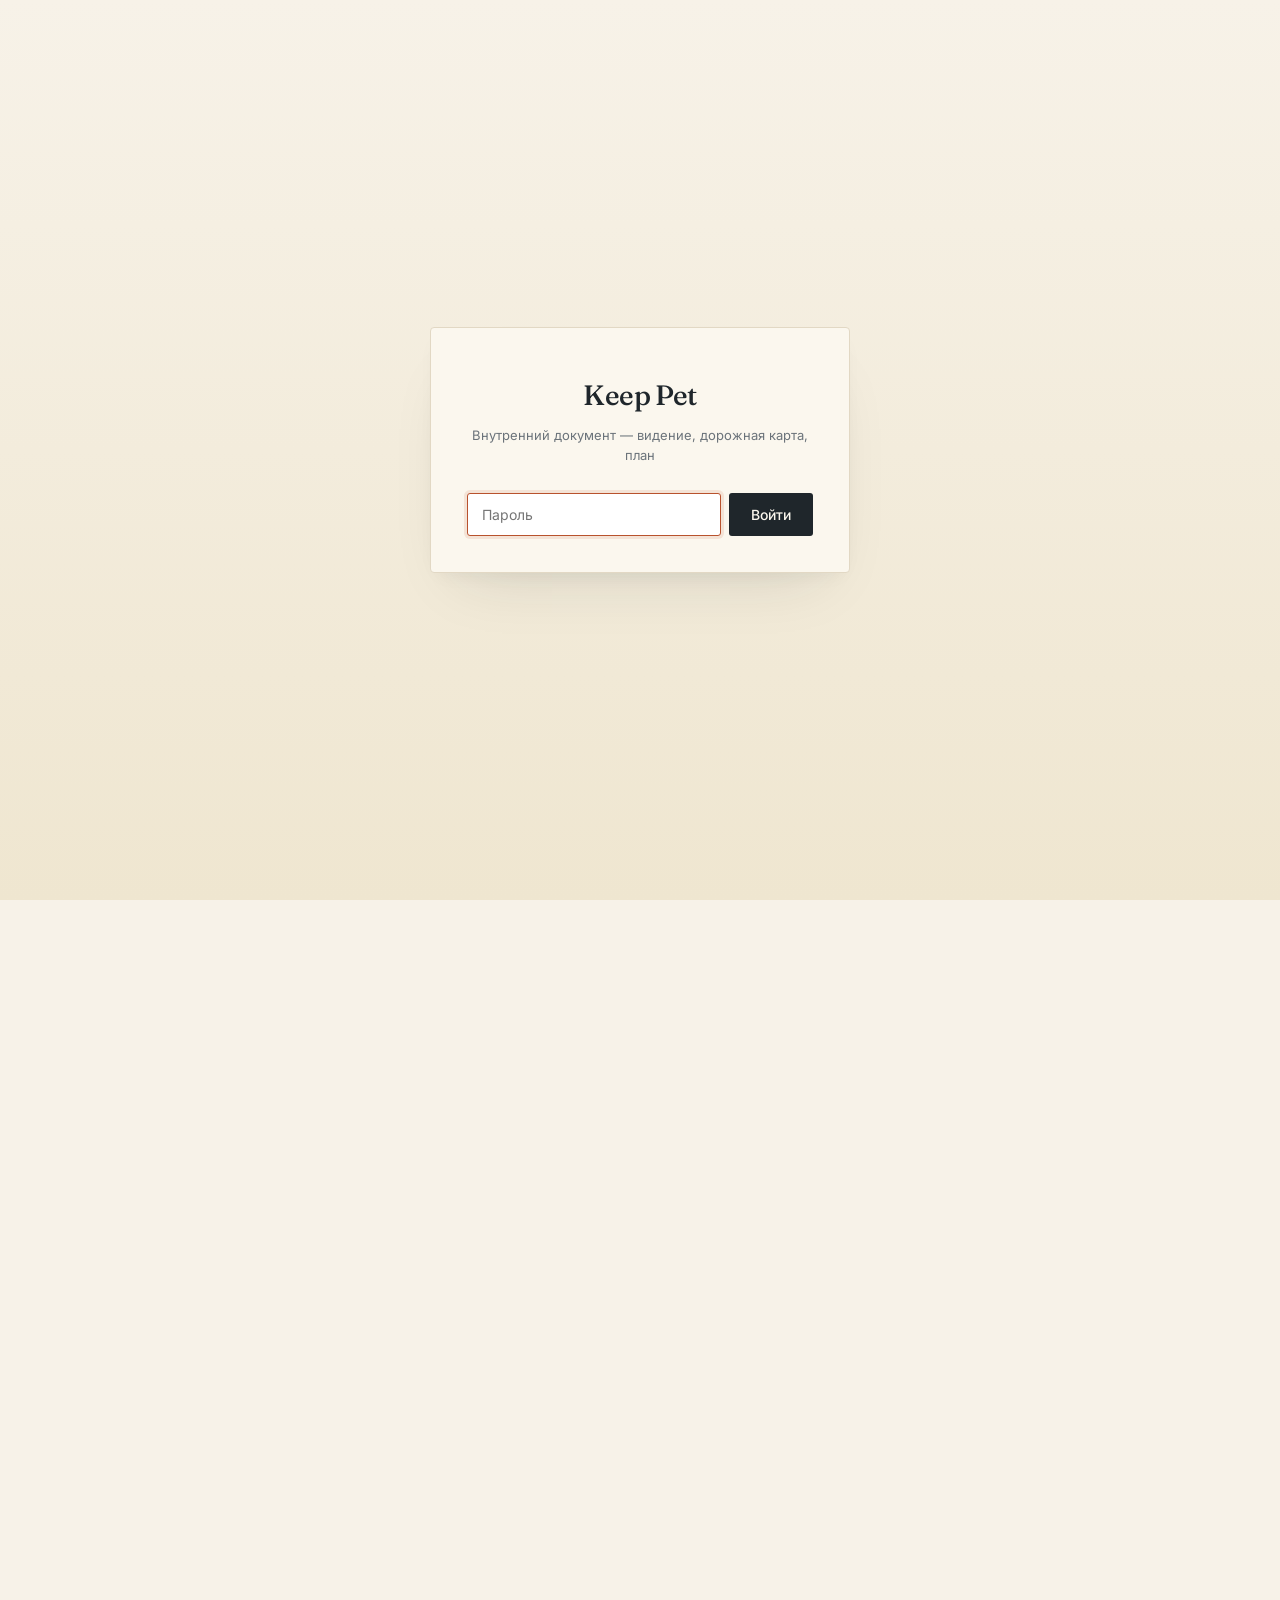
==== plan.html @ dfdeee8b "Restructure as connected hub: vision · roadmap · plan (RU + EN backup) - index.html: new hub with st" ====
<!DOCTYPE html>
<html lang="ru">
<head>
<meta charset="UTF-8">
<meta name="viewport" content="width=device-width, initial-scale=1.0">
<meta name="robots" content="noindex, nofollow">
<meta name="referrer" content="no-referrer">
<title>Keep Pet — MVP Бюджет · Итерация 1 (v2) · €30k потолок</title>
<link rel="preconnect" href="https://fonts.googleapis.com">
<link rel="preconnect" href="https://fonts.gstatic.com" crossorigin>
<link href="https://fonts.googleapis.com/css2?family=Fraunces:ital,opsz,wght@0,9..144,300;0,9..144,400;0,9..144,500;0,9..144,600;0,9..144,700;1,9..144,300;1,9..144,400;1,9..144,500&family=IBM+Plex+Mono:ital,wght@0,400;0,500;1,400&family=Inter:wght@300;400;500;600;700&display=swap" rel="stylesheet">
<style>
  :root {
    --bg: #F7F2E8;
    --bg-elev: #FBF7EE;
    --bg-card: #F0E9DB;
    --ink: #1F262B;
    --ink-mid: #3D4650;
    --ink-dim: #6B737A;
    --ink-faint: #9AA09F;
    --accent: #B8522D;
    --accent-deep: #8F3E20;
    --accent-soft: rgba(184, 82, 45, 0.07);
    --ochre: #C8872D;
    --ochre-soft: rgba(200, 135, 45, 0.08);
    --line: #E2D8C4;
    --line-strong: #C9BEA5;
    --success: #6B8E4E;
    --success-soft: rgba(107, 142, 78, 0.1);
    --serif: "Fraunces", "Source Serif 4", Georgia, serif;
    --sans: "Inter", -apple-system, BlinkMacSystemFont, "Segoe UI", "Helvetica Neue", "PT Sans", sans-serif;
    --mono: "IBM Plex Mono", "SF Mono", "Menlo", monospace;
  }
  * { box-sizing: border-box; margin: 0; padding: 0; }
  html, body {
    background: var(--bg);
    color: var(--ink);
    font-family: var(--sans);
    font-size: 16px;
    line-height: 1.65;
    -webkit-font-smoothing: antialiased;
    -moz-osx-font-smoothing: grayscale;
  }
  body::before {
    content: "";
    position: fixed;
    inset: 0;
    pointer-events: none;
    background-image:
      radial-gradient(circle at 20% 30%, rgba(184, 82, 45, 0.015) 0%, transparent 40%),
      radial-gradient(circle at 80% 70%, rgba(200, 135, 45, 0.015) 0%, transparent 40%);
    z-index: -1;
  }
  a { color: var(--accent); text-decoration: none; border-bottom: 1px solid rgba(184, 82, 45, 0.35); }
  a:hover { border-bottom-color: var(--accent); }

  .wrap { max-width: 880px; margin: 0 auto; padding: 56px 32px; }

  header.hero { padding: 80px 0 64px 0; border-bottom: 1px solid var(--line); }
  .hero .eyebrow {
    font-family: var(--mono);
    font-style: italic;
    color: var(--accent);
    font-size: 13px;
    letter-spacing: 0.04em;
    margin-bottom: 24px;
    font-weight: 400;
    display: flex;
    align-items: center;
    gap: 14px;
  }
  .hero .eyebrow::before {
    content: "";
    width: 28px;
    height: 1px;
    background: var(--accent);
  }
  .hero h1 {
    font-family: var(--serif);
    font-size: 60px;
    line-height: 1.05;
    font-weight: 400;
    margin-bottom: 28px;
    letter-spacing: -0.015em;
    color: var(--ink);
    text-wrap: balance;
  }
  .hero h1 em {
    font-style: italic;
    color: var(--accent);
    font-weight: 400;
  }
  .hero .subtitle {
    font-size: 19px;
    color: var(--ink-mid);
    max-width: 720px;
    margin-bottom: 40px;
    line-height: 1.55;
  }
  .hero .meta {
    display: grid;
    grid-template-columns: repeat(4, 1fr);
    gap: 28px;
    padding-top: 32px;
    border-top: 1px solid var(--line);
    font-size: 14px;
  }
  .hero .meta .label {
    font-family: var(--mono);
    font-style: italic;
    color: var(--ink-faint);
    font-size: 11px;
    margin-bottom: 6px;
    letter-spacing: 0.02em;
  }
  .hero .meta .value { color: var(--ink); font-weight: 500; }
  .hero .version-stamp {
    display: inline-flex;
    align-items: center;
    gap: 10px;
    background: var(--accent-soft);
    color: var(--accent-deep);
    padding: 4px 14px;
    border-radius: 2px;
    font-family: var(--mono);
    font-size: 11px;
    letter-spacing: 0.02em;
    margin-bottom: 24px;
    font-weight: 400;
    border-left: 2px solid var(--accent);
  }

  section { padding: 64px 0; border-bottom: 1px solid var(--line); }
  section:last-of-type { border-bottom: none; }
  .section-head { margin-bottom: 32px; }
  .section-num {
    font-family: var(--serif);
    font-style: italic;
    font-size: 15px;
    color: var(--accent);
    font-weight: 400;
    margin-right: 14px;
  }
  .section-label {
    font-family: var(--serif);
    font-size: 13px;
    color: var(--ink-dim);
    letter-spacing: 0.08em;
    text-transform: uppercase;
    font-variant: small-caps;
    font-weight: 500;
  }
  h3 {
    font-family: var(--serif);
    font-size: 36px;
    line-height: 1.15;
    font-weight: 400;
    margin: 12px 0 22px 0;
    letter-spacing: -0.01em;
    color: var(--ink);
    text-wrap: balance;
  }
  h3 em { font-style: italic; color: var(--accent); }
  h4 {
    font-family: var(--serif);
    font-size: 19px;
    font-weight: 500;
    margin-top: 32px;
    margin-bottom: 12px;
    color: var(--ink);
    letter-spacing: -0.005em;
  }
  p { margin-bottom: 20px; color: var(--ink); }
  p.lead {
    font-family: var(--serif);
    font-size: 21px;
    line-height: 1.45;
    color: var(--ink-mid);
    margin-bottom: 28px;
    font-weight: 400;
    max-width: 720px;
  }
  p.lead em { font-style: italic; color: var(--accent); }
  ul, ol { margin: 0 0 22px 22px; }
  li { margin-bottom: 10px; color: var(--ink); }
  strong { font-weight: 600; color: var(--ink); }
  em { font-style: italic; }

  .pullquote {
    margin: 40px 0;
    padding: 28px 0 24px 0;
    border-top: 1px solid var(--accent);
    border-bottom: 1px solid var(--accent);
  }
  .pullquote-text {
    font-family: var(--serif);
    font-size: 26px;
    line-height: 1.3;
    color: var(--ink);
    font-style: italic;
    margin-bottom: 16px;
    text-wrap: balance;
  }
  .pullquote-cite {
    font-family: var(--serif);
    font-size: 12px;
    color: var(--accent);
    font-variant: small-caps;
    letter-spacing: 0.1em;
    font-weight: 500;
    text-transform: uppercase;
  }

  .scope-grid {
    display: grid;
    grid-template-columns: 1fr 1fr;
    gap: 32px;
    margin: 32px 0;
  }
  @media (max-width: 760px) { .scope-grid { grid-template-columns: 1fr; } }
  .scope-col { border-top: 2px solid var(--ink-faint); padding-top: 18px; }
  .scope-col.in { border-top-color: var(--success); }
  .scope-col h5 {
    font-family: var(--serif);
    font-size: 14px;
    font-weight: 600;
    letter-spacing: 0.08em;
    text-transform: uppercase;
    font-variant: small-caps;
    margin-bottom: 16px;
    color: var(--ink-dim);
  }
  .scope-col.in h5 { color: var(--success); }
  .scope-col ul { margin-left: 0; list-style: none; }
  .scope-col li {
    padding: 10px 0;
    border-bottom: 1px solid var(--line);
    font-size: 15px;
    line-height: 1.5;
    display: flex;
    gap: 10px;
    align-items: flex-start;
  }
  .scope-col li:last-child { border-bottom: none; }
  .scope-col li::before {
    flex-shrink: 0;
    width: 14px;
    text-align: center;
    font-family: var(--mono);
    font-size: 13px;
    line-height: 1.5;
  }
  .scope-col.in li::before { content: "✓"; color: var(--success); font-weight: 600; }
  .scope-col.out li::before { content: "—"; color: var(--ink-faint); }
  .scope-col li .feature-source {
    display: block;
    font-family: var(--mono);
    font-style: italic;
    font-size: 11px;
    color: var(--ink-faint);
    margin-top: 2px;
    letter-spacing: 0.02em;
  }

  table { width: 100%; border-collapse: collapse; margin: 28px 0; font-size: 15px; }
  th, td { padding: 14px 14px 14px 0; text-align: left; border-bottom: 1px solid var(--line); vertical-align: top; }
  th {
    font-family: var(--serif);
    color: var(--ink-dim);
    font-weight: 500;
    font-size: 11px;
    letter-spacing: 0.08em;
    text-transform: uppercase;
    font-variant: small-caps;
    border-bottom: 1px solid var(--ink-faint);
  }
  td { color: var(--ink); }
  td.dim { color: var(--ink-mid); font-size: 14px; }
  td.num { font-family: var(--mono); font-variant-numeric: tabular-nums; }
  tr.total td {
    font-weight: 600;
    border-bottom: none;
    border-top: 2px solid var(--ink);
    padding-top: 16px;
  }
  tr.total td.num { color: var(--accent); }

  .reuse-grid { display: grid; grid-template-columns: 2fr 3fr 1.4fr; gap: 0; margin: 28px 0; }
  @media (max-width: 760px) { .reuse-grid { grid-template-columns: 1fr; } }
  .reuse-row { display: contents; }
  .reuse-row > div {
    padding: 16px 18px 16px 0;
    border-bottom: 1px solid var(--line);
    font-size: 15px;
    line-height: 1.5;
  }
  .reuse-row.head > div {
    font-family: var(--serif);
    color: var(--ink-dim);
    font-weight: 500;
    font-size: 11px;
    letter-spacing: 0.08em;
    text-transform: uppercase;
    font-variant: small-caps;
    border-bottom: 1px solid var(--ink-faint);
    padding-bottom: 12px;
  }
  .reuse-row .cmp { font-family: var(--serif); font-weight: 500; font-size: 16px; color: var(--ink); }
  .reuse-row .src { color: var(--ink-mid); font-size: 14px; }
  .reuse-row .save {
    font-family: var(--mono);
    color: var(--success);
    font-weight: 500;
    font-size: 14px;
    text-align: right;
  }

  .pill {
    display: inline-block;
    font-family: var(--serif);
    font-size: 11px;
    padding: 2px 9px;
    border-radius: 2px;
    letter-spacing: 0.06em;
    text-transform: uppercase;
    font-variant: small-caps;
    font-weight: 600;
    border: 1px solid transparent;
  }
  .pill-go { color: var(--success); border-color: rgba(107, 142, 78, 0.4); background: var(--success-soft); }
  .pill-watch { color: var(--ochre); border-color: rgba(200, 135, 45, 0.4); background: var(--ochre-soft); }
  .pill-warn { color: var(--accent); border-color: rgba(184, 82, 45, 0.4); background: var(--accent-soft); }

  .risk-row {
    display: grid;
    grid-template-columns: 3fr 1fr 1fr 3fr;
    gap: 20px;
    padding: 18px 0;
    border-bottom: 1px solid var(--line);
    align-items: start;
    font-size: 14px;
  }
  .risk-row:first-of-type { border-top: 1px solid var(--ink-faint); }
  .risk-row .risk-name { font-family: var(--serif); font-weight: 500; color: var(--ink); font-size: 15px; line-height: 1.45; }
  .risk-row .risk-prob, .risk-row .risk-impact {
    font-family: var(--mono);
    font-size: 12px;
    color: var(--ink-dim);
    text-transform: uppercase;
    letter-spacing: 0.04em;
  }
  .risk-row .risk-mit { color: var(--ink-mid); line-height: 1.5; font-size: 14px; }
  .risk-row.head {
    font-family: var(--serif);
    color: var(--ink-dim);
    font-weight: 500;
    font-size: 11px;
    letter-spacing: 0.08em;
    text-transform: uppercase;
    font-variant: small-caps;
    border-bottom: 1px solid var(--ink-faint);
    border-top: none;
    padding-bottom: 10px;
  }
  @media (max-width: 760px) {
    .risk-row { grid-template-columns: 1fr; gap: 8px; }
    .risk-row.head { display: none; }
    .risk-row .risk-prob::before { content: "Вероятность: "; color: var(--ink-faint); }
    .risk-row .risk-impact::before { content: "Импакт: "; color: var(--ink-faint); }
  }

  .decision-list ol { list-style: none; margin-left: 0; counter-reset: decision; }
  .decision-list li {
    counter-increment: decision;
    padding: 18px 0 18px 56px;
    border-bottom: 1px solid var(--line);
    position: relative;
    font-size: 16px;
    line-height: 1.55;
  }
  .decision-list li:last-child { border-bottom: none; }
  .decision-list li::before {
    content: counter(decision);
    position: absolute;
    left: 0;
    top: 18px;
    font-family: var(--serif);
    font-size: 32px;
    font-weight: 300;
    color: var(--accent);
    line-height: 1;
    font-style: italic;
  }
  .decision-list li strong { display: block; margin-bottom: 4px; font-family: var(--serif); font-size: 17px; font-weight: 500; }

  .gtm-track {
    border-top: 1px solid var(--line);
    padding: 18px 0;
    display: grid;
    grid-template-columns: 1.5fr 2.5fr 1.4fr 1fr;
    gap: 18px;
    font-size: 14px;
    align-items: start;
  }
  .gtm-track:last-of-type { border-bottom: 1px solid var(--line); }
  .gtm-track.head {
    font-family: var(--serif);
    color: var(--ink-dim);
    font-weight: 500;
    font-size: 11px;
    letter-spacing: 0.08em;
    text-transform: uppercase;
    font-variant: small-caps;
    border-bottom: 1px solid var(--ink-faint);
    border-top: none;
    padding-bottom: 10px;
  }
  .gtm-track .channel { font-family: var(--serif); font-weight: 500; color: var(--ink); font-size: 15px; }
  .gtm-track .channel .rail {
    display: block;
    font-family: var(--mono);
    font-style: italic;
    font-size: 10px;
    letter-spacing: 0.04em;
    text-transform: uppercase;
    margin-bottom: 4px;
    font-weight: 400;
  }
  .gtm-track .channel .rail.a { color: var(--accent); }
  .gtm-track .channel .rail.b { color: var(--ochre); }
  .gtm-track .desc { color: var(--ink-mid); line-height: 1.5; }
  .gtm-track .cost { font-family: var(--mono); color: var(--ink); font-size: 13px; }
  .gtm-track .own { color: var(--ink-dim); font-size: 13px; font-style: italic; font-family: var(--serif); }
  @media (max-width: 760px) {
    .gtm-track { grid-template-columns: 1fr; gap: 6px; }
    .gtm-track.head { display: none; }
  }

  .note {
    margin: 28px 0;
    padding: 4px 0 4px 22px;
    border-left: 2px solid var(--accent);
  }
  .note-label {
    font-family: var(--serif);
    font-style: italic;
    font-size: 12px;
    color: var(--accent);
    font-variant: small-caps;
    letter-spacing: 0.1em;
    text-transform: uppercase;
    display: block;
    margin-bottom: 8px;
    font-weight: 500;
  }
  .note-body {
    font-family: var(--serif);
    font-size: 15px;
    color: var(--ink-mid);
    line-height: 1.65;
    font-style: italic;
  }
  .note-body strong { font-style: normal; color: var(--ink); font-weight: 600; }

  .phases {
    display: grid;
    grid-template-columns: repeat(4, 1fr);
    gap: 0;
    margin: 36px 0 28px 0;
    border-top: 1px solid var(--line);
    border-bottom: 1px solid var(--line);
  }
  @media (max-width: 760px) { .phases { grid-template-columns: 1fr; border: none; } }
  .phase {
    padding: 22px 18px;
    border-right: 1px solid var(--line);
  }
  @media (max-width: 760px) {
    .phase { border-right: none; border-bottom: 1px solid var(--line); }
    .phase:last-child { border-bottom: none; }
  }
  .phase:last-child { border-right: none; }
  .phase .phase-num {
    font-family: var(--serif);
    font-style: italic;
    font-size: 11px;
    color: var(--accent);
    letter-spacing: 0.08em;
    text-transform: uppercase;
    font-variant: small-caps;
    margin-bottom: 10px;
    font-weight: 600;
  }
  .phase .phase-title {
    font-family: var(--serif);
    font-size: 17px;
    font-weight: 500;
    color: var(--ink);
    margin-bottom: 8px;
    line-height: 1.3;
  }
  .phase .phase-amt {
    font-family: var(--mono);
    font-size: 13px;
    color: var(--accent);
    margin-bottom: 8px;
    font-weight: 500;
  }
  .phase .phase-text {
    font-family: var(--serif);
    font-style: italic;
    font-size: 13px;
    color: var(--ink-mid);
    line-height: 1.5;
  }

  .country-pick {
    display: grid;
    grid-template-columns: 1fr 1fr 1fr;
    gap: 18px;
    margin: 32px 0;
  }
  @media (max-width: 760px) { .country-pick { grid-template-columns: 1fr; } }
  .country-pick .pick {
    padding: 24px 22px;
    border-radius: 2px;
    background: var(--bg-elev);
    border: 1px solid var(--line);
  }
  .country-pick .pick.primary { border-color: var(--accent); background: var(--accent-soft); }
  .country-pick .pick .label {
    font-family: var(--mono);
    font-style: italic;
    font-size: 10px;
    color: var(--accent);
    letter-spacing: 0.08em;
    text-transform: uppercase;
    margin-bottom: 8px;
    font-weight: 600;
  }
  .country-pick .pick .name {
    font-family: var(--serif);
    font-size: 24px;
    color: var(--ink);
    font-weight: 500;
    margin-bottom: 10px;
    letter-spacing: -0.005em;
  }
  .country-pick .pick .meta {
    font-family: var(--serif);
    font-style: italic;
    font-size: 13px;
    color: var(--ink-mid);
    margin-bottom: 12px;
    line-height: 1.5;
  }
  .country-pick .pick .stat {
    font-family: var(--mono);
    font-size: 12px;
    color: var(--ink-dim);
    line-height: 1.7;
  }
  .country-pick .pick .stat strong { color: var(--accent); font-weight: 600; }

  footer {
    padding: 48px 0 64px 0;
    color: var(--ink-faint);
    font-size: 13px;
    text-align: center;
    font-family: var(--serif);
    font-style: italic;
  }
  footer .logo {
    font-family: var(--serif);
    font-weight: 500;
    color: var(--accent);
    letter-spacing: 0.1em;
    font-variant: small-caps;
    text-transform: uppercase;
    font-style: normal;
    margin-bottom: 12px;
    font-size: 14px;
  }
  footer code { font-family: var(--mono); font-style: normal; font-size: 12px; }

  hr { border: none; border-top: 1px solid var(--line); margin: 40px 0; }

  @media print {
    @page { size: A4; margin: 18mm 16mm; }
    html, body { background: #FFFFFF; font-size: 11pt; line-height: 1.55; }
    body::before { display: none; }
    .wrap { padding: 0; max-width: 100%; }
    header.hero { padding: 0 0 28px 0; page-break-after: avoid; }
    .hero h1 { font-size: 36pt; line-height: 1.05; margin-bottom: 18px; }
    .hero .subtitle { font-size: 13pt; margin-bottom: 24px; }
    section { padding: 28px 0; }
    h3 { font-size: 22pt; margin: 6px 0 14px 0; page-break-after: avoid; }
    h4 { font-size: 13pt; margin-top: 18px; page-break-after: avoid; }
    p, li { font-size: 11pt; }
    p.lead { font-size: 13pt; margin-bottom: 18px; }
    .pullquote { margin: 28px 0; padding: 20px 0 16px 0; page-break-inside: avoid; }
    .pullquote-text { font-size: 17pt; }
    table, .reuse-grid, .scope-grid, .phases, .gtm-track, .risk-row, .decision-list, .country-pick { page-break-inside: avoid; }
    *, *::before, *::after { -webkit-print-color-adjust: exact; print-color-adjust: exact; }
    a { color: var(--accent); border-bottom: none; }
    footer { padding: 24px 0; page-break-before: avoid; }
  }
</style>
<link rel="stylesheet" href="assets/site.css">
</head>
<body data-page="plan" data-lang="ru">
<script defer src="assets/site.js"></script>
<div class="wrap">

<header class="hero">
  <div class="version-stamp">Итерация 1 · v2.1 · только бюджет · 2026-05-02 (post-redteam)</div>
  <div class="eyebrow">Keep Pet · MVP-инвестиция · для Олега, Юли, Сергея</div>
  <h1>Тридцать тысяч евро — <em>с уважением, не как счёт</em>.</h1>
  <p class="subtitle">Это не оценка от подрядчика. Это потолок, который я держу осознанно: чтобы доказать гипотезу до того, как просить капитал. Cone Red несёт стройку как партнёрский вклад под equity-alignment — не как биллинг. Объём ниже, риски названы, документы подкреплены данными свежих исследований.</p>
  <div class="meta">
    <div><div class="label">Потолок</div><div class="value">≤ €30,000</div></div>
    <div><div class="label">Календарь</div><div class="value">10–12 недель</div></div>
    <div><div class="label">Phase-1 gate</div><div class="value">100 × $3 / мес</div></div>
    <div><div class="label">Дата</div><div class="value">2026-05-01</div></div>
  </div>
</header>

<section>
  <div class="section-head">
    <span class="section-num">§ 0</span><span class="section-label">Trust-Recovery</span>
    <h3>Эту бумагу я <em>должен был</em> прислать неделю назад.</h3>
  </div>
  <p>Итерация 1 (только бюджет) была обещана 22–23 апреля. Итерация 2 (полный пакет) — 28 апреля. Я не выполнил оба срока: в неделю после нашего созвона у Cone Red шли параллельные клиентские поставки (Casino MVP + публичный лонч AI-First Practice + Granat). Это не оправдание — это контекст. Называю задержку, чтобы стоимость доверия была видна, а не похоронена.</p>
  <p>Эта v2 одностраничника закрывает Итерацию 1 — и одновременно вкладывает результаты пяти research-запросов, которые вернулись 30 апреля – 1 мая (диаспора, рынок питомцев, страховые партнёрки, Russia cap-table прецеденты, юридический ландшафт переводчиков). Итерация 2 (vision v4 на руках, готов к доработке после вашего фидбека) — следующим шагом.</p>
</section>

<section>
  <div class="section-head">
    <span class="section-num">§ 1</span><span class="section-label">Что покупает 30 тысяч</span>
    <h3>MVP на двух поверхностях, <em>только софт</em>.</h3>
  </div>
  <p class="lead">Telegram Mini App + AI-бот + PWA. Один мозг, две двери. Полная продуктовая ось из созвона 21 апреля.</p>

  <div class="scope-grid">
    <div class="scope-col in">
      <h5>В скоупе MVP</h5>
      <ul>
        <li>Мозг + Паспорт — онбординг через OCR + MCQ + голос за 10–15 мин; персональный knowledge-graph; ежедневные проактивные касания<span class="feature-source"></span></li>
        <li>Голос-первая интеракция — sub-second response, разговор, не форма</li>
        <li>Vet voice-memo — диктофон ветеринара → перевод на язык хозяина → извлечение routine-напоминаний → запись в память<span class="feature-source">— Юля, 21 апреля</span></li>
        <li>QR-shareable read-only паспорт — один тап, любой ветеринар, любой язык</li>
        <li>Lost-pet poster generator — авто-листовка для Telegram / WhatsApp / Instagram<span class="feature-source">— Юля, 21 апреля; работает на всех владельцев, не только мигрантов</span></li>
        <li>Subscription-gate $3/мес как «поддержка инфраструктуры / early adopter» — не коммерция</li>
        <li>Phase-1 success-инструментирование — retention, LTV, inference-cost telemetry с нулевого дня</li>
      </ul>
    </div>
    <div class="scope-col out">
      <h5>Намеренно вне MVP</h5>
      <ul>
        <li>Wearable hardware (FitBark/Whistle/Tractive ingestion)<span class="feature-source">— Юля заблокировала на 21 апреля; v3, при условии traction + её согласия</span></li>
        <li>Нативные iOS / Android приложения<span class="feature-source">— PWA до тех пор, пока его лимиты не упрутся</span></li>
        <li>Smart-speaker интеграция (Alice / Alexa)<span class="feature-source">— v3, gate на engagement-метриках</span></li>
        <li>Pet-emotion estimation feature<span class="feature-source">— v3; зависит от reopening wearable-полосы + safe-claim envelope (RR #14)</span></li>
        <li>Russia-territory entity / brand<span class="feature-source">— отдельный workstream, отдельный cap-table firewall — см. § 5</span></li>
      </ul>
    </div>
  </div>

  <div class="note">
    <span class="note-label">Что показывает MVP инвестору</span>
    <div class="note-body">Demo на $300k раунд показывает <strong>voice-first паспорт + vet voice-memo + lost-pet poster + first-sharper-answer момент</strong> — это и есть наш wedge. <strong>Pet-emotion estimation (Олегова инвестор-фишка) — НЕ в MVP demo.</strong> Она требует биометрии с wearables (Brief #14: «wearable biometrics — substantiation backbone»), а wearable-полоса заблокирована Юлей до Phase-3. Если инвестор спросит про emotion-recognition — отвечаем «v3 lane, biometric-only framing, безопасный legal envelope готов, ship после Phase-2 raise». Это честный roadmap, не дыра в продукте.</div>
  </div>
</section>

<section>
  <div class="section-head">
    <span class="section-num">§ 2</span><span class="section-label">Почему €30k — это честно</span>
    <h3>Reuse-механика — что держит <em>потолок</em>.</h3>
  </div>
  <p>Greenfield-стройка этого скоупа за €30k не была бы честной. Потолок держится только потому, что мы переиспользуем production-компоненты Cone Red, проверенные на других проектах:</p>

  <div class="reuse-grid">
    <div class="reuse-row head">
      <div>Компонент</div>
      <div>Что переиспользуем</div>
      <div>Сэкономлено</div>
    </div>
    <div class="reuse-row">
      <div class="cmp">Аудио-пайплайн + транскрипция</div>
      <div class="src">Conversa — наш in-house transcript-аналитик, production-grade</div>
      <div class="save">~3 недели</div>
    </div>
    <div class="reuse-row">
      <div class="cmp">Multi-agent оркестрация</div>
      <div class="src">A-genie pattern + EA-Agent scaffolding</div>
      <div class="save">~2 недели</div>
    </div>
    <div class="reuse-row">
      <div class="cmp">Per-pet knowledge graph</div>
      <div class="src">KG-паттерны из Tampere + Casino + Granat</div>
      <div class="save">~2 недели</div>
    </div>
    <div class="reuse-row">
      <div class="cmp">Onboarding multi-agent верификация</div>
      <div class="src">Pattern из Conny <span style="font-family:var(--mono);font-style:italic;">/discover</span> + EA-Agent intake</div>
      <div class="save">~1.5 недели</div>
    </div>
    <div class="reuse-row">
      <div class="cmp">Streaming voice TTS / ASR layer</div>
      <div class="src">Open-source стек, валидирован на двух предыдущих проектах</div>
      <div class="save">~1 неделя</div>
    </div>
    <div class="reuse-row">
      <div class="cmp">OCR + document parsing</div>
      <div class="src">Vendor-выбор сделан в RR #09; integration pattern переносим</div>
      <div class="save">~1 неделя</div>
    </div>
  </div>

  <div class="note">
    <span class="note-label">Асимметричная честность</span>
    <div class="note-body"><strong>Total reuse leverage: ~10.5 инженер-недель.</strong> Это и есть то, что делает €30k достижимым на этом скоупе. Если reuse-фрагменты не лягут чисто — потолок ломается. <strong>Этот риск назван в § 7, не похоронен.</strong> Доверие строится тем, что говорить о нём заранее.</div>
  </div>
</section>

<section>
  <div class="section-head">
    <span class="section-num">§ 3</span><span class="section-label">Декомпозиция</span>
    <h3>Куда уходит каждый <em>евро</em>.</h3>
  </div>

  <table>
    <thead>
      <tr><th>Линия</th><th>Объём</th><th style="text-align:right">Стоимость</th></tr>
    </thead>
    <tbody>
      <tr><td>Backend glue — auth, user model, passport persistence, voice-pipeline, multi-agent верификация</td><td class="dim">3 senior-недели</td><td class="num" style="text-align:right">€7,500</td></tr>
      <tr><td>Onboarding flow — OCR ingestion → MCQ → first-insight delivery 10–15 мин</td><td class="dim">2 senior-недели</td><td class="num" style="text-align:right">€5,000</td></tr>
      <tr><td>Telegram Mini App + AI бот</td><td class="dim">1.5 недели</td><td class="num" style="text-align:right">€3,750</td></tr>
      <tr><td>PWA — зеркалит TG-логику, browser-first</td><td class="dim">1.5 недели</td><td class="num" style="text-align:right">€3,750</td></tr>
      <tr><td>Vet voice-memo + lost-pet poster <span class="pill pill-watch">Новое 21 апр</span></td><td class="dim">1 неделя</td><td class="num" style="text-align:right">€2,500</td></tr>
      <tr><td>QR-shareable read-only passport view</td><td class="dim">0.5 недели</td><td class="num" style="text-align:right">€1,250</td></tr>
      <tr><td>Infra setup, deployment, мониторинг, telemetry</td><td class="dim">0.5 недели</td><td class="num" style="text-align:right">€1,250</td></tr>
      <tr><td>API + хостинг + транскрипция / OCR vendor cost (3 мес)</td><td class="dim">—</td><td class="num" style="text-align:right">€3,000</td></tr>
      <tr><td>Buffer — тестирование, polish, contingency</td><td class="dim">—</td><td class="num" style="text-align:right">€2,000</td></tr>
      <tr class="total"><td>ИТОГО</td><td class="dim">~10–12 календарных недель</td><td class="num" style="text-align:right"><strong>€30,000</strong></td></tr>
    </tbody>
  </table>

  <p><strong>Профиль команды:</strong> 1 senior + 0.5 junior, либо 1 senior solo. Обе конфигурации проверены в Cone Red. <strong>Календарь:</strong> 10–12 недель от kickoff. Vet voice-memo + lost-pet poster — last-mile добавки; cuttable до v1.1, если возникнет cost-stress.</p>
</section>

<section>
  <div class="section-head">
    <span class="section-num">§ 4</span><span class="section-label">Первый полигон</span>
    <h3>Германия первой, не Сербия — <em>так говорят данные</em>.</h3>
  </div>
  <p class="lead">На созвоне 21 апреля Сергей задал ключевой вопрос: «Почему именно Сербия?» Мой честный ответ был — «первое, что пришло в голову; нужно исследование». Исследование пришло. Серьёзное.</p>

  <p>Brief #10 (диаспора 22 стран) и Brief #11 (общий рынок 20 стран) сошлись на одном выводе: <strong>Германия — единственная страна, которая попадает в обе шортлисты</strong>. По объёму осевшей русскоязычной диаспоры (3.5–4.5М человек). По post-2022 receptivity-window (~1.32М новоприбывших, в основном украинцев). По cat-first рынку (15.9М кошек — больше, чем во всей Великобритании; стабильное соотношение 1.51 кошки на собаку держится 25+ лет — единственный крупный европейский рынок, где revenue от кошачьего корма превышает собачий).</p>

  <div class="note">
    <span class="note-label">Честность в ранжировании</span>
    <div class="note-body">Два варианта Brief #10 расходятся в деталях. <strong>v1</strong> (six-axis composite scoring) ставит <strong>Израиль на первое место</strong> с весом 8.65 vs Germany 7.55 — Israel выигрывает на concentration (60–70% когорты в TLV/Haifa) и cohesion. <strong>v2</strong> (двухракурсный shortlist) кладёт Германию как «defensible default if round narrative is unsettled». Обе позиции имеют data-backing. <strong>Наша рекомендация — Германия первой</strong>: addressable-база ~3× больше Израиля (665K vs 210K HH), и она единственная страна в обеих шортлистах. Но это не «Германия очевидно №1» — это «Германия — выбор с лучшим volume-плюс-diversified narrative trade-off для investor pack».</div>
  </div>

  <div class="country-pick">
    <div class="pick primary">
      <div class="label">Первый полигон · инвестор-нарратив</div>
      <div class="name">🇩🇪 Германия</div>
      <div class="meta">525–770K diaspora pet-HH · 19.1M total pet-owning HH · cat-first структурно · pet-tech adoption ~20% (валидирует WTP, без насыщения)</div>
      <div class="stat">$5–9/мес empirical WTP<br>TAM $138M @ $3 / $367M @ $8<br>Берлин/Мюнхен/Гамбург ~30% когорты<br>TG penetration ~70–85% диаспоры</div>
    </div>
    <div class="pick">
      <div class="label">Второй полигон · 6 мес позже</div>
      <div class="name">🇮🇱 Израиль</div>
      <div class="meta">120–180K diaspora pet-HH · highest-density Tel Aviv · 25%+ HH-собака (плотнейший в мире)</div>
      <div class="stat">$5–9/мес empirical WTP<br>TG ~85%+ диаспоры<br>Aliyah cohort = voluntary, brought-pet rate выше<br>Identification cost низкий</div>
    </div>
    <div class="pick">
      <div class="label">Operational sandbox</div>
      <div class="name">🇷🇸 Сербия</div>
      <div class="meta">14–24K diaspora pet-HH · founder-proximate · TG ~very-high · 40–45% когорты уже мигрировали дальше или вернулись</div>
      <div class="stat">Дешёвые эксперименты<br>Высокий TG-density для outreach<br>НЕ инвестор-нарратив<br>Выжимка learnings → Германия</div>
    </div>
  </div>

  <h4>Конкуренция в Германии</h4>
  <p><strong>Tractive (Pasching, Австрия)</strong> — ~1.4M GPS+activity подписок, недавно поглотил Whistle у Mars (июль 2025), запустил insurance-bundle с Napo (декабрь 2025) и параллельный multi-country playbook (Spot/Uelzener/Musky 2024–25). Это <strong>adjacent hardware-игрок с уже отработанным pet-tech × insurer playbook</strong>, не direct voice-first AI. Pet-app market Германии ~$120M, +17% CAGR.</p>
  <p>Voice-first + persistent-memory ниша глобально пуста — но это значит, что Tractive — наиболее вероятный fast-follower при подтверждённой traction. План на этот риск двоякий: <strong>(a)</strong> partnership early — наш wedge → их distribution, прежде чем они построят свою AI-полосу; <strong>(b)</strong> опередить с per-pet KG-моатом, который не повторяется без длинной user-data истории. Мы знаем, что они сделают, и идём с открытыми глазами.</p>

  <div class="note">
    <span class="note-label">Параллельный Rail B — не «опция», а условие</span>
    <div class="note-body">Brief #10v1 явно говорит: <strong>diaspora-only TAM при credible 3% capture даёт ~$35–55M ARR</strong> — этого хватает на Series-A с retention-доказательством, но <strong>недостаточно для NASDAQ-track exit narrative</strong>. То есть наша Russia-separation principle (см. § 5) защищает exit-оптику, но без US/EU general acquisition венчур-scale story не получается. <strong>Rail B (paid acquisition в США/Европе) — не «параллельная вторая дорожка», а условие large-round economics.</strong> Это уточнение к § 7 GTM ниже: low-scenario старт оправдан только потому, что Phase-1 диаспоры даёт нам proof, на котором Rail B запускается уже с математикой, не с пустого листа.</div>
  </div>

  <h4>Зачем Италия в фоне</h4>
  <p>Brief #11 surfaced Италию как <strong>сильнейший cats-first сигнал среди Tier-2 стран</strong>: +18% популяция кошек за 4 года, кошачий корм теперь 56% pet-food revenue, decisively flipped к cats > dogs. Италия — кандидат на третий полигон, но пока в скобках, не в инвестиции — это сигнал для v4 vision.</p>
</section>

<section>
  <div class="section-head">
    <span class="section-num">§ 5</span><span class="section-label">Russia-разделение</span>
    <h3>Разделение брендов — не паранойя, а <em>прецедент</em>.</h3>
  </div>
  <p>На 21 апреля Олег обозначил Russia-exposure как stop-factor: «сегодня инвестор зайдёт, а завтра появятся более крупные либо мы решим выходить на NASDAQ — это может помешать». Brief #13 (15+ задокументированных кейсов post-Feb 2022) превращает эту интуицию в documented playbook:</p>

  <ul>
    <li><strong>Russia-territory operations + Russia revenue + Russian investors = почти-бинарный stop-factor.</strong> Все Cyprus-domiciled эмитенты с Russia-revenue были принудительно делистнуты с Nasdaq/NYSE/LSE: HeadHunter (июнь 2023), Ozon (март 2023), Cian (июль 2023), TCS/Tinkoff (январь 2024), X5 (октябрь 2024), VK (сентябрь 2023). Forced redomiciliation в Россию для большинства. Equity wipeout для иностранных держателей.</li>
    <li><strong>Russian-citizen основатель + полностью decoupled операции = manageable.</strong> Miro закрыл $400M @ $17.5B (январь 2022); Revolut closed secondary @ $75B (ноябрь 2025, лидеры Coatue/a16z/Greenoaks/Nvidia); Semrush sold to Adobe @ ~$1.9B (2025); inDrive получил $150M от General Catalyst (февраль 2023) <em>после</em> Russia-divestiture основателя.</li>
    <li><strong>Структурное разделение разблокировало Western capital в ≥4 named прецедентах post-2022:</strong> Yandex → Nebius (Nasdaq relisting октябрь 2024), GDEV/Nexters (Nasdaq trading возобновлено март 2023), inDrive (General Catalyst follow-on февраль 2023), VEON (оба Western listings сохранены октябрь 2023).</li>
  </ul>

  <div class="note">
    <span class="note-label">Operative rule для Keep Pet</span>
    <div class="note-body"><strong>Tier-1 Western HQ</strong> (Delaware / UK / Netherlands — <strong>не Cyprus</strong>: HeadHunter и Ozon обе Cyprus-domiciled, обе forced в Калининград 2024). <strong>Никаких Russia-territory operations, revenue, или dev-team с production-доступом</strong>. <strong>Никаких Russia-domiciled или Russia-passport инвесторов с material-rights</strong> на post-money cap table. <strong>Отдельный бренд + entity для любого Russia-territory присутствия</strong> с задокументированной transfer-механикой Wargaming/Lesta-style. Под этими условиями Russian-origin angle становится manageable DD-item, а Series-A валуация сетится на merits консьюмерского pet-tech бизнеса, не на геополитике паспорта.</div>
  </div>
</section>

<section>
  <div class="section-head">
    <span class="section-num">§ 6</span><span class="section-label">B2B-клин и страховщики</span>
    <h3>Грузия — <em>самый быстрый путь к подписанной страховой партнёрке</em>.</h3>
  </div>
  <p>Brief #12 проверил пять кандидатов на pilot (Сербия, Армения, Грузия, Казахстан, Кипр). Победитель — Грузия — единственная страна, где (а) productized pet-insurance SKU активно продаётся регулятором-licensed digitally-mature insurer (IRAO / Vienna Insurance Group), и (b) местный Insurance Law содержит explicit «no-license-required» carve-out для insurer-appointed agents (Article 12) + mere-introducer exemption (Article 2(h¹)(3)).</p>

  <p>Realistic time-to-signed: <strong>6–10 недель</strong>. Структура: hybrid CPL (€1–3) + CPA (€8–20 fixed ИЛИ 10–20% first-year premium). <strong>Структурный прецедент — Tractive × Napo (UK, декабрь 2025)</strong>: co-marketing бандл, страховщик финансирует acquisition-incentive. Та же логика, наш масштаб. <strong>Реальные числа</strong> Tractive × Napo не публичны — для economics-якорей берём Lemonade Pet ($10–13 CPL + $25.50 CPA), Trupanion ($1 CPL + $25 CPA), Generali Česká pojišťovna (20% от first-year premium). Грузия попадает в нижний край этих диапазонов из-за более низкого absolute premium.</p>

  <p>Сербия как PRIMARY-альтернатива: DDOR Novi Sad запустил первый retail pet-продукт «Zdravo da su» в апреле 2026 — голодный, нужен volume — но регулятор NBS не имеет statutory carve-out для lead-generators, придётся либо licensing, либо sub-contracting через licensed agent. Армения — effectively single-counterparty (EFES), <strong>избегаем INGO Armenia из-за Russian Ingosstrakh-ownership</strong> (sanctions-adjacent риск).</p>
</section>

<section>
  <div class="section-head">
    <span class="section-num">§ 7</span><span class="section-label">GTM</span>
    <h3>Two-rail, <em>repeat after Apr 21</em>.</h3>
  </div>
  <p>На созвоне 21 апреля Олег закрыл pushback на single-track diaspora: «когда мигрант кончится — что делать?» — и предложил parallel rails. v2 фиксирует это:</p>

  <div class="gtm-track head">
    <div>Канал</div><div>Механика</div><div>Cost shape</div><div>Owner</div>
  </div>
  <div class="gtm-track">
    <div class="channel"><span class="rail a">Rail A · Diaspora</span>Telegram community walking</div>
    <div class="desc">Ручной outreach в diaspora-чаты в Германии (Berlin/Munich/NRW), вторая волна — Израиль</div>
    <div class="cost">Бесплатно + 5–10 ч/нед первые 8 нед</div>
    <div class="own">Юля + Дима</div>
  </div>
  <div class="gtm-track">
    <div class="channel"><span class="rail a">Rail A · Diaspora</span>Платные TG-channel посты</div>
    <div class="desc">Sponsored placements в target diaspora-IT / pet / релокант чатах (Юля исследует pricing после Brief #10 shortlist)</div>
    <div class="cost">TBD по результатам Юлиного research</div>
    <div class="own">Юля</div>
  </div>
  <div class="gtm-track">
    <div class="channel"><span class="rail a">Rail A · Diaspora</span>Russian content-studio storytelling</div>
    <div class="desc">Influencer-style Reels / Threads / TikTok shorts — нарратив, не advertorial</div>
    <div class="cost">TBD — Юля outreach у агентства</div>
    <div class="own">Юля</div>
  </div>
  <div class="gtm-track">
    <div class="channel"><span class="rail b">Rail B · US/EU general</span>Subscription-led paid acquisition</div>
    <div class="desc">Meta + Google + TikTok при контролируемом CAC, capped Phase-1 burn</div>
    <div class="cost">€1–3k/мес старт, калибровка после Brief #10</div>
    <div class="own">Сергей + Юля</div>
  </div>
  <div class="gtm-track">
    <div class="channel"><span class="rail b">Phase-2 trigger</span>Pet-insurance referral revenue-share (Грузия)</div>
    <div class="desc">Подписан на 200-user threshold; revenue-share, не upfront</div>
    <div class="cost">No upfront — revenue-share модель</div>
    <div class="own">Сергей</div>
  </div>

  <h4>Indicative GTM-бюджет — первые 3 мес после launch</h4>
  <table>
    <tbody>
      <tr><td>Low scenario — diaspora-only, organic-heavy</td><td class="num" style="text-align:right">€3–5k</td></tr>
      <tr><td>Mid scenario — diaspora + minimal US-paid</td><td class="num" style="text-align:right">€8–12k</td></tr>
      <tr><td>High scenario — full parallel rails</td><td class="num" style="text-align:right">€20k+</td></tr>
    </tbody>
  </table>
  <div class="note">
    <span class="note-label">Рекомендация</span>
    <div class="note-body">Стартуем на <strong>low scenario</strong>. Калибруем вверх только после того, как diaspora-bootstrap покажет traction и Brief #10 подтвердит TAM math. High scenario оправдан только <strong>после</strong> Phase-1 proof-point — не раньше.</div>
  </div>
</section>

<section>
  <div class="section-head">
    <span class="section-num">§ 8</span><span class="section-label">Phase-1 success gate</span>
    <h3>Точка доказательства, открывающая <em>institutional raise</em>.</h3>
  </div>
  <div class="pullquote">
    <div class="pullquote-text">100 платящих × $3 / мес в течение 60 дней после публичного запуска.</div>
    <div class="pullquote-cite">Gate, locked 21 апреля</div>
  </div>

  <div class="phases">
    <div class="phase">
      <div class="phase-num">Phase 0 — Build</div>
      <div class="phase-title">€30k MVP build</div>
      <div class="phase-amt">≤ €30,000</div>
      <div class="phase-text">Cone Red строит. Software-only, две поверхности, 10–12 нед. Equity-for-work / soft-capital.</div>
    </div>
    <div class="phase">
      <div class="phase-num">Phase 1 — Proof</div>
      <div class="phase-title">100 × $3 / мес за 60 дней</div>
      <div class="phase-amt">$3,600 / мес MRR</div>
      <div class="phase-text">Реальные retention, LTV, inference-cost. Числа, не питчи.</div>
    </div>
    <div class="phase">
      <div class="phase-num">Phase 2 — Raise</div>
      <div class="phase-title">Institutional раунд</div>
      <div class="phase-amt">~$300,000 target</div>
      <div class="phase-text">Размер sized против Phase-1 метрик. Funds полный v1: native-app trigger при PWA-лимитах, multi-country expansion, dedicated marketing, +1 ops headcount.</div>
    </div>
    <div class="phase">
      <div class="phase-num">Phase 3 — Wedge</div>
      <div class="phase-title">B2B-партнёрка подписана</div>
      <div class="phase-amt">Revenue-share</div>
      <div class="phase-text">Pet-insurance referral подписан в Грузии. Wearable-полоса reopens. Emotion-estimation v3 lane ships.</div>
    </div>
  </div>
</section>

<section>
  <div class="section-head">
    <span class="section-num">§ 9</span><span class="section-label">Риски</span>
    <h3>Семь рисков, <em>названных честно</em>.</h3>
  </div>

  <div class="risk-row head">
    <div>Риск</div><div>Вероятность</div><div>Импакт</div><div>Mitigation</div>
  </div>
  <div class="risk-row">
    <div class="risk-name">Reuse-фрагменты не лягут чисто — Conversa, A-genie, KG-паттерны требуют больше glue, чем оценено</div>
    <div class="risk-prob"><span class="pill pill-watch">Средняя</span></div>
    <div class="risk-impact"><span class="pill pill-warn">Высокий</span></div>
    <div class="risk-mit">Pre-flight inventory reuse-фрагментов до kickoff. Abort feature scope (vet voice-memo + lost-pet poster в v1.1) если фрагмент не лезет. Сломалось — €40–45k. Самый load-bearing ceiling-риск.</div>
  </div>
  <div class="risk-row">
    <div class="risk-name">OCR accuracy ниже demo-threshold на real-world ветеринарной бумаге</div>
    <div class="risk-prob"><span class="pill pill-watch">Средняя</span></div>
    <div class="risk-impact"><span class="pill pill-watch">Средний</span></div>
    <div class="risk-mit">Brief #09 vendor-benchmark. Pre-curate 3 sample pets с OCR-friendly бумагой для demo. MCQ gap-fill robust enough для absorb misses gracefully.</div>
  </div>
  <div class="risk-row">
    <div class="risk-name">iOS Safari PWA voice / push reliability на реальных пользовательских девайсах</div>
    <div class="risk-prob"><span class="pill pill-watch">Средняя</span></div>
    <div class="risk-impact"><span class="pill pill-watch">Средний</span></div>
    <div class="risk-mit">Dual-channel demo (Android PWA + TG Mini App на iOS). Fallback на text-input если PWA падает. Native-app trigger раньше, если widespread.</div>
  </div>
  <div class="risk-row">
    <div class="risk-name">Russia-exposure stop-factor блокирует late-stage round / exit (Олегова озабоченность)</div>
    <div class="risk-prob"><span class="pill pill-watch">Средняя</span></div>
    <div class="risk-impact"><span class="pill pill-warn">Критичный</span></div>
    <div class="risk-mit">Russia-separation как hard architectural principle с дня нуля — separate brand, entity, visual identity, cap-table firewall. Brief #13: 15+ задокументированных прецедентов поддерживают эту структуру. См. § 5.</div>
  </div>
  <div class="risk-row">
    <div class="risk-name">Pet-translator legal-claim exposure (если v3 emotion-estimation не защищён правильно)</div>
    <div class="risk-prob"><span class="pill pill-go">Низкая</span></div>
    <div class="risk-impact"><span class="pill pill-watch">Major</span></div>
    <div class="risk-mit">Brief #14 определил safe-claim envelope: никогда не «translator», только biometric-signal-based estimation против personal baseline, никогда не диагностируем заболевания, всегда «consult your vet» на health-implicating signals. v3 не shipping без vision v5 approval.</div>
  </div>
  <div class="risk-row">
    <div class="risk-name">Cone Red bandwidth conflict — параллельные проекты Tampere · Casino · Granat · Memory Layer</div>
    <div class="risk-prob"><span class="pill pill-watch">Средняя</span></div>
    <div class="risk-impact"><span class="pill pill-watch">Средний</span></div>
    <div class="risk-mit">Lock 1 senior dedicated на 10-week окно до kickoff. Slip календаря, не cost — но trust slips with calendar. Та же причина, что вызвала Iteration 1 опоздание.</div>
  </div>
  <div class="risk-row">
    <div class="risk-name">Yulia's TG-channel ad-pricing вернётся слишком высокой для diaspora-bootstrap</div>
    <div class="risk-prob"><span class="pill pill-go">Низкая–средняя</span></div>
    <div class="risk-impact"><span class="pill pill-watch">Средний</span></div>
    <div class="risk-mit">Brief #10 → Юлино pricing-research → решаем до commit на GTM-track. Community-walking работает как fallback независимо от paid pricing.</div>
  </div>
</section>

<section>
  <div class="section-head">
    <span class="section-num">§ 10</span><span class="section-label">Что нужно от вас</span>
    <h3>Пять решений — <em>о которых просит этот документ</em>.</h3>
  </div>

  <div class="decision-list">
    <ol>
      <li><strong>Утвердить €30k потолок</strong> как build-only бюджет. Итерация 1 — Y/N.</li>
      <li><strong>Утвердить scope</strong> заблокированный 21 апреля — TG + PWA + voice + passport + vet voice-memo + lost-pet poster + QR-share. Wearable, emotion-estimation, native, speakers — всё out of v1.</li>
      <li><strong>Утвердить first-polygon</strong> — Германия (data-driven из Brief #10/#11), Израиль вторым через 6 мес, Сербия как operational sandbox. Итальянский cats-first сигнал в фоне для v4.</li>
      <li><strong>Утвердить GTM-budget framework</strong> — старт на low scenario, калибровка вверх после Brief #10 + Phase-1 proof.</li>
      <li><strong>Утвердить Phase-1 success gate</strong> — 100 платящих × $3/мес как proof-point, открывающий institutional raise.</li>
    </ol>
  </div>

  <h4>Три предложения слотов на следующий созвон</h4>
  <ul>
    <li><strong>Вторник 6 мая, 16:00 CET</strong> · Zoom · 60 мин</li>
    <li><strong>Среда 7 мая, 14:00 CET</strong> · Zoom · 60 мин</li>
    <li><strong>Четверг 8 мая, 16:00 CET</strong> · Zoom · 60 мин</li>
  </ul>
  <p>Выбирайте один или предлагайте контр. Если все три не подходят — назову окно следующей недели.</p>
</section>

<section>
  <div class="section-head">
    <span class="section-num">§ 11</span><span class="section-label">Что в Итерации 2</span>
    <h3>Полный пакет — <em>уже на руках</em>.</h3>
  </div>
  <p>Иттерация 2 (полный полированный пакет) уже подготовлена параллельно с этим документом и ждёт вашего фидбека. Содержит:</p>
  <ul>
    <li><strong>vision.md v4</strong> — internationalized cases · Russia-separation как principle · two-rail GTM · subscription primary · vet voice-memo + lost-pet poster как core · wearables в v3 · pet-emotion-estimation как v3 lane · cats-first positioning · reputation-marketing GTM · Phase-1 success gate · обновлено с research findings</li>
    <li><strong>product-spec v2</strong> — post Apr-21 lock-ins фиксированы как addendum</li>
    <li><strong>team-roadmap.html</strong> — отдельный документ с per-person commitments, дедлайнами, accountability</li>
    <li><strong>research findings</strong> — все 14 briefs (5 свежих + 9 предыдущих) в `pipeline/concept/keep-pet/research/results/`</li>
  </ul>

  <div class="note">
    <span class="note-label">Trust signal</span>
    <div class="note-body">Эта v2 одностраничника закрывает Itération 1 (бюджет). Полный пакет v2 идёт следом — обновлённый, с research-данными. Потолок твёрдый; механика названа; риски названы рядом. <strong>Это та асимметричная честность, которая компаундирует.</strong></div>
  </div>
</section>

<footer>
  <div class="logo">Cone Red</div>
  Keep Pet · MVP Бюджет One-Pager · Iteration 1 v2 · 2026-05-01<br>
  <code>pipeline/concept/keep-pet/proposal/iteration-1-budget-onepager-ru-v2.html</code>
</footer>

</div>
</body>
</html>
---- assets/site.css ----
/* Keep Pet site chrome — minimal, designed to layer over existing page styles */

/* Lock body content while gate is up */
html.kp-locked body > *:not(#kp-gate) { visibility: hidden !important; }
html.kp-locked, html.kp-locked body { overflow: hidden !important; }

/* Top bar */
#kp-topbar {
  position: sticky;
  top: 0;
  z-index: 50;
  background: rgba(247, 242, 232, 0.94);
  backdrop-filter: saturate(140%) blur(8px);
  -webkit-backdrop-filter: saturate(140%) blur(8px);
  border-bottom: 1px solid rgba(201, 190, 165, 0.6);
  font-family: "Inter", -apple-system, BlinkMacSystemFont, "Segoe UI", sans-serif;
}
.kp-topbar-inner {
  max-width: 1100px;
  margin: 0 auto;
  padding: 12px 24px;
  display: flex;
  align-items: center;
  gap: 24px;
  font-size: 14px;
}
.kp-brand {
  text-decoration: none;
  color: inherit;
  display: inline-flex;
  align-items: baseline;
  gap: 8px;
}
.kp-brand-mark {
  font-family: "Fraunces", Georgia, serif;
  font-weight: 600;
  font-size: 17px;
  letter-spacing: -0.01em;
  color: #1F262B;
}
.kp-brand-sub {
  font-family: "IBM Plex Mono", monospace;
  font-size: 10px;
  letter-spacing: 0.12em;
  text-transform: uppercase;
  color: #9AA09F;
}
.kp-nav-links {
  display: flex;
  gap: 22px;
  margin-left: auto;
}
.kp-nav-links a {
  text-decoration: none;
  color: #6B737A;
  font-weight: 500;
  font-size: 14px;
  letter-spacing: -0.005em;
  padding: 4px 2px;
  border-bottom: 2px solid transparent;
  transition: color .15s, border-color .15s;
}
.kp-nav-links a:hover { color: #1F262B; }
.kp-nav-links a.is-active { color: #B8522D; border-bottom-color: #B8522D; }
.kp-lang {
  font-family: "IBM Plex Mono", monospace;
  font-size: 11px;
  letter-spacing: 0.08em;
  color: #9AA09F;
  margin-left: 8px;
  padding-left: 16px;
  border-left: 1px solid rgba(201, 190, 165, 0.6);
}
.kp-lang a { color: #9AA09F; text-decoration: none; }
.kp-lang a:hover { color: #1F262B; }
.kp-lang a.is-active { color: #B8522D; font-weight: 600; }

@media (max-width: 720px) {
  .kp-topbar-inner { gap: 12px; padding: 10px 16px; flex-wrap: wrap; }
  .kp-brand-sub { display: none; }
  .kp-nav-links { gap: 14px; margin-left: 0; }
  .kp-lang { margin-left: auto; padding-left: 0; border-left: 0; }
}

/* Gate overlay */
#kp-gate {
  position: fixed;
  inset: 0;
  z-index: 9999;
  background: linear-gradient(180deg, #F7F2E8 0%, #EFE6D0 100%);
  display: flex;
  align-items: center;
  justify-content: center;
  font-family: "Inter", -apple-system, BlinkMacSystemFont, "Segoe UI", sans-serif;
  visibility: visible !important;
  animation: kp-fade-in .4s ease;
}
@keyframes kp-fade-in { from { opacity: 0; } to { opacity: 1; } }
.kp-gate-card {
  width: min(420px, calc(100% - 48px));
  background: #FBF7EE;
  border: 1px solid #E2D8C4;
  border-radius: 4px;
  padding: 44px 36px 36px;
  box-shadow: 0 30px 60px -30px rgba(31, 38, 43, 0.15), 0 8px 20px -10px rgba(31, 38, 43, 0.08);
  text-align: center;
}
.kp-gate-mark {
  font-family: "Fraunces", Georgia, serif;
  font-size: 28px;
  font-weight: 500;
  letter-spacing: -0.02em;
  color: #1F262B;
  margin-bottom: 8px;
}
.kp-gate-sub {
  font-size: 13px;
  color: #6B737A;
  margin-bottom: 28px;
  line-height: 1.5;
}
.kp-gate-form {
  display: flex;
  gap: 8px;
}
.kp-gate-input {
  flex: 1;
  padding: 12px 14px;
  border: 1px solid #C9BEA5;
  background: #fff;
  border-radius: 3px;
  font-family: inherit;
  font-size: 14px;
  color: #1F262B;
  outline: none;
  transition: border-color .15s, box-shadow .15s;
}
.kp-gate-input:focus {
  border-color: #B8522D;
  box-shadow: 0 0 0 3px rgba(184, 82, 45, 0.12);
}
.kp-gate-btn {
  padding: 12px 22px;
  background: #1F262B;
  color: #FBF7EE;
  border: 0;
  border-radius: 3px;
  font-family: inherit;
  font-size: 14px;
  font-weight: 500;
  cursor: pointer;
  transition: background .15s;
}
.kp-gate-btn:hover { background: #B8522D; }
.kp-gate-err {
  margin-top: 14px;
  font-size: 13px;
  color: #B8522D;
}
.kp-gate-hint { color: #9AA09F; margin-left: 6px; }
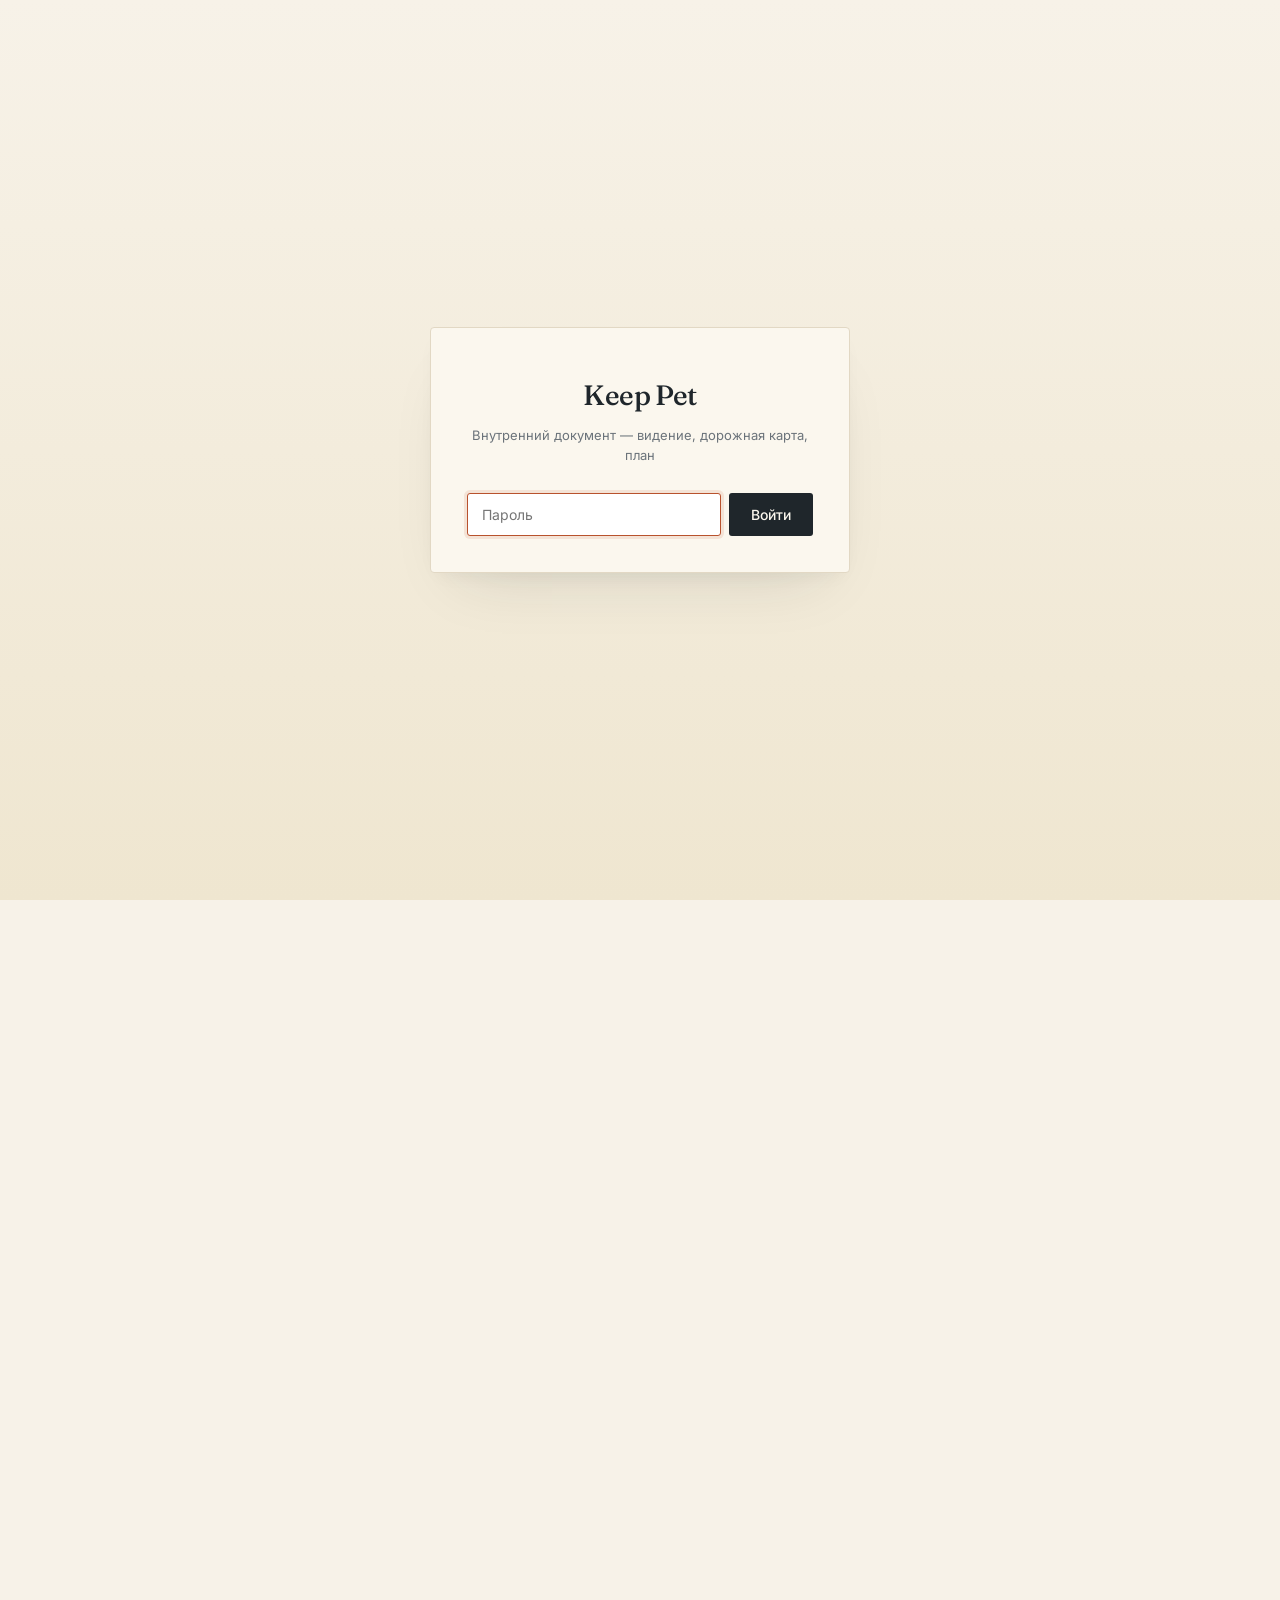
==== commit 2bef5233: "update: post-May-6 — MVP spec + dev plan as new pages, archive v2 Added: spec.html (MVP Спецификация" ====
--- a/plan.html
+++ b/plan.html
@@ -5,606 +5,205 @@
 <meta name="viewport" content="width=device-width, initial-scale=1.0">
 <meta name="robots" content="noindex, nofollow">
 <meta name="referrer" content="no-referrer">
-<title>Keep Pet — MVP Бюджет · Итерация 1 (v2) · €30k потолок</title>
+<title>Keep Pet — План разработки MVP v1</title>
 <link rel="preconnect" href="https://fonts.googleapis.com">
 <link rel="preconnect" href="https://fonts.gstatic.com" crossorigin>
 <link href="https://fonts.googleapis.com/css2?family=Fraunces:ital,opsz,wght@0,9..144,300;0,9..144,400;0,9..144,500;0,9..144,600;0,9..144,700;1,9..144,300;1,9..144,400;1,9..144,500&family=IBM+Plex+Mono:ital,wght@0,400;0,500;1,400&family=Inter:wght@300;400;500;600;700&display=swap" rel="stylesheet">
 <style>
-  :root {
-    --bg: #F7F2E8;
-    --bg-elev: #FBF7EE;
-    --bg-card: #F0E9DB;
-    --ink: #1F262B;
-    --ink-mid: #3D4650;
-    --ink-dim: #6B737A;
-    --ink-faint: #9AA09F;
-    --accent: #B8522D;
-    --accent-deep: #8F3E20;
-    --accent-soft: rgba(184, 82, 45, 0.07);
-    --ochre: #C8872D;
-    --ochre-soft: rgba(200, 135, 45, 0.08);
-    --line: #E2D8C4;
-    --line-strong: #C9BEA5;
-    --success: #6B8E4E;
-    --success-soft: rgba(107, 142, 78, 0.1);
-    --serif: "Fraunces", "Source Serif 4", Georgia, serif;
-    --sans: "Inter", -apple-system, BlinkMacSystemFont, "Segoe UI", "Helvetica Neue", "PT Sans", sans-serif;
-    --mono: "IBM Plex Mono", "SF Mono", "Menlo", monospace;
-  }
-  * { box-sizing: border-box; margin: 0; padding: 0; }
-  html, body {
-    background: var(--bg);
-    color: var(--ink);
-    font-family: var(--sans);
-    font-size: 16px;
-    line-height: 1.65;
-    -webkit-font-smoothing: antialiased;
-    -moz-osx-font-smoothing: grayscale;
-  }
-  body::before {
-    content: "";
-    position: fixed;
-    inset: 0;
-    pointer-events: none;
-    background-image:
-      radial-gradient(circle at 20% 30%, rgba(184, 82, 45, 0.015) 0%, transparent 40%),
-      radial-gradient(circle at 80% 70%, rgba(200, 135, 45, 0.015) 0%, transparent 40%);
-    z-index: -1;
-  }
-  a { color: var(--accent); text-decoration: none; border-bottom: 1px solid rgba(184, 82, 45, 0.35); }
-  a:hover { border-bottom-color: var(--accent); }
-
-  .wrap { max-width: 880px; margin: 0 auto; padding: 56px 32px; }
-
-  header.hero { padding: 80px 0 64px 0; border-bottom: 1px solid var(--line); }
-  .hero .eyebrow {
-    font-family: var(--mono);
-    font-style: italic;
-    color: var(--accent);
-    font-size: 13px;
-    letter-spacing: 0.04em;
-    margin-bottom: 24px;
-    font-weight: 400;
-    display: flex;
-    align-items: center;
-    gap: 14px;
-  }
-  .hero .eyebrow::before {
-    content: "";
-    width: 28px;
-    height: 1px;
-    background: var(--accent);
-  }
-  .hero h1 {
-    font-family: var(--serif);
-    font-size: 60px;
-    line-height: 1.05;
-    font-weight: 400;
-    margin-bottom: 28px;
-    letter-spacing: -0.015em;
-    color: var(--ink);
-    text-wrap: balance;
-  }
-  .hero h1 em {
-    font-style: italic;
-    color: var(--accent);
-    font-weight: 400;
-  }
-  .hero .subtitle {
-    font-size: 19px;
-    color: var(--ink-mid);
-    max-width: 720px;
-    margin-bottom: 40px;
-    line-height: 1.55;
-  }
-  .hero .meta {
-    display: grid;
-    grid-template-columns: repeat(4, 1fr);
-    gap: 28px;
-    padding-top: 32px;
-    border-top: 1px solid var(--line);
-    font-size: 14px;
-  }
-  .hero .meta .label {
-    font-family: var(--mono);
-    font-style: italic;
-    color: var(--ink-faint);
-    font-size: 11px;
-    margin-bottom: 6px;
-    letter-spacing: 0.02em;
-  }
-  .hero .meta .value { color: var(--ink); font-weight: 500; }
-  .hero .version-stamp {
-    display: inline-flex;
-    align-items: center;
-    gap: 10px;
-    background: var(--accent-soft);
-    color: var(--accent-deep);
-    padding: 4px 14px;
-    border-radius: 2px;
-    font-family: var(--mono);
-    font-size: 11px;
-    letter-spacing: 0.02em;
-    margin-bottom: 24px;
-    font-weight: 400;
-    border-left: 2px solid var(--accent);
-  }
-
-  section { padding: 64px 0; border-bottom: 1px solid var(--line); }
-  section:last-of-type { border-bottom: none; }
-  .section-head { margin-bottom: 32px; }
-  .section-num {
-    font-family: var(--serif);
-    font-style: italic;
-    font-size: 15px;
-    color: var(--accent);
-    font-weight: 400;
-    margin-right: 14px;
-  }
-  .section-label {
-    font-family: var(--serif);
-    font-size: 13px;
-    color: var(--ink-dim);
-    letter-spacing: 0.08em;
-    text-transform: uppercase;
-    font-variant: small-caps;
-    font-weight: 500;
-  }
-  h3 {
-    font-family: var(--serif);
-    font-size: 36px;
-    line-height: 1.15;
-    font-weight: 400;
-    margin: 12px 0 22px 0;
-    letter-spacing: -0.01em;
-    color: var(--ink);
-    text-wrap: balance;
-  }
-  h3 em { font-style: italic; color: var(--accent); }
-  h4 {
-    font-family: var(--serif);
-    font-size: 19px;
-    font-weight: 500;
-    margin-top: 32px;
-    margin-bottom: 12px;
-    color: var(--ink);
-    letter-spacing: -0.005em;
-  }
-  p { margin-bottom: 20px; color: var(--ink); }
-  p.lead {
-    font-family: var(--serif);
-    font-size: 21px;
-    line-height: 1.45;
-    color: var(--ink-mid);
-    margin-bottom: 28px;
-    font-weight: 400;
-    max-width: 720px;
-  }
-  p.lead em { font-style: italic; color: var(--accent); }
-  ul, ol { margin: 0 0 22px 22px; }
-  li { margin-bottom: 10px; color: var(--ink); }
-  strong { font-weight: 600; color: var(--ink); }
-  em { font-style: italic; }
-
-  .pullquote {
-    margin: 40px 0;
-    padding: 28px 0 24px 0;
-    border-top: 1px solid var(--accent);
-    border-bottom: 1px solid var(--accent);
-  }
-  .pullquote-text {
-    font-family: var(--serif);
-    font-size: 26px;
-    line-height: 1.3;
-    color: var(--ink);
-    font-style: italic;
-    margin-bottom: 16px;
-    text-wrap: balance;
-  }
-  .pullquote-cite {
-    font-family: var(--serif);
-    font-size: 12px;
-    color: var(--accent);
-    font-variant: small-caps;
-    letter-spacing: 0.1em;
-    font-weight: 500;
-    text-transform: uppercase;
-  }
-
-  .scope-grid {
-    display: grid;
-    grid-template-columns: 1fr 1fr;
-    gap: 32px;
-    margin: 32px 0;
-  }
-  @media (max-width: 760px) { .scope-grid { grid-template-columns: 1fr; } }
-  .scope-col { border-top: 2px solid var(--ink-faint); padding-top: 18px; }
-  .scope-col.in { border-top-color: var(--success); }
-  .scope-col h5 {
-    font-family: var(--serif);
-    font-size: 14px;
-    font-weight: 600;
-    letter-spacing: 0.08em;
-    text-transform: uppercase;
-    font-variant: small-caps;
-    margin-bottom: 16px;
-    color: var(--ink-dim);
-  }
-  .scope-col.in h5 { color: var(--success); }
-  .scope-col ul { margin-left: 0; list-style: none; }
-  .scope-col li {
-    padding: 10px 0;
-    border-bottom: 1px solid var(--line);
-    font-size: 15px;
-    line-height: 1.5;
-    display: flex;
-    gap: 10px;
-    align-items: flex-start;
-  }
-  .scope-col li:last-child { border-bottom: none; }
-  .scope-col li::before {
-    flex-shrink: 0;
-    width: 14px;
-    text-align: center;
-    font-family: var(--mono);
-    font-size: 13px;
-    line-height: 1.5;
-  }
-  .scope-col.in li::before { content: "✓"; color: var(--success); font-weight: 600; }
-  .scope-col.out li::before { content: "—"; color: var(--ink-faint); }
-  .scope-col li .feature-source {
-    display: block;
-    font-family: var(--mono);
-    font-style: italic;
-    font-size: 11px;
-    color: var(--ink-faint);
-    margin-top: 2px;
-    letter-spacing: 0.02em;
-  }
-
-  table { width: 100%; border-collapse: collapse; margin: 28px 0; font-size: 15px; }
-  th, td { padding: 14px 14px 14px 0; text-align: left; border-bottom: 1px solid var(--line); vertical-align: top; }
-  th {
-    font-family: var(--serif);
-    color: var(--ink-dim);
-    font-weight: 500;
-    font-size: 11px;
-    letter-spacing: 0.08em;
-    text-transform: uppercase;
-    font-variant: small-caps;
-    border-bottom: 1px solid var(--ink-faint);
-  }
-  td { color: var(--ink); }
-  td.dim { color: var(--ink-mid); font-size: 14px; }
-  td.num { font-family: var(--mono); font-variant-numeric: tabular-nums; }
-  tr.total td {
-    font-weight: 600;
-    border-bottom: none;
-    border-top: 2px solid var(--ink);
-    padding-top: 16px;
-  }
-  tr.total td.num { color: var(--accent); }
-
-  .reuse-grid { display: grid; grid-template-columns: 2fr 3fr 1.4fr; gap: 0; margin: 28px 0; }
-  @media (max-width: 760px) { .reuse-grid { grid-template-columns: 1fr; } }
-  .reuse-row { display: contents; }
-  .reuse-row > div {
-    padding: 16px 18px 16px 0;
-    border-bottom: 1px solid var(--line);
-    font-size: 15px;
-    line-height: 1.5;
-  }
-  .reuse-row.head > div {
-    font-family: var(--serif);
-    color: var(--ink-dim);
-    font-weight: 500;
-    font-size: 11px;
-    letter-spacing: 0.08em;
-    text-transform: uppercase;
-    font-variant: small-caps;
-    border-bottom: 1px solid var(--ink-faint);
-    padding-bottom: 12px;
-  }
-  .reuse-row .cmp { font-family: var(--serif); font-weight: 500; font-size: 16px; color: var(--ink); }
-  .reuse-row .src { color: var(--ink-mid); font-size: 14px; }
-  .reuse-row .save {
-    font-family: var(--mono);
-    color: var(--success);
-    font-weight: 500;
-    font-size: 14px;
-    text-align: right;
-  }
-
-  .pill {
-    display: inline-block;
-    font-family: var(--serif);
-    font-size: 11px;
-    padding: 2px 9px;
-    border-radius: 2px;
-    letter-spacing: 0.06em;
-    text-transform: uppercase;
-    font-variant: small-caps;
-    font-weight: 600;
-    border: 1px solid transparent;
-  }
-  .pill-go { color: var(--success); border-color: rgba(107, 142, 78, 0.4); background: var(--success-soft); }
-  .pill-watch { color: var(--ochre); border-color: rgba(200, 135, 45, 0.4); background: var(--ochre-soft); }
-  .pill-warn { color: var(--accent); border-color: rgba(184, 82, 45, 0.4); background: var(--accent-soft); }
-
-  .risk-row {
-    display: grid;
-    grid-template-columns: 3fr 1fr 1fr 3fr;
-    gap: 20px;
-    padding: 18px 0;
-    border-bottom: 1px solid var(--line);
-    align-items: start;
-    font-size: 14px;
-  }
-  .risk-row:first-of-type { border-top: 1px solid var(--ink-faint); }
-  .risk-row .risk-name { font-family: var(--serif); font-weight: 500; color: var(--ink); font-size: 15px; line-height: 1.45; }
-  .risk-row .risk-prob, .risk-row .risk-impact {
-    font-family: var(--mono);
-    font-size: 12px;
-    color: var(--ink-dim);
-    text-transform: uppercase;
-    letter-spacing: 0.04em;
-  }
-  .risk-row .risk-mit { color: var(--ink-mid); line-height: 1.5; font-size: 14px; }
-  .risk-row.head {
-    font-family: var(--serif);
-    color: var(--ink-dim);
-    font-weight: 500;
-    font-size: 11px;
-    letter-spacing: 0.08em;
-    text-transform: uppercase;
-    font-variant: small-caps;
-    border-bottom: 1px solid var(--ink-faint);
-    border-top: none;
-    padding-bottom: 10px;
-  }
-  @media (max-width: 760px) {
-    .risk-row { grid-template-columns: 1fr; gap: 8px; }
-    .risk-row.head { display: none; }
-    .risk-row .risk-prob::before { content: "Вероятность: "; color: var(--ink-faint); }
-    .risk-row .risk-impact::before { content: "Импакт: "; color: var(--ink-faint); }
-  }
-
-  .decision-list ol { list-style: none; margin-left: 0; counter-reset: decision; }
-  .decision-list li {
-    counter-increment: decision;
-    padding: 18px 0 18px 56px;
-    border-bottom: 1px solid var(--line);
-    position: relative;
-    font-size: 16px;
-    line-height: 1.55;
-  }
-  .decision-list li:last-child { border-bottom: none; }
-  .decision-list li::before {
-    content: counter(decision);
-    position: absolute;
-    left: 0;
-    top: 18px;
-    font-family: var(--serif);
-    font-size: 32px;
-    font-weight: 300;
-    color: var(--accent);
-    line-height: 1;
-    font-style: italic;
-  }
-  .decision-list li strong { display: block; margin-bottom: 4px; font-family: var(--serif); font-size: 17px; font-weight: 500; }
-
-  .gtm-track {
-    border-top: 1px solid var(--line);
-    padding: 18px 0;
-    display: grid;
-    grid-template-columns: 1.5fr 2.5fr 1.4fr 1fr;
-    gap: 18px;
-    font-size: 14px;
-    align-items: start;
-  }
-  .gtm-track:last-of-type { border-bottom: 1px solid var(--line); }
-  .gtm-track.head {
-    font-family: var(--serif);
-    color: var(--ink-dim);
-    font-weight: 500;
-    font-size: 11px;
-    letter-spacing: 0.08em;
-    text-transform: uppercase;
-    font-variant: small-caps;
-    border-bottom: 1px solid var(--ink-faint);
-    border-top: none;
-    padding-bottom: 10px;
-  }
-  .gtm-track .channel { font-family: var(--serif); font-weight: 500; color: var(--ink); font-size: 15px; }
-  .gtm-track .channel .rail {
-    display: block;
-    font-family: var(--mono);
-    font-style: italic;
-    font-size: 10px;
-    letter-spacing: 0.04em;
-    text-transform: uppercase;
-    margin-bottom: 4px;
-    font-weight: 400;
-  }
-  .gtm-track .channel .rail.a { color: var(--accent); }
-  .gtm-track .channel .rail.b { color: var(--ochre); }
-  .gtm-track .desc { color: var(--ink-mid); line-height: 1.5; }
-  .gtm-track .cost { font-family: var(--mono); color: var(--ink); font-size: 13px; }
-  .gtm-track .own { color: var(--ink-dim); font-size: 13px; font-style: italic; font-family: var(--serif); }
-  @media (max-width: 760px) {
-    .gtm-track { grid-template-columns: 1fr; gap: 6px; }
-    .gtm-track.head { display: none; }
-  }
-
-  .note {
-    margin: 28px 0;
-    padding: 4px 0 4px 22px;
-    border-left: 2px solid var(--accent);
-  }
-  .note-label {
-    font-family: var(--serif);
-    font-style: italic;
-    font-size: 12px;
-    color: var(--accent);
-    font-variant: small-caps;
-    letter-spacing: 0.1em;
-    text-transform: uppercase;
-    display: block;
-    margin-bottom: 8px;
-    font-weight: 500;
-  }
-  .note-body {
-    font-family: var(--serif);
-    font-size: 15px;
-    color: var(--ink-mid);
-    line-height: 1.65;
-    font-style: italic;
-  }
-  .note-body strong { font-style: normal; color: var(--ink); font-weight: 600; }
-
-  .phases {
-    display: grid;
-    grid-template-columns: repeat(4, 1fr);
-    gap: 0;
-    margin: 36px 0 28px 0;
-    border-top: 1px solid var(--line);
-    border-bottom: 1px solid var(--line);
-  }
-  @media (max-width: 760px) { .phases { grid-template-columns: 1fr; border: none; } }
-  .phase {
-    padding: 22px 18px;
-    border-right: 1px solid var(--line);
-  }
-  @media (max-width: 760px) {
-    .phase { border-right: none; border-bottom: 1px solid var(--line); }
-    .phase:last-child { border-bottom: none; }
-  }
-  .phase:last-child { border-right: none; }
-  .phase .phase-num {
-    font-family: var(--serif);
-    font-style: italic;
-    font-size: 11px;
-    color: var(--accent);
-    letter-spacing: 0.08em;
-    text-transform: uppercase;
-    font-variant: small-caps;
-    margin-bottom: 10px;
-    font-weight: 600;
-  }
-  .phase .phase-title {
-    font-family: var(--serif);
-    font-size: 17px;
-    font-weight: 500;
-    color: var(--ink);
-    margin-bottom: 8px;
-    line-height: 1.3;
-  }
-  .phase .phase-amt {
-    font-family: var(--mono);
-    font-size: 13px;
-    color: var(--accent);
-    margin-bottom: 8px;
-    font-weight: 500;
-  }
-  .phase .phase-text {
-    font-family: var(--serif);
-    font-style: italic;
-    font-size: 13px;
-    color: var(--ink-mid);
-    line-height: 1.5;
-  }
-
-  .country-pick {
-    display: grid;
-    grid-template-columns: 1fr 1fr 1fr;
-    gap: 18px;
-    margin: 32px 0;
-  }
-  @media (max-width: 760px) { .country-pick { grid-template-columns: 1fr; } }
-  .country-pick .pick {
-    padding: 24px 22px;
-    border-radius: 2px;
-    background: var(--bg-elev);
-    border: 1px solid var(--line);
-  }
-  .country-pick .pick.primary { border-color: var(--accent); background: var(--accent-soft); }
-  .country-pick .pick .label {
-    font-family: var(--mono);
-    font-style: italic;
-    font-size: 10px;
-    color: var(--accent);
-    letter-spacing: 0.08em;
-    text-transform: uppercase;
-    margin-bottom: 8px;
-    font-weight: 600;
-  }
-  .country-pick .pick .name {
-    font-family: var(--serif);
-    font-size: 24px;
-    color: var(--ink);
-    font-weight: 500;
-    margin-bottom: 10px;
-    letter-spacing: -0.005em;
-  }
-  .country-pick .pick .meta {
-    font-family: var(--serif);
-    font-style: italic;
-    font-size: 13px;
-    color: var(--ink-mid);
-    margin-bottom: 12px;
-    line-height: 1.5;
-  }
-  .country-pick .pick .stat {
-    font-family: var(--mono);
-    font-size: 12px;
-    color: var(--ink-dim);
-    line-height: 1.7;
-  }
-  .country-pick .pick .stat strong { color: var(--accent); font-weight: 600; }
-
-  footer {
-    padding: 48px 0 64px 0;
-    color: var(--ink-faint);
-    font-size: 13px;
-    text-align: center;
-    font-family: var(--serif);
-    font-style: italic;
-  }
-  footer .logo {
-    font-family: var(--serif);
-    font-weight: 500;
-    color: var(--accent);
-    letter-spacing: 0.1em;
-    font-variant: small-caps;
-    text-transform: uppercase;
-    font-style: normal;
-    margin-bottom: 12px;
-    font-size: 14px;
-  }
-  footer code { font-family: var(--mono); font-style: normal; font-size: 12px; }
-
-  hr { border: none; border-top: 1px solid var(--line); margin: 40px 0; }
-
-  @media print {
-    @page { size: A4; margin: 18mm 16mm; }
-    html, body { background: #FFFFFF; font-size: 11pt; line-height: 1.55; }
-    body::before { display: none; }
-    .wrap { padding: 0; max-width: 100%; }
-    header.hero { padding: 0 0 28px 0; page-break-after: avoid; }
-    .hero h1 { font-size: 36pt; line-height: 1.05; margin-bottom: 18px; }
-    .hero .subtitle { font-size: 13pt; margin-bottom: 24px; }
-    section { padding: 28px 0; }
-    h3 { font-size: 22pt; margin: 6px 0 14px 0; page-break-after: avoid; }
-    h4 { font-size: 13pt; margin-top: 18px; page-break-after: avoid; }
-    p, li { font-size: 11pt; }
-    p.lead { font-size: 13pt; margin-bottom: 18px; }
-    .pullquote { margin: 28px 0; padding: 20px 0 16px 0; page-break-inside: avoid; }
-    .pullquote-text { font-size: 17pt; }
-    table, .reuse-grid, .scope-grid, .phases, .gtm-track, .risk-row, .decision-list, .country-pick { page-break-inside: avoid; }
-    *, *::before, *::after { -webkit-print-color-adjust: exact; print-color-adjust: exact; }
-    a { color: var(--accent); border-bottom: none; }
-    footer { padding: 24px 0; page-break-before: avoid; }
-  }
+
+:root {
+  --bg: #F7F2E8;
+  --bg-elev: #FBF7EE;
+  --bg-card: #F0E9DB;
+  --ink: #1F262B;
+  --ink-mid: #3D4650;
+  --ink-dim: #6B737A;
+  --ink-faint: #9AA09F;
+  --accent: #B8522D;
+  --accent-deep: #8F3E20;
+  --accent-soft: rgba(184, 82, 45, 0.07);
+  --ochre: #C8872D;
+  --ochre-soft: rgba(200, 135, 45, 0.08);
+  --line: #E2D8C4;
+  --line-strong: #C9BEA5;
+  --success: #6B8E4E;
+  --success-soft: rgba(107, 142, 78, 0.10);
+  --serif: "Fraunces", "Source Serif 4", Georgia, serif;
+  --sans: "Inter", -apple-system, BlinkMacSystemFont, "Segoe UI", "Helvetica Neue", "PT Sans", sans-serif;
+  --mono: "IBM Plex Mono", "SF Mono", "Menlo", monospace;
+}
+* { box-sizing: border-box; margin: 0; padding: 0; }
+html, body {
+  background: var(--bg);
+  color: var(--ink);
+  font-family: var(--sans);
+  font-size: 16px;
+  line-height: 1.65;
+  -webkit-font-smoothing: antialiased;
+  -moz-osx-font-smoothing: grayscale;
+}
+body::before {
+  content: "";
+  position: fixed; inset: 0; pointer-events: none;
+  background-image:
+    radial-gradient(circle at 20% 30%, rgba(184, 82, 45, 0.015) 0%, transparent 40%),
+    radial-gradient(circle at 80% 70%, rgba(200, 135, 45, 0.015) 0%, transparent 40%);
+  z-index: -1;
+}
+a { color: var(--accent); text-decoration: none; border-bottom: 1px solid rgba(184, 82, 45, 0.35); }
+a:hover { border-bottom-color: var(--accent); }
+.wrap { max-width: 880px; margin: 0 auto; padding: 56px 32px; }
+
+header.hero { padding: 56px 0 48px 0; border-bottom: 1px solid var(--line); margin-bottom: 24px; }
+.hero .eyebrow {
+  font-family: var(--mono);
+  font-style: italic;
+  color: var(--accent);
+  font-size: 13px;
+  letter-spacing: 0.04em;
+  margin-bottom: 18px;
+  font-weight: 400;
+  display: flex;
+  align-items: center;
+  gap: 14px;
+}
+.hero .eyebrow::before {
+  content: ""; width: 28px; height: 1px; background: var(--accent);
+}
+.hero h1 {
+  font-family: var(--serif);
+  font-size: 52px;
+  line-height: 1.06;
+  font-weight: 400;
+  margin-bottom: 22px;
+  letter-spacing: -0.015em;
+  color: var(--ink);
+  text-wrap: balance;
+}
+.hero h1 em {
+  font-style: italic; color: var(--accent); font-weight: 400;
+}
+.hero .subtitle {
+  font-size: 18px; color: var(--ink-mid); max-width: 720px; margin-bottom: 32px; line-height: 1.55;
+}
+.hero .meta {
+  display: grid;
+  grid-template-columns: repeat(4, 1fr);
+  gap: 24px;
+  padding-top: 26px;
+  border-top: 1px solid var(--line);
+  font-size: 14px;
+}
+@media (max-width: 720px) { .hero .meta { grid-template-columns: repeat(2, 1fr); } }
+.hero .meta .label {
+  font-family: var(--mono); font-style: italic; color: var(--ink-faint);
+  font-size: 11px; margin-bottom: 6px; letter-spacing: 0.02em;
+}
+.hero .meta .value { color: var(--ink); font-weight: 500; }
+.hero .version-stamp {
+  display: inline-flex; align-items: center; gap: 10px;
+  background: var(--accent-soft); color: var(--accent-deep);
+  padding: 4px 14px; border-radius: 2px;
+  font-family: var(--mono); font-size: 11px; letter-spacing: 0.02em;
+  margin-bottom: 22px; font-weight: 400; border-left: 2px solid var(--accent);
+}
+
+h1, h2, h3, h4, h5, h6 { color: var(--ink); }
+h2 {
+  font-family: var(--serif); font-weight: 400; font-size: 32px; line-height: 1.18;
+  letter-spacing: -0.012em; margin: 56px 0 18px 0; text-wrap: balance;
+}
+h2 em { font-style: italic; color: var(--accent); }
+h3 {
+  font-family: var(--serif); font-size: 24px; font-weight: 500; line-height: 1.25;
+  margin: 36px 0 14px 0; letter-spacing: -0.005em;
+}
+h4 {
+  font-family: var(--serif); font-size: 19px; font-weight: 500;
+  margin-top: 28px; margin-bottom: 10px;
+}
+p { margin-bottom: 16px; color: var(--ink); }
+ul, ol { margin: 0 0 18px 22px; }
+li { margin-bottom: 8px; color: var(--ink); }
+strong { font-weight: 600; color: var(--ink); }
+em { font-style: italic; }
+
+blockquote {
+  margin: 22px 0;
+  padding: 6px 0 6px 22px;
+  border-left: 2px solid var(--accent);
+  font-family: var(--serif);
+  font-style: italic;
+  color: var(--ink-mid);
+  font-size: 16px;
+  line-height: 1.6;
+}
+blockquote p { margin-bottom: 10px; }
+blockquote p:last-child { margin-bottom: 0; }
+blockquote strong { font-style: normal; color: var(--ink); }
+
+table { width: 100%; border-collapse: collapse; margin: 22px 0; font-size: 14px; }
+th, td {
+  padding: 12px 12px 12px 0; text-align: left; border-bottom: 1px solid var(--line); vertical-align: top;
+}
+th {
+  font-family: var(--serif); color: var(--ink-dim); font-weight: 500; font-size: 11px;
+  letter-spacing: 0.08em; text-transform: uppercase; font-variant: small-caps;
+  border-bottom: 1px solid var(--ink-faint);
+}
+td { color: var(--ink); }
+td code, p code, li code { font-family: var(--mono); font-size: 13px; background: var(--bg-card); padding: 1px 5px; border-radius: 2px; }
+
+pre {
+  background: var(--bg-card);
+  padding: 18px 20px;
+  border-radius: 4px;
+  font-family: var(--mono);
+  font-size: 13px;
+  line-height: 1.55;
+  overflow-x: auto;
+  margin: 18px 0;
+  border-left: 2px solid var(--ochre);
+}
+pre code { background: none; padding: 0; font-size: 13px; }
+
+hr { border: none; border-top: 1px solid var(--line); margin: 36px 0; }
+
+footer {
+  padding: 36px 0 56px 0;
+  color: var(--ink-faint);
+  font-size: 13px;
+  text-align: center;
+  font-family: var(--serif);
+  font-style: italic;
+  border-top: 1px solid var(--line);
+  margin-top: 32px;
+}
+footer .logo {
+  font-family: var(--serif); font-weight: 500; color: var(--accent);
+  letter-spacing: 0.1em; font-variant: small-caps; text-transform: uppercase;
+  font-style: normal; margin-bottom: 10px; font-size: 13px;
+}
+footer code { font-family: var(--mono); font-style: normal; font-size: 12px; }
+
+@media print {
+  @page { size: A4; margin: 18mm 16mm; }
+  html, body { background: #FFFFFF; font-size: 10.5pt; line-height: 1.5; }
+  body::before { display: none; }
+  .wrap { padding: 0; max-width: 100%; }
+  header.hero { padding: 0 0 22px 0; page-break-after: avoid; }
+  .hero h1 { font-size: 30pt; line-height: 1.05; margin-bottom: 14px; }
+  .hero .subtitle { font-size: 12pt; margin-bottom: 18px; }
+  h2 { font-size: 19pt; margin: 28px 0 12px 0; page-break-after: avoid; }
+  h3 { font-size: 14pt; margin: 18px 0 8px 0; page-break-after: avoid; }
+  h4 { font-size: 12pt; margin-top: 14px; page-break-after: avoid; }
+  p, li { font-size: 10.5pt; }
+  table, blockquote, pre { page-break-inside: avoid; }
+  *, *::before, *::after { -webkit-print-color-adjust: exact; print-color-adjust: exact; }
+  a { color: var(--accent); border-bottom: none; }
+  footer { padding: 18px 0; page-break-before: avoid; }
+}
+
 </style>
 <link rel="stylesheet" href="assets/site.css">
 </head>
@@ -613,418 +212,566 @@
 <div class="wrap">
 
 <header class="hero">
-  <div class="version-stamp">Итерация 1 · v2.1 · только бюджет · 2026-05-02 (post-redteam)</div>
-  <div class="eyebrow">Keep Pet · MVP-инвестиция · для Олега, Юли, Сергея</div>
-  <h1>Тридцать тысяч евро — <em>с уважением, не как счёт</em>.</h1>
-  <p class="subtitle">Это не оценка от подрядчика. Это потолок, который я держу осознанно: чтобы доказать гипотезу до того, как просить капитал. Cone Red несёт стройку как партнёрский вклад под equity-alignment — не как биллинг. Объём ниже, риски названы, документы подкреплены данными свежих исследований.</p>
-  <div class="meta">
-    <div><div class="label">Потолок</div><div class="value">≤ €30,000</div></div>
-    <div><div class="label">Календарь</div><div class="value">10–12 недель</div></div>
-    <div><div class="label">Phase-1 gate</div><div class="value">100 × $3 / мес</div></div>
-    <div><div class="label">Дата</div><div class="value">2026-05-01</div></div>
-  </div>
+  <div class="version-stamp">План разработки · v1 · 2026-05-09 · ре-кост −€11k</div>
+  <div class="eyebrow">Keep Pet · План разработки + ре-кост · для Олега, Юли, Сергея</div>
+  <h1>€19,000 за 6 недель — <em>скоуп уменьшился, бюджет тоже</em>.</h1>
+  <p class="subtitle">Ре-кост вниз с €30k anchor: новый скоуп от 6 мая (3 ядерные фичи без vet voice-memo и lost-pet poster) даёт реальный чек €19k. План по неделям, 7 acceptance criteria до launch, 7 рисков с митигацией, 7 решений нужны от вас для kickoff.</p>
+  <div class="meta"><div><div class="label">Build cost</div><div class="value">€18,000</div></div><div><div class="label">Runtime (3 мес)</div><div class="value">€1,000</div></div><div><div class="label">Сроки</div><div class="value">6 недель</div></div><div><div class="label">Команда</div><div class="value">1 senior + support</div></div></div>
 </header>
 
-<section>
-  <div class="section-head">
-    <span class="section-num">§ 0</span><span class="section-label">Trust-Recovery</span>
-    <h3>Эту бумагу я <em>должен был</em> прислать неделю назад.</h3>
-  </div>
-  <p>Итерация 1 (только бюджет) была обещана 22–23 апреля. Итерация 2 (полный пакет) — 28 апреля. Я не выполнил оба срока: в неделю после нашего созвона у Cone Red шли параллельные клиентские поставки (Casino MVP + публичный лонч AI-First Practice + Granat). Это не оправдание — это контекст. Называю задержку, чтобы стоимость доверия была видна, а не похоронена.</p>
-  <p>Эта v2 одностраничника закрывает Итерацию 1 — и одновременно вкладывает результаты пяти research-запросов, которые вернулись 30 апреля – 1 мая (диаспора, рынок питомцев, страховые партнёрки, Russia cap-table прецеденты, юридический ландшафт переводчиков). Итерация 2 (vision v4 на руках, готов к доработке после вашего фидбека) — следующим шагом.</p>
-</section>
-
-<section>
-  <div class="section-head">
-    <span class="section-num">§ 1</span><span class="section-label">Что покупает 30 тысяч</span>
-    <h3>MVP на двух поверхностях, <em>только софт</em>.</h3>
-  </div>
-  <p class="lead">Telegram Mini App + AI-бот + PWA. Один мозг, две двери. Полная продуктовая ось из созвона 21 апреля.</p>
-
-  <div class="scope-grid">
-    <div class="scope-col in">
-      <h5>В скоупе MVP</h5>
-      <ul>
-        <li>Мозг + Паспорт — онбординг через OCR + MCQ + голос за 10–15 мин; персональный knowledge-graph; ежедневные проактивные касания<span class="feature-source"></span></li>
-        <li>Голос-первая интеракция — sub-second response, разговор, не форма</li>
-        <li>Vet voice-memo — диктофон ветеринара → перевод на язык хозяина → извлечение routine-напоминаний → запись в память<span class="feature-source">— Юля, 21 апреля</span></li>
-        <li>QR-shareable read-only паспорт — один тап, любой ветеринар, любой язык</li>
-        <li>Lost-pet poster generator — авто-листовка для Telegram / WhatsApp / Instagram<span class="feature-source">— Юля, 21 апреля; работает на всех владельцев, не только мигрантов</span></li>
-        <li>Subscription-gate $3/мес как «поддержка инфраструктуры / early adopter» — не коммерция</li>
-        <li>Phase-1 success-инструментирование — retention, LTV, inference-cost telemetry с нулевого дня</li>
-      </ul>
-    </div>
-    <div class="scope-col out">
-      <h5>Намеренно вне MVP</h5>
-      <ul>
-        <li>Wearable hardware (FitBark/Whistle/Tractive ingestion)<span class="feature-source">— Юля заблокировала на 21 апреля; v3, при условии traction + её согласия</span></li>
-        <li>Нативные iOS / Android приложения<span class="feature-source">— PWA до тех пор, пока его лимиты не упрутся</span></li>
-        <li>Smart-speaker интеграция (Alice / Alexa)<span class="feature-source">— v3, gate на engagement-метриках</span></li>
-        <li>Pet-emotion estimation feature<span class="feature-source">— v3; зависит от reopening wearable-полосы + safe-claim envelope (RR #14)</span></li>
-        <li>Russia-territory entity / brand<span class="feature-source">— отдельный workstream, отдельный cap-table firewall — см. § 5</span></li>
-      </ul>
-    </div>
-  </div>
-
-  <div class="note">
-    <span class="note-label">Что показывает MVP инвестору</span>
-    <div class="note-body">Demo на $300k раунд показывает <strong>voice-first паспорт + vet voice-memo + lost-pet poster + first-sharper-answer момент</strong> — это и есть наш wedge. <strong>Pet-emotion estimation (Олегова инвестор-фишка) — НЕ в MVP demo.</strong> Она требует биометрии с wearables (Brief #14: «wearable biometrics — substantiation backbone»), а wearable-полоса заблокирована Юлей до Phase-3. Если инвестор спросит про emotion-recognition — отвечаем «v3 lane, biometric-only framing, безопасный legal envelope готов, ship после Phase-2 raise». Это честный roadmap, не дыра в продукте.</div>
-  </div>
-</section>
-
-<section>
-  <div class="section-head">
-    <span class="section-num">§ 2</span><span class="section-label">Почему €30k — это честно</span>
-    <h3>Reuse-механика — что держит <em>потолок</em>.</h3>
-  </div>
-  <p>Greenfield-стройка этого скоупа за €30k не была бы честной. Потолок держится только потому, что мы переиспользуем production-компоненты Cone Red, проверенные на других проектах:</p>
-
-  <div class="reuse-grid">
-    <div class="reuse-row head">
-      <div>Компонент</div>
-      <div>Что переиспользуем</div>
-      <div>Сэкономлено</div>
-    </div>
-    <div class="reuse-row">
-      <div class="cmp">Аудио-пайплайн + транскрипция</div>
-      <div class="src">Conversa — наш in-house transcript-аналитик, production-grade</div>
-      <div class="save">~3 недели</div>
-    </div>
-    <div class="reuse-row">
-      <div class="cmp">Multi-agent оркестрация</div>
-      <div class="src">A-genie pattern + EA-Agent scaffolding</div>
-      <div class="save">~2 недели</div>
-    </div>
-    <div class="reuse-row">
-      <div class="cmp">Per-pet knowledge graph</div>
-      <div class="src">KG-паттерны из Tampere + Casino + Granat</div>
-      <div class="save">~2 недели</div>
-    </div>
-    <div class="reuse-row">
-      <div class="cmp">Onboarding multi-agent верификация</div>
-      <div class="src">Pattern из Conny <span style="font-family:var(--mono);font-style:italic;">/discover</span> + EA-Agent intake</div>
-      <div class="save">~1.5 недели</div>
-    </div>
-    <div class="reuse-row">
-      <div class="cmp">Streaming voice TTS / ASR layer</div>
-      <div class="src">Open-source стек, валидирован на двух предыдущих проектах</div>
-      <div class="save">~1 неделя</div>
-    </div>
-    <div class="reuse-row">
-      <div class="cmp">OCR + document parsing</div>
-      <div class="src">Vendor-выбор сделан в RR #09; integration pattern переносим</div>
-      <div class="save">~1 неделя</div>
-    </div>
-  </div>
-
-  <div class="note">
-    <span class="note-label">Асимметричная честность</span>
-    <div class="note-body"><strong>Total reuse leverage: ~10.5 инженер-недель.</strong> Это и есть то, что делает €30k достижимым на этом скоупе. Если reuse-фрагменты не лягут чисто — потолок ломается. <strong>Этот риск назван в § 7, не похоронен.</strong> Доверие строится тем, что говорить о нём заранее.</div>
-  </div>
-</section>
-
-<section>
-  <div class="section-head">
-    <span class="section-num">§ 3</span><span class="section-label">Декомпозиция</span>
-    <h3>Куда уходит каждый <em>евро</em>.</h3>
-  </div>
-
-  <table>
-    <thead>
-      <tr><th>Линия</th><th>Объём</th><th style="text-align:right">Стоимость</th></tr>
-    </thead>
-    <tbody>
-      <tr><td>Backend glue — auth, user model, passport persistence, voice-pipeline, multi-agent верификация</td><td class="dim">3 senior-недели</td><td class="num" style="text-align:right">€7,500</td></tr>
-      <tr><td>Onboarding flow — OCR ingestion → MCQ → first-insight delivery 10–15 мин</td><td class="dim">2 senior-недели</td><td class="num" style="text-align:right">€5,000</td></tr>
-      <tr><td>Telegram Mini App + AI бот</td><td class="dim">1.5 недели</td><td class="num" style="text-align:right">€3,750</td></tr>
-      <tr><td>PWA — зеркалит TG-логику, browser-first</td><td class="dim">1.5 недели</td><td class="num" style="text-align:right">€3,750</td></tr>
-      <tr><td>Vet voice-memo + lost-pet poster <span class="pill pill-watch">Новое 21 апр</span></td><td class="dim">1 неделя</td><td class="num" style="text-align:right">€2,500</td></tr>
-      <tr><td>QR-shareable read-only passport view</td><td class="dim">0.5 недели</td><td class="num" style="text-align:right">€1,250</td></tr>
-      <tr><td>Infra setup, deployment, мониторинг, telemetry</td><td class="dim">0.5 недели</td><td class="num" style="text-align:right">€1,250</td></tr>
-      <tr><td>API + хостинг + транскрипция / OCR vendor cost (3 мес)</td><td class="dim">—</td><td class="num" style="text-align:right">€3,000</td></tr>
-      <tr><td>Buffer — тестирование, polish, contingency</td><td class="dim">—</td><td class="num" style="text-align:right">€2,000</td></tr>
-      <tr class="total"><td>ИТОГО</td><td class="dim">~10–12 календарных недель</td><td class="num" style="text-align:right"><strong>€30,000</strong></td></tr>
-    </tbody>
-  </table>
-
-  <p><strong>Профиль команды:</strong> 1 senior + 0.5 junior, либо 1 senior solo. Обе конфигурации проверены в Cone Red. <strong>Календарь:</strong> 10–12 недель от kickoff. Vet voice-memo + lost-pet poster — last-mile добавки; cuttable до v1.1, если возникнет cost-stress.</p>
-</section>
-
-<section>
-  <div class="section-head">
-    <span class="section-num">§ 4</span><span class="section-label">Первый полигон</span>
-    <h3>Германия первой, не Сербия — <em>так говорят данные</em>.</h3>
-  </div>
-  <p class="lead">На созвоне 21 апреля Сергей задал ключевой вопрос: «Почему именно Сербия?» Мой честный ответ был — «первое, что пришло в голову; нужно исследование». Исследование пришло. Серьёзное.</p>
-
-  <p>Brief #10 (диаспора 22 стран) и Brief #11 (общий рынок 20 стран) сошлись на одном выводе: <strong>Германия — единственная страна, которая попадает в обе шортлисты</strong>. По объёму осевшей русскоязычной диаспоры (3.5–4.5М человек). По post-2022 receptivity-window (~1.32М новоприбывших, в основном украинцев). По cat-first рынку (15.9М кошек — больше, чем во всей Великобритании; стабильное соотношение 1.51 кошки на собаку держится 25+ лет — единственный крупный европейский рынок, где revenue от кошачьего корма превышает собачий).</p>
-
-  <div class="note">
-    <span class="note-label">Честность в ранжировании</span>
-    <div class="note-body">Два варианта Brief #10 расходятся в деталях. <strong>v1</strong> (six-axis composite scoring) ставит <strong>Израиль на первое место</strong> с весом 8.65 vs Germany 7.55 — Israel выигрывает на concentration (60–70% когорты в TLV/Haifa) и cohesion. <strong>v2</strong> (двухракурсный shortlist) кладёт Германию как «defensible default if round narrative is unsettled». Обе позиции имеют data-backing. <strong>Наша рекомендация — Германия первой</strong>: addressable-база ~3× больше Израиля (665K vs 210K HH), и она единственная страна в обеих шортлистах. Но это не «Германия очевидно №1» — это «Германия — выбор с лучшим volume-плюс-diversified narrative trade-off для investor pack».</div>
-  </div>
-
-  <div class="country-pick">
-    <div class="pick primary">
-      <div class="label">Первый полигон · инвестор-нарратив</div>
-      <div class="name">🇩🇪 Германия</div>
-      <div class="meta">525–770K diaspora pet-HH · 19.1M total pet-owning HH · cat-first структурно · pet-tech adoption ~20% (валидирует WTP, без насыщения)</div>
-      <div class="stat">$5–9/мес empirical WTP<br>TAM $138M @ $3 / $367M @ $8<br>Берлин/Мюнхен/Гамбург ~30% когорты<br>TG penetration ~70–85% диаспоры</div>
-    </div>
-    <div class="pick">
-      <div class="label">Второй полигон · 6 мес позже</div>
-      <div class="name">🇮🇱 Израиль</div>
-      <div class="meta">120–180K diaspora pet-HH · highest-density Tel Aviv · 25%+ HH-собака (плотнейший в мире)</div>
-      <div class="stat">$5–9/мес empirical WTP<br>TG ~85%+ диаспоры<br>Aliyah cohort = voluntary, brought-pet rate выше<br>Identification cost низкий</div>
-    </div>
-    <div class="pick">
-      <div class="label">Operational sandbox</div>
-      <div class="name">🇷🇸 Сербия</div>
-      <div class="meta">14–24K diaspora pet-HH · founder-proximate · TG ~very-high · 40–45% когорты уже мигрировали дальше или вернулись</div>
-      <div class="stat">Дешёвые эксперименты<br>Высокий TG-density для outreach<br>НЕ инвестор-нарратив<br>Выжимка learnings → Германия</div>
-    </div>
-  </div>
-
-  <h4>Конкуренция в Германии</h4>
-  <p><strong>Tractive (Pasching, Австрия)</strong> — ~1.4M GPS+activity подписок, недавно поглотил Whistle у Mars (июль 2025), запустил insurance-bundle с Napo (декабрь 2025) и параллельный multi-country playbook (Spot/Uelzener/Musky 2024–25). Это <strong>adjacent hardware-игрок с уже отработанным pet-tech × insurer playbook</strong>, не direct voice-first AI. Pet-app market Германии ~$120M, +17% CAGR.</p>
-  <p>Voice-first + persistent-memory ниша глобально пуста — но это значит, что Tractive — наиболее вероятный fast-follower при подтверждённой traction. План на этот риск двоякий: <strong>(a)</strong> partnership early — наш wedge → их distribution, прежде чем они построят свою AI-полосу; <strong>(b)</strong> опередить с per-pet KG-моатом, который не повторяется без длинной user-data истории. Мы знаем, что они сделают, и идём с открытыми глазами.</p>
-
-  <div class="note">
-    <span class="note-label">Параллельный Rail B — не «опция», а условие</span>
-    <div class="note-body">Brief #10v1 явно говорит: <strong>diaspora-only TAM при credible 3% capture даёт ~$35–55M ARR</strong> — этого хватает на Series-A с retention-доказательством, но <strong>недостаточно для NASDAQ-track exit narrative</strong>. То есть наша Russia-separation principle (см. § 5) защищает exit-оптику, но без US/EU general acquisition венчур-scale story не получается. <strong>Rail B (paid acquisition в США/Европе) — не «параллельная вторая дорожка», а условие large-round economics.</strong> Это уточнение к § 7 GTM ниже: low-scenario старт оправдан только потому, что Phase-1 диаспоры даёт нам proof, на котором Rail B запускается уже с математикой, не с пустого листа.</div>
-  </div>
-
-  <h4>Зачем Италия в фоне</h4>
-  <p>Brief #11 surfaced Италию как <strong>сильнейший cats-first сигнал среди Tier-2 стран</strong>: +18% популяция кошек за 4 года, кошачий корм теперь 56% pet-food revenue, decisively flipped к cats > dogs. Италия — кандидат на третий полигон, но пока в скобках, не в инвестиции — это сигнал для v4 vision.</p>
-</section>
-
-<section>
-  <div class="section-head">
-    <span class="section-num">§ 5</span><span class="section-label">Russia-разделение</span>
-    <h3>Разделение брендов — не паранойя, а <em>прецедент</em>.</h3>
-  </div>
-  <p>На 21 апреля Олег обозначил Russia-exposure как stop-factor: «сегодня инвестор зайдёт, а завтра появятся более крупные либо мы решим выходить на NASDAQ — это может помешать». Brief #13 (15+ задокументированных кейсов post-Feb 2022) превращает эту интуицию в documented playbook:</p>
-
-  <ul>
-    <li><strong>Russia-territory operations + Russia revenue + Russian investors = почти-бинарный stop-factor.</strong> Все Cyprus-domiciled эмитенты с Russia-revenue были принудительно делистнуты с Nasdaq/NYSE/LSE: HeadHunter (июнь 2023), Ozon (март 2023), Cian (июль 2023), TCS/Tinkoff (январь 2024), X5 (октябрь 2024), VK (сентябрь 2023). Forced redomiciliation в Россию для большинства. Equity wipeout для иностранных держателей.</li>
-    <li><strong>Russian-citizen основатель + полностью decoupled операции = manageable.</strong> Miro закрыл $400M @ $17.5B (январь 2022); Revolut closed secondary @ $75B (ноябрь 2025, лидеры Coatue/a16z/Greenoaks/Nvidia); Semrush sold to Adobe @ ~$1.9B (2025); inDrive получил $150M от General Catalyst (февраль 2023) <em>после</em> Russia-divestiture основателя.</li>
-    <li><strong>Структурное разделение разблокировало Western capital в ≥4 named прецедентах post-2022:</strong> Yandex → Nebius (Nasdaq relisting октябрь 2024), GDEV/Nexters (Nasdaq trading возобновлено март 2023), inDrive (General Catalyst follow-on февраль 2023), VEON (оба Western listings сохранены октябрь 2023).</li>
-  </ul>
-
-  <div class="note">
-    <span class="note-label">Operative rule для Keep Pet</span>
-    <div class="note-body"><strong>Tier-1 Western HQ</strong> (Delaware / UK / Netherlands — <strong>не Cyprus</strong>: HeadHunter и Ozon обе Cyprus-domiciled, обе forced в Калининград 2024). <strong>Никаких Russia-territory operations, revenue, или dev-team с production-доступом</strong>. <strong>Никаких Russia-domiciled или Russia-passport инвесторов с material-rights</strong> на post-money cap table. <strong>Отдельный бренд + entity для любого Russia-territory присутствия</strong> с задокументированной transfer-механикой Wargaming/Lesta-style. Под этими условиями Russian-origin angle становится manageable DD-item, а Series-A валуация сетится на merits консьюмерского pet-tech бизнеса, не на геополитике паспорта.</div>
-  </div>
-</section>
-
-<section>
-  <div class="section-head">
-    <span class="section-num">§ 6</span><span class="section-label">B2B-клин и страховщики</span>
-    <h3>Грузия — <em>самый быстрый путь к подписанной страховой партнёрке</em>.</h3>
-  </div>
-  <p>Brief #12 проверил пять кандидатов на pilot (Сербия, Армения, Грузия, Казахстан, Кипр). Победитель — Грузия — единственная страна, где (а) productized pet-insurance SKU активно продаётся регулятором-licensed digitally-mature insurer (IRAO / Vienna Insurance Group), и (b) местный Insurance Law содержит explicit «no-license-required» carve-out для insurer-appointed agents (Article 12) + mere-introducer exemption (Article 2(h¹)(3)).</p>
-
-  <p>Realistic time-to-signed: <strong>6–10 недель</strong>. Структура: hybrid CPL (€1–3) + CPA (€8–20 fixed ИЛИ 10–20% first-year premium). <strong>Структурный прецедент — Tractive × Napo (UK, декабрь 2025)</strong>: co-marketing бандл, страховщик финансирует acquisition-incentive. Та же логика, наш масштаб. <strong>Реальные числа</strong> Tractive × Napo не публичны — для economics-якорей берём Lemonade Pet ($10–13 CPL + $25.50 CPA), Trupanion ($1 CPL + $25 CPA), Generali Česká pojišťovna (20% от first-year premium). Грузия попадает в нижний край этих диапазонов из-за более низкого absolute premium.</p>
-
-  <p>Сербия как PRIMARY-альтернатива: DDOR Novi Sad запустил первый retail pet-продукт «Zdravo da su» в апреле 2026 — голодный, нужен volume — но регулятор NBS не имеет statutory carve-out для lead-generators, придётся либо licensing, либо sub-contracting через licensed agent. Армения — effectively single-counterparty (EFES), <strong>избегаем INGO Armenia из-за Russian Ingosstrakh-ownership</strong> (sanctions-adjacent риск).</p>
-</section>
-
-<section>
-  <div class="section-head">
-    <span class="section-num">§ 7</span><span class="section-label">GTM</span>
-    <h3>Two-rail, <em>repeat after Apr 21</em>.</h3>
-  </div>
-  <p>На созвоне 21 апреля Олег закрыл pushback на single-track diaspora: «когда мигрант кончится — что делать?» — и предложил parallel rails. v2 фиксирует это:</p>
-
-  <div class="gtm-track head">
-    <div>Канал</div><div>Механика</div><div>Cost shape</div><div>Owner</div>
-  </div>
-  <div class="gtm-track">
-    <div class="channel"><span class="rail a">Rail A · Diaspora</span>Telegram community walking</div>
-    <div class="desc">Ручной outreach в diaspora-чаты в Германии (Berlin/Munich/NRW), вторая волна — Израиль</div>
-    <div class="cost">Бесплатно + 5–10 ч/нед первые 8 нед</div>
-    <div class="own">Юля + Дима</div>
-  </div>
-  <div class="gtm-track">
-    <div class="channel"><span class="rail a">Rail A · Diaspora</span>Платные TG-channel посты</div>
-    <div class="desc">Sponsored placements в target diaspora-IT / pet / релокант чатах (Юля исследует pricing после Brief #10 shortlist)</div>
-    <div class="cost">TBD по результатам Юлиного research</div>
-    <div class="own">Юля</div>
-  </div>
-  <div class="gtm-track">
-    <div class="channel"><span class="rail a">Rail A · Diaspora</span>Russian content-studio storytelling</div>
-    <div class="desc">Influencer-style Reels / Threads / TikTok shorts — нарратив, не advertorial</div>
-    <div class="cost">TBD — Юля outreach у агентства</div>
-    <div class="own">Юля</div>
-  </div>
-  <div class="gtm-track">
-    <div class="channel"><span class="rail b">Rail B · US/EU general</span>Subscription-led paid acquisition</div>
-    <div class="desc">Meta + Google + TikTok при контролируемом CAC, capped Phase-1 burn</div>
-    <div class="cost">€1–3k/мес старт, калибровка после Brief #10</div>
-    <div class="own">Сергей + Юля</div>
-  </div>
-  <div class="gtm-track">
-    <div class="channel"><span class="rail b">Phase-2 trigger</span>Pet-insurance referral revenue-share (Грузия)</div>
-    <div class="desc">Подписан на 200-user threshold; revenue-share, не upfront</div>
-    <div class="cost">No upfront — revenue-share модель</div>
-    <div class="own">Сергей</div>
-  </div>
-
-  <h4>Indicative GTM-бюджет — первые 3 мес после launch</h4>
-  <table>
-    <tbody>
-      <tr><td>Low scenario — diaspora-only, organic-heavy</td><td class="num" style="text-align:right">€3–5k</td></tr>
-      <tr><td>Mid scenario — diaspora + minimal US-paid</td><td class="num" style="text-align:right">€8–12k</td></tr>
-      <tr><td>High scenario — full parallel rails</td><td class="num" style="text-align:right">€20k+</td></tr>
-    </tbody>
-  </table>
-  <div class="note">
-    <span class="note-label">Рекомендация</span>
-    <div class="note-body">Стартуем на <strong>low scenario</strong>. Калибруем вверх только после того, как diaspora-bootstrap покажет traction и Brief #10 подтвердит TAM math. High scenario оправдан только <strong>после</strong> Phase-1 proof-point — не раньше.</div>
-  </div>
-</section>
-
-<section>
-  <div class="section-head">
-    <span class="section-num">§ 8</span><span class="section-label">Phase-1 success gate</span>
-    <h3>Точка доказательства, открывающая <em>institutional raise</em>.</h3>
-  </div>
-  <div class="pullquote">
-    <div class="pullquote-text">100 платящих × $3 / мес в течение 60 дней после публичного запуска.</div>
-    <div class="pullquote-cite">Gate, locked 21 апреля</div>
-  </div>
-
-  <div class="phases">
-    <div class="phase">
-      <div class="phase-num">Phase 0 — Build</div>
-      <div class="phase-title">€30k MVP build</div>
-      <div class="phase-amt">≤ €30,000</div>
-      <div class="phase-text">Cone Red строит. Software-only, две поверхности, 10–12 нед. Equity-for-work / soft-capital.</div>
-    </div>
-    <div class="phase">
-      <div class="phase-num">Phase 1 — Proof</div>
-      <div class="phase-title">100 × $3 / мес за 60 дней</div>
-      <div class="phase-amt">$3,600 / мес MRR</div>
-      <div class="phase-text">Реальные retention, LTV, inference-cost. Числа, не питчи.</div>
-    </div>
-    <div class="phase">
-      <div class="phase-num">Phase 2 — Raise</div>
-      <div class="phase-title">Institutional раунд</div>
-      <div class="phase-amt">~$300,000 target</div>
-      <div class="phase-text">Размер sized против Phase-1 метрик. Funds полный v1: native-app trigger при PWA-лимитах, multi-country expansion, dedicated marketing, +1 ops headcount.</div>
-    </div>
-    <div class="phase">
-      <div class="phase-num">Phase 3 — Wedge</div>
-      <div class="phase-title">B2B-партнёрка подписана</div>
-      <div class="phase-amt">Revenue-share</div>
-      <div class="phase-text">Pet-insurance referral подписан в Грузии. Wearable-полоса reopens. Emotion-estimation v3 lane ships.</div>
-    </div>
-  </div>
-</section>
-
-<section>
-  <div class="section-head">
-    <span class="section-num">§ 9</span><span class="section-label">Риски</span>
-    <h3>Семь рисков, <em>названных честно</em>.</h3>
-  </div>
-
-  <div class="risk-row head">
-    <div>Риск</div><div>Вероятность</div><div>Импакт</div><div>Mitigation</div>
-  </div>
-  <div class="risk-row">
-    <div class="risk-name">Reuse-фрагменты не лягут чисто — Conversa, A-genie, KG-паттерны требуют больше glue, чем оценено</div>
-    <div class="risk-prob"><span class="pill pill-watch">Средняя</span></div>
-    <div class="risk-impact"><span class="pill pill-warn">Высокий</span></div>
-    <div class="risk-mit">Pre-flight inventory reuse-фрагментов до kickoff. Abort feature scope (vet voice-memo + lost-pet poster в v1.1) если фрагмент не лезет. Сломалось — €40–45k. Самый load-bearing ceiling-риск.</div>
-  </div>
-  <div class="risk-row">
-    <div class="risk-name">OCR accuracy ниже demo-threshold на real-world ветеринарной бумаге</div>
-    <div class="risk-prob"><span class="pill pill-watch">Средняя</span></div>
-    <div class="risk-impact"><span class="pill pill-watch">Средний</span></div>
-    <div class="risk-mit">Brief #09 vendor-benchmark. Pre-curate 3 sample pets с OCR-friendly бумагой для demo. MCQ gap-fill robust enough для absorb misses gracefully.</div>
-  </div>
-  <div class="risk-row">
-    <div class="risk-name">iOS Safari PWA voice / push reliability на реальных пользовательских девайсах</div>
-    <div class="risk-prob"><span class="pill pill-watch">Средняя</span></div>
-    <div class="risk-impact"><span class="pill pill-watch">Средний</span></div>
-    <div class="risk-mit">Dual-channel demo (Android PWA + TG Mini App на iOS). Fallback на text-input если PWA падает. Native-app trigger раньше, если widespread.</div>
-  </div>
-  <div class="risk-row">
-    <div class="risk-name">Russia-exposure stop-factor блокирует late-stage round / exit (Олегова озабоченность)</div>
-    <div class="risk-prob"><span class="pill pill-watch">Средняя</span></div>
-    <div class="risk-impact"><span class="pill pill-warn">Критичный</span></div>
-    <div class="risk-mit">Russia-separation как hard architectural principle с дня нуля — separate brand, entity, visual identity, cap-table firewall. Brief #13: 15+ задокументированных прецедентов поддерживают эту структуру. См. § 5.</div>
-  </div>
-  <div class="risk-row">
-    <div class="risk-name">Pet-translator legal-claim exposure (если v3 emotion-estimation не защищён правильно)</div>
-    <div class="risk-prob"><span class="pill pill-go">Низкая</span></div>
-    <div class="risk-impact"><span class="pill pill-watch">Major</span></div>
-    <div class="risk-mit">Brief #14 определил safe-claim envelope: никогда не «translator», только biometric-signal-based estimation против personal baseline, никогда не диагностируем заболевания, всегда «consult your vet» на health-implicating signals. v3 не shipping без vision v5 approval.</div>
-  </div>
-  <div class="risk-row">
-    <div class="risk-name">Cone Red bandwidth conflict — параллельные проекты Tampere · Casino · Granat · Memory Layer</div>
-    <div class="risk-prob"><span class="pill pill-watch">Средняя</span></div>
-    <div class="risk-impact"><span class="pill pill-watch">Средний</span></div>
-    <div class="risk-mit">Lock 1 senior dedicated на 10-week окно до kickoff. Slip календаря, не cost — но trust slips with calendar. Та же причина, что вызвала Iteration 1 опоздание.</div>
-  </div>
-  <div class="risk-row">
-    <div class="risk-name">Yulia's TG-channel ad-pricing вернётся слишком высокой для diaspora-bootstrap</div>
-    <div class="risk-prob"><span class="pill pill-go">Низкая–средняя</span></div>
-    <div class="risk-impact"><span class="pill pill-watch">Средний</span></div>
-    <div class="risk-mit">Brief #10 → Юлино pricing-research → решаем до commit на GTM-track. Community-walking работает как fallback независимо от paid pricing.</div>
-  </div>
-</section>
-
-<section>
-  <div class="section-head">
-    <span class="section-num">§ 10</span><span class="section-label">Что нужно от вас</span>
-    <h3>Пять решений — <em>о которых просит этот документ</em>.</h3>
-  </div>
-
-  <div class="decision-list">
-    <ol>
-      <li><strong>Утвердить €30k потолок</strong> как build-only бюджет. Итерация 1 — Y/N.</li>
-      <li><strong>Утвердить scope</strong> заблокированный 21 апреля — TG + PWA + voice + passport + vet voice-memo + lost-pet poster + QR-share. Wearable, emotion-estimation, native, speakers — всё out of v1.</li>
-      <li><strong>Утвердить first-polygon</strong> — Германия (data-driven из Brief #10/#11), Израиль вторым через 6 мес, Сербия как operational sandbox. Итальянский cats-first сигнал в фоне для v4.</li>
-      <li><strong>Утвердить GTM-budget framework</strong> — старт на low scenario, калибровка вверх после Brief #10 + Phase-1 proof.</li>
-      <li><strong>Утвердить Phase-1 success gate</strong> — 100 платящих × $3/мес как proof-point, открывающий institutional raise.</li>
-    </ol>
-  </div>
-
-  <h4>Три предложения слотов на следующий созвон</h4>
-  <ul>
-    <li><strong>Вторник 6 мая, 16:00 CET</strong> · Zoom · 60 мин</li>
-    <li><strong>Среда 7 мая, 14:00 CET</strong> · Zoom · 60 мин</li>
-    <li><strong>Четверг 8 мая, 16:00 CET</strong> · Zoom · 60 мин</li>
-  </ul>
-  <p>Выбирайте один или предлагайте контр. Если все три не подходят — назову окно следующей недели.</p>
-</section>
-
-<section>
-  <div class="section-head">
-    <span class="section-num">§ 11</span><span class="section-label">Что в Итерации 2</span>
-    <h3>Полный пакет — <em>уже на руках</em>.</h3>
-  </div>
-  <p>Иттерация 2 (полный полированный пакет) уже подготовлена параллельно с этим документом и ждёт вашего фидбека. Содержит:</p>
-  <ul>
-    <li><strong>vision.md v4</strong> — internationalized cases · Russia-separation как principle · two-rail GTM · subscription primary · vet voice-memo + lost-pet poster как core · wearables в v3 · pet-emotion-estimation как v3 lane · cats-first positioning · reputation-marketing GTM · Phase-1 success gate · обновлено с research findings</li>
-    <li><strong>product-spec v2</strong> — post Apr-21 lock-ins фиксированы как addendum</li>
-    <li><strong>team-roadmap.html</strong> — отдельный документ с per-person commitments, дедлайнами, accountability</li>
-    <li><strong>research findings</strong> — все 14 briefs (5 свежих + 9 предыдущих) в `pipeline/concept/keep-pet/research/results/`</li>
-  </ul>
-
-  <div class="note">
-    <span class="note-label">Trust signal</span>
-    <div class="note-body">Эта v2 одностраничника закрывает Itération 1 (бюджет). Полный пакет v2 идёт следом — обновлённый, с research-данными. Потолок твёрдый; механика названа; риски названы рядом. <strong>Это та асимметричная честность, которая компаундирует.</strong></div>
-  </div>
-</section>
+<hr />
+<h2>1 · TL;DR</h2>
+<p><strong>Сроки:</strong> 5 рабочих недель + 1 неделя буфера = <strong>6 календарных недель</strong> от kickoff до первых пользователей.<br />
+<strong>Команда:</strong> 1 senior engineer full-time + 0.3 senior support из Cone Red (по reuse-фрагментам).<br />
+<strong>Бюджет:</strong> <strong>€19,000</strong> (ре-кост вниз с €30k anchor).<br />
+<strong>Что shippаем:</strong> TG-бот + PWA + 3 ядерные фичи (паспорт + прививки + еженедельный чек-ин). Полный feature-list в <code>mvp-spec.md</code>.</p>
+<table>
+<thead>
+<tr>
+<th>Метрика</th>
+<th>Apr 21 план</th>
+<th>May 6 план (сейчас)</th>
+<th>Дельта</th>
+</tr>
+</thead>
+<tbody>
+<tr>
+<td>Сроки</td>
+<td>10–12 недель</td>
+<td><strong>6 недель</strong></td>
+<td><strong>−40–50%</strong></td>
+</tr>
+<tr>
+<td>Бюджет</td>
+<td>€30,000</td>
+<td><strong>€19,000</strong></td>
+<td><strong>−€11,000 (−37%)</strong></td>
+</tr>
+<tr>
+<td>Engineer profile</td>
+<td>1 senior + 0.5 junior</td>
+<td>1 senior + 0.3 senior support</td>
+<td>проще</td>
+</tr>
+<tr>
+<td>Фич в скоупе</td>
+<td>7 (включая vet voice-memo + lost-pet poster)</td>
+<td><strong>3 ядерные + read-only паспорт по QR</strong></td>
+<td>уже́</td>
+</tr>
+</tbody>
+</table>
+<p><strong>Почему ре-кост:</strong> скоуп уменьшился (vet voice-memo и lost-pet poster в parking lot, ежедневные рутины убраны, real-time AI вынесен в paid-tier на потом). Архитектура проще (нет heavy multi-agent онбординга — OCR + LLM-парсер + MCQ-вопросы). Open-source стек (Whisper + Qwen/router) — variable cost near-zero.</p>
+<hr />
+<h2>2 · Что меняется относительно апрельского плана</h2>
+<table>
+<thead>
+<tr>
+<th>Тема</th>
+<th>Было (Apr 21)</th>
+<th>Стало (May 6)</th>
+<th>Экономия</th>
+</tr>
+</thead>
+<tbody>
+<tr>
+<td>Vet voice-memo capture</td>
+<td>1 неделя инженерной работы</td>
+<td>parking lot</td>
+<td>€2,500</td>
+</tr>
+<tr>
+<td>Lost-pet poster generator</td>
+<td>(входило в ту же €2,500 строку)</td>
+<td>parking lot</td>
+<td>(та же строка)</td>
+</tr>
+<tr>
+<td>Multi-agent верификация на онбординге</td>
+<td>2 недели (Conny <code>/discover</code> + EA-Agent intake)</td>
+<td>1 неделя — OCR + LLM-парсер + MCQ</td>
+<td>€2,500</td>
+</tr>
+<tr>
+<td>Streaming voice TTS/ASR (real-time)</td>
+<td>1 неделя</td>
+<td>parking lot (paid-tier на потом)</td>
+<td>€2,500</td>
+</tr>
+<tr>
+<td>Daily proactive check-ins</td>
+<td>предполагалось daily AI engagement</td>
+<td>weekly batch — cron-job</td>
+<td>€1,500</td>
+</tr>
+<tr>
+<td>API + cloud + transcription</td>
+<td>€3,000 (3 месяца)</td>
+<td>€1,000 (Whisper self-hosted + Qwen/router)</td>
+<td>€2,000</td>
+</tr>
+<tr>
+<td><strong>Total saved</strong></td>
+<td></td>
+<td></td>
+<td><strong>~€11,000</strong></td>
+</tr>
+</tbody>
+</table>
+<p><strong>Важно:</strong> часть экономии — не «срезали качество», а <strong>простой скоуп = простой код</strong>. Меньше edge-cases = меньше тестов = меньше времени.</p>
+<hr />
+<h2>3 · Бюджет — детально</h2>
+<h3>3.1 Build cost (€18,000 / 5 рабочих недель)</h3>
+<table>
+<thead>
+<tr>
+<th>#</th>
+<th>Задача</th>
+<th>Effort</th>
+<th>Cost</th>
+</tr>
+</thead>
+<tbody>
+<tr>
+<td>1</td>
+<td><strong>Backend glue</strong> — auth, user-model, паспорт persistence, schema, API skeleton</td>
+<td>1.5 senior нед</td>
+<td>€3,750</td>
+</tr>
+<tr>
+<td>2</td>
+<td><strong>Онбординг flow</strong> — OCR pipeline (Tesseract или GPT-4V → self-hosted) + LLM-парсер + MCQ-расспрос до 85% полей</td>
+<td>1 senior нед</td>
+<td>€2,500</td>
+</tr>
+<tr>
+<td>3</td>
+<td><strong>Telegram-бот</strong> — aiogram, inline keyboards, voice capture, webhook, deeplinks</td>
+<td>1 senior нед</td>
+<td>€2,500</td>
+</tr>
+<tr>
+<td>4</td>
+<td><strong>PWA</strong> — React + Vite, service worker, mirror логики бота, форма онбординга, паспорт-вью</td>
+<td>1 senior нед</td>
+<td>€2,500</td>
+</tr>
+<tr>
+<td>5</td>
+<td><strong>Read-only passport view + QR-share</strong> — публичная страница, защита от индексирования, QR-генератор</td>
+<td>0.3 нед</td>
+<td>€750</td>
+</tr>
+<tr>
+<td>6</td>
+<td><strong>Cron: vaccination reminders</strong> — daily-job, проход по паспортам, push в TG/PWA</td>
+<td>0.3 нед</td>
+<td>€750</td>
+</tr>
+<tr>
+<td>7</td>
+<td><strong>Weekly check-in flow</strong> — voice capture, форма, очередь записей в БД (без AI на этом шаге)</td>
+<td>0.7 нед</td>
+<td>€1,750</td>
+</tr>
+<tr>
+<td>8</td>
+<td><strong>Batch worker: monthly summary</strong> — Whisper транскрипция + Qwen/router LLM call + push доставка</td>
+<td>0.4 нед</td>
+<td>€1,000</td>
+</tr>
+<tr>
+<td>9</td>
+<td><strong>Инфра, деплой, мониторинг, telemetry</strong></td>
+<td>0.3 нед</td>
+<td>€750</td>
+</tr>
+<tr>
+<td></td>
+<td><strong>SUBTOTAL build</strong></td>
+<td><strong>5.0 нед</strong></td>
+<td><strong>€16,250</strong></td>
+</tr>
+<tr>
+<td>10</td>
+<td><strong>Buffer (testing, polish, contingency)</strong></td>
+<td>1.0 нед</td>
+<td>€1,750</td>
+</tr>
+<tr>
+<td></td>
+<td><strong>TOTAL build</strong></td>
+<td><strong>6.0 нед</strong></td>
+<td><strong>€18,000</strong></td>
+</tr>
+</tbody>
+</table>
+<h3>3.2 Runtime cost (€1,000 / 3 месяца после launch)</h3>
+<table>
+<thead>
+<tr>
+<th>Статья</th>
+<th>Расчёт</th>
+<th>Cost</th>
+</tr>
+</thead>
+<tbody>
+<tr>
+<td>Хостинг (DigitalOcean / Hetzner)</td>
+<td>small Postgres + Redis + 2 workers + S3-storage</td>
+<td>€450 / 3 мес</td>
+</tr>
+<tr>
+<td>LLM API (router fallback на paid когда нужно)</td>
+<td>~10K calls/мес × $0.0001 = $1/мес × 3 = $3 + buffer</td>
+<td>€100 / 3 мес</td>
+</tr>
+<tr>
+<td>Транскрипция (Whisper self-hosted)</td>
+<td>uses our own infra, no external cost</td>
+<td>€0</td>
+</tr>
+<tr>
+<td>OCR (Tesseract self-hosted или ad-hoc GPT-4V на онбординге)</td>
+<td>один call per user, ~10K users в Phase-1</td>
+<td>€150 / 3 мес</td>
+</tr>
+<tr>
+<td>Telegram-bot: бесплатно</td>
+<td>0</td>
+<td>€0</td>
+</tr>
+<tr>
+<td>Domain + SSL</td>
+<td>один раз ~€20 + €0</td>
+<td>€20</td>
+</tr>
+<tr>
+<td>Sentry / monitoring</td>
+<td>free tier до 5K events</td>
+<td>€0</td>
+</tr>
+<tr>
+<td>Telemetry / analytics (PostHog self-hosted)</td>
+<td>0</td>
+<td>€0</td>
+</tr>
+<tr>
+<td>Buffer</td>
+<td>непредвиденное (новый провайдер, peak load, etc.)</td>
+<td>€280</td>
+</tr>
+<tr>
+<td><strong>TOTAL runtime (3 месяца)</strong></td>
+<td></td>
+<td><strong>€1,000</strong></td>
+</tr>
+</tbody>
+</table>
+<p><strong>Проекция runtime после 3 месяцев</strong> (если хочется планировать дальше): variable cost &lt;$0.01/user/mo (см. spec §3.3) → 10K активных = ~$100/mo runtime ongoing → €100/mo × 12 = <strong>€1,200/год</strong> при 10K-user gate. Эти деньги идут уже из seed-раунда, не из текущего бюджета.</p>
+<h3>3.3 Grand total</h3>
+<table>
+<thead>
+<tr>
+<th>Блок</th>
+<th>€</th>
+</tr>
+</thead>
+<tbody>
+<tr>
+<td>Build (с буфером)</td>
+<td>18,000</td>
+</tr>
+<tr>
+<td>Runtime (3 месяца после launch)</td>
+<td>1,000</td>
+</tr>
+<tr>
+<td><strong>GRAND TOTAL</strong></td>
+<td><strong>€19,000</strong></td>
+</tr>
+</tbody>
+</table>
+<h3>3.4 Возможные доплаты (если станет нужно — называю заранее)</h3>
+<table>
+<thead>
+<tr>
+<th>Случай</th>
+<th>Доп.cost</th>
+<th>Когда триггерится</th>
+</tr>
+</thead>
+<tbody>
+<tr>
+<td>Native iOS / Android app (если PWA-лимиты бьют)</td>
+<td>€8–12k</td>
+<td>Только после публичного запуска и видения реальных limit</td>
+</tr>
+<tr>
+<td>Heavy custom OCR (если бумажные паспорта в RU/IL/DE окажутся плохо OCR-ятся)</td>
+<td>€1–2k</td>
+<td>После первых 100 пользователей с реальными бумагами</td>
+</tr>
+<tr>
+<td>Дополнительные локали (более 2-х языков)</td>
+<td>€500/локаль</td>
+<td>По запросу</td>
+</tr>
+<tr>
+<td>Real-time AI чат как paid-tier</td>
+<td>€4–5k</td>
+<td>Уже после фандинга, не сейчас</td>
+</tr>
+</tbody>
+</table>
+<p><strong>Никаких сюрпризов:</strong> если что-то сверху анкера — называю <strong>до</strong> того, как трачу.</p>
+<hr />
+<h2>4 · План по неделям (calendar 6 недель)</h2>
+<h3>Week 1: Kickoff + Backend skeleton</h3>
+<ul>
+<li>✅ Финализировать имя бота / домен (zavisi от ответов на §8 в spec)</li>
+<li>✅ Развернуть infra: Postgres + Redis + S3 + workers на Hetzner/DO</li>
+<li>✅ Auth + user-model + паспорт schema</li>
+<li>✅ API skeleton + webhook bot endpoint</li>
+<li>✅ Sentry + базовый telemetry</li>
+<li><strong>Acceptance:</strong> API работает, может зарегистрировать пользователя, может сохранить пустой паспорт.</li>
+</ul>
+<h3>Week 2: Онбординг + OCR</h3>
+<ul>
+<li>✅ TG-бот: команда /start, базовая FSM-машина онбординга (вопросы по шагам)</li>
+<li>✅ OCR pipeline: получить фото → Tesseract → LLM-парсер → JSON → паспорт в БД</li>
+<li>✅ MCQ-fallback если OCR пропустил поля или нет фото у пользователя</li>
+<li>✅ "Готовый паспорт" showcase в TG</li>
+<li><strong>Acceptance:</strong> реальный пользователь (тестер из команды) проходит онбординг за &lt; 5 минут с фото и &lt; 8 без.</li>
+</ul>
+<h3>Week 3: PWA + read-only passport view</h3>
+<ul>
+<li>✅ PWA скелет: React + Vite + service worker</li>
+<li>✅ Авторизация через TG-login или email-magic-link</li>
+<li>✅ Паспорт UI (просмотр + редактирование)</li>
+<li>✅ QR-share: одна кнопка → ссылка на read-only страницу</li>
+<li>✅ Read-only passport view (без авторизации)</li>
+<li><strong>Acceptance:</strong> пользователь может открыть PWA, видит свой паспорт, может поделиться через QR. Тестер ветеринар (любой, кого мы попросим) открывает QR-ссылку и видит чистый паспорт.</li>
+</ul>
+<h3>Week 4: Прививки + еженедельный чек-ин</h3>
+<ul>
+<li>✅ Vaccination calendar logic (стандартный календарь по виду + породе + региону)</li>
+<li>✅ Cron: ежедневная проверка «есть ли прививка через 14/7/1 день?»</li>
+<li>✅ Push-уведомление в TG/PWA с кнопками</li>
+<li>✅ Weekly check-in: форма с 3-4 закрытыми вопросами + 1 открытым (текст + voice)</li>
+<li>✅ Voice capture → S3 (без транскрипции пока)</li>
+<li><strong>Acceptance:</strong> пользователь получает push с прививкой за 14 дней. Пользователь получает push в воскресенье вечером, может ответить за 30 секунд.</li>
+</ul>
+<h3>Week 5: Batch worker + summary</h3>
+<ul>
+<li>✅ Cron worker: транскрипция голосовых через Whisper (CPU batch)</li>
+<li>✅ Cron worker: monthly summary через router LLM (Qwen 3.6 self-hosted)</li>
+<li>✅ Push доставка summary в TG/PWA</li>
+<li>✅ Internal admin-page для просмотра логов и проверки качества summary</li>
+<li>✅ End-to-end QA на 5 фейковых паспортах (с разными видами/возрастами/прививками)</li>
+<li><strong>Acceptance:</strong> через 4 еженедельных опроса пользователь получает осмысленный summary. Качество summary проверено на 5 фейковых животных.</li>
+</ul>
+<h3>Week 6: Buffer / polish / launch prep</h3>
+<ul>
+<li>✅ Bug fixes из QA week 5</li>
+<li>✅ UX polish (Onboarding micro-copy, push-tone, error states)</li>
+<li>✅ Подготовка launch-материалов: 2-3 поста для TG-каналов (Юлия)</li>
+<li>✅ Smoke-test на 10 живых пользователях из ближайшего круга</li>
+<li>✅ Документация (README, deployment guide, basic ops doc)</li>
+<li><strong>Acceptance:</strong> ничего критичного в Sentry, smoke-test 10/10 пользователей завершили онбординг, paspport-share работает, прививочный пуш приходит в эмуляции.</li>
+</ul>
+<hr />
+<h2>5 · Acceptance Criteria — Phase-1 launch ready</h2>
+<p>Мы запускаемся в публичный пилот <strong>только когда выполнены все 7 пунктов:</strong></p>
+<ol>
+<li>✅ Онбординг конверсия на 10 тестерах ≥ 60% (создали паспорт от клика)</li>
+<li>✅ Time-to-paspport ≤ 5 минут с фото / ≤ 8 минут без на средних тестерах</li>
+<li>✅ QR-share работает в Safari + Chrome + любом vet-планшете (3 устройства проверены)</li>
+<li>✅ Vaccination reminder приходит точно (тестер увидел push в эмуляции 14/7/1 день)</li>
+<li>✅ Weekly check-in: тестер прошёл 4 опроса, получил summary, summary осмыслен (subjective check by Юля)</li>
+<li>✅ Sentry: 0 critical errors за 48 часов smoke-test</li>
+<li>✅ Variable cost после 10 тестеров × 4 недели — посчитан, в пределах $0.01/user/mo</li>
+</ol>
+<p>Если <strong>что-то из этого не закрыто</strong> — не запускаем. Анкер бюджета не значит «ship at all costs».</p>
+<hr />
+<h2>6 · Команда + ответственности</h2>
+<h3>С нашей стороны (Cone Red)</h3>
+<table>
+<thead>
+<tr>
+<th>Кто</th>
+<th>Что делает</th>
+<th>Доля</th>
+</tr>
+</thead>
+<tbody>
+<tr>
+<td><strong>Senior Engineer</strong> (Cone Red, full-time на 5 нед)</td>
+<td>Build по weekly plan §4</td>
+<td>100%</td>
+</tr>
+<tr>
+<td><strong>Дима Левин</strong></td>
+<td>Архитектурные решения, integration с reuse-фрагментами, redteam ревью</td>
+<td>~10–15%</td>
+</tr>
+<tr>
+<td><strong>Senior support</strong> (тот, кто знает Conversa / A-genie / KG patterns)</td>
+<td>Reuse-кодbase, helps with <code>transcript→summary</code> pipeline</td>
+<td>~5–10% по запросу</td>
+</tr>
+</tbody>
+</table>
+<h3>С вашей стороны</h3>
+<table>
+<thead>
+<tr>
+<th>Кто</th>
+<th>Что нужно</th>
+<th>Когда</th>
+</tr>
+</thead>
+<tbody>
+<tr>
+<td><strong>Олег</strong></td>
+<td>(1) ответ на 7 вопросов в <code>mvp-spec.md</code> §8, (2) 1-2 страт.слайда по фандингу (когда раунд)</td>
+<td>Week 1–2</td>
+</tr>
+<tr>
+<td><strong>Юля</strong></td>
+<td>(1) ответ Yes/No на vet voice-memo (parking lot или нет?) (2) launch-копирайтинг для постов в TG-каналах (3) подбор 10 тестеров из существующей аудитории</td>
+<td>Week 1, 5–6</td>
+</tr>
+<tr>
+<td><strong>Сергей</strong></td>
+<td>Холодный взгляд на unit-economics после первого месяца тестинга</td>
+<td>Week 6+</td>
+</tr>
+<tr>
+<td><strong>Все</strong></td>
+<td>Ответы в Google Doc общего бэклога когда возникают идеи</td>
+<td>Постоянно</td>
+</tr>
+</tbody>
+</table>
+<h3>Что НЕ нужно от вас на MVP</h3>
+<ul>
+<li>❌ Партнёрки (вет-клиники, страховые, корм-бренды) — это Phase-2 после 10K пользователей</li>
+<li>❌ Фандинг-движения (мы сначала запускаем, потом идём к VC с тракшеном)</li>
+<li>❌ Маркетинг-бюджет на CPC (free-first, идём через TG-каналы и referral)</li>
+<li>❌ Юридическая регистрация компании (это можно отложить до момента раунда)</li>
+</ul>
+<hr />
+<h2>7 · Риски (честно)</h2>
+<table>
+<thead>
+<tr>
+<th>Риск</th>
+<th>Вероятность</th>
+<th>Воздействие</th>
+<th>Митигация</th>
+</tr>
+</thead>
+<tbody>
+<tr>
+<td><strong>Reuse-фрагменты не подхватываются чисто</strong> (Conversa transcription wrapper, KG patterns, Conny verification)</td>
+<td>Medium</td>
+<td>High — может уйти в €22–24k</td>
+<td>Pre-flight inventory во week 1; abort feature scope если фрагмент не подхватывается</td>
+</tr>
+<tr>
+<td><strong>OCR качество на бумажных паспортах ниже ожиданий</strong> (особенно русскоязычные / израильские bilingual)</td>
+<td>Medium</td>
+<td>Medium — UX hit</td>
+<td>MCQ-fallback в spec работает в любом случае; pre-curate 3 паспорта для smoke-test</td>
+</tr>
+<tr>
+<td><strong>iOS Safari PWA voice/push limited</strong></td>
+<td>Medium</td>
+<td>Medium — половина US/EU rail</td>
+<td>Dual-channel: TG-бот для iOS, PWA для Android. Если PWA push не работает — TG несёт</td>
+</tr>
+<tr>
+<td><strong>Cone Red bandwidth conflict</strong> (Memory Layer + Granat scaling + Tampere в эту неделю)</td>
+<td>Medium</td>
+<td>Medium — slip 1-2 недели</td>
+<td>Lock 1 senior dedicated до kickoff; параллельные проекты не блокируют</td>
+</tr>
+<tr>
+<td><strong>Скоуп просочится</strong> (новые идеи в Google Doc запросятся в MVP)</td>
+<td>Medium</td>
+<td>Low</td>
+<td>Жёсткое правило: всё в Google Doc после kickoff = parking lot, в MVP не идёт. Disciplined product manager (Юля or me)</td>
+</tr>
+<tr>
+<td><strong>CAC выше $1.50 на органике</strong> (TG-каналы оказались холоднее)</td>
+<td>Low-Medium</td>
+<td>Medium — но не блокирует MVP</td>
+<td>Это уже в Phase-1 metrics — узнаем после launch. Если CAC пухнет — переключаемся на partnership-acquisition</td>
+</tr>
+<tr>
+<td><strong>Free-first аудитория не конвертится в фид-обратку</strong></td>
+<td>Low</td>
+<td>Low</td>
+<td>Weekly check-in сам по себе генерирует signal. Если люди не отвечают — это сигнал, что фича не нужна, переоцениваем</td>
+</tr>
+<tr>
+<td><strong>CAC оказался &gt; $1.50 на органике + free-first traction стопорится</strong></td>
+<td>Medium</td>
+<td>High — блокирует Phase-1 gate</td>
+<td><strong>Fallback (если 3 месяца после launch &lt; 2K active):</strong> включаем «small paying cohort» гипотезу как параллельный track. 100 пользователей × $3/mo через soft paywall в realtime AI чате. Это не подписка на продукт, а добровольный support — Apr 21 framing. Старт через 4 недели после Phase-1 launch.</td>
+</tr>
+</tbody>
+</table>
+<hr />
+<h2>8 · Что после MVP (Phase-1 → Phase-2)</h2>
+<p><strong>Phase-1: 6 месяцев после launch — 10K free users target</strong></p>
+<ul>
+<li>Build выпущен (это эти 6 недель)</li>
+<li>Launch на 3 страны (Германия + Израиль + Грузия — top diaspora countries из Brief #10)</li>
+<li>Юля + Дима ходят руками по диаспора-чатам</li>
+<li>Никакого CPC. Только community + referral + content-studio в Russian-speaking Telegram</li>
+<li>Метрики собираем (см. <code>mvp-spec.md</code> §6)</li>
+<li><strong>Гейт триггерит Phase-2</strong>: 10K активных + CAC &lt; $1.50 + variable cost &lt; $0.01/user/mo</li>
+</ul>
+<p><strong>Phase-2: Seed-раунд $300K</strong></p>
+<ul>
+<li>Идём к VC с тракшн-стори: «10К бесплатных пользователей за $0.X CAC, рост Y%/нед, retention Z%»</li>
+<li>$300K даёт: 1 dedicated full-time у Keep Pet (1.5k$/мес), 12 месяцев runway, расширение на 5+ стран, native app trigger</li>
+<li>B2B партнёрки активируются (insurance Tractive×Napo precedent + Mayoring/Nestle warm intro Anton Reznikov)</li>
+<li>Real-time AI чат как paid-tier (€4-5k доп.work)</li>
+<li>Yandex Alice integration (Дима ведёт когда прототип готов)</li>
+</ul>
+<p><strong>Phase-3: реальный рост</strong></p>
+<ul>
+<li>Wearable lane reopens (Юля's call)</li>
+<li>Pet emotion estimation (зависит от wearable)</li>
+<li>Data licensing</li>
+<li>M&amp;A interest (Carrefour Group, Tractive, etc.)</li>
+</ul>
+<hr />
+<h2>9 · Решения, которые мне нужно от вас (для kickoff)</h2>
+<blockquote>
+<p><strong>Если откладываем эти решения — kickoff Tue/Wed 12-13 мая откладывается соответственно.</strong></p>
+</blockquote>
+<ol>
+<li>✅ <strong>Approve €19,000 ре-кост</strong> (или вернуть к €30k если хотите подушку)</li>
+<li>✅ <strong>Approve 6-недельный таймлайн</strong> (или предпочитаете «быстрее любой ценой» с потерей качества?)</li>
+<li>✅ <strong>Vet voice-memo capture</strong> — в parking lot или возвращаем в MVP? (cost +€2,500 если возвращаем)</li>
+<li>✅ <strong>Регионы запуска</strong> — все 3 страны (DE+IL+GE) или начинаем с одной?</li>
+<li>✅ <strong>Имя/домен</strong> — Keep Pet остаётся? Какой домен?</li>
+<li>✅ <strong>Кто будет admin support</strong> в Keep Pet после launch?</li>
+<li>✅ <strong>Google Doc для шаринга идей</strong> — Олег создал? Если да — пришли инвайт на dima@cone.red</li>
+</ol>
+<p>После ваших ответов — <strong>kickoff неделя 1 = понедельник 12 мая или 19 мая</strong> (на ваш выбор).</p>
+<hr />
+<p><em>План разработки 2026-05-09 by Dima + Claude. Re-cost based on May 6 narrowed scope. Anchor €30k carried as ceiling but actual estimate €19k. Sister documents: <code>mvp-spec.md</code> (фичи и архитектура) · <code>vision.md v6</code> (стратегия). Decisions §9 unblock kickoff.</em></p>
 
 <footer>
   <div class="logo">Cone Red</div>
-  Keep Pet · MVP Бюджет One-Pager · Iteration 1 v2 · 2026-05-01<br>
-  <code>pipeline/concept/keep-pet/proposal/iteration-1-budget-onepager-ru-v2.html</code>
+  <div>Внутренний документ Keep Pet · 2026-05-09 · <code>dvlevin.github.io/keep-pet/</code></div>
 </footer>
 
 </div>
 </body>
-</html>
+</html>
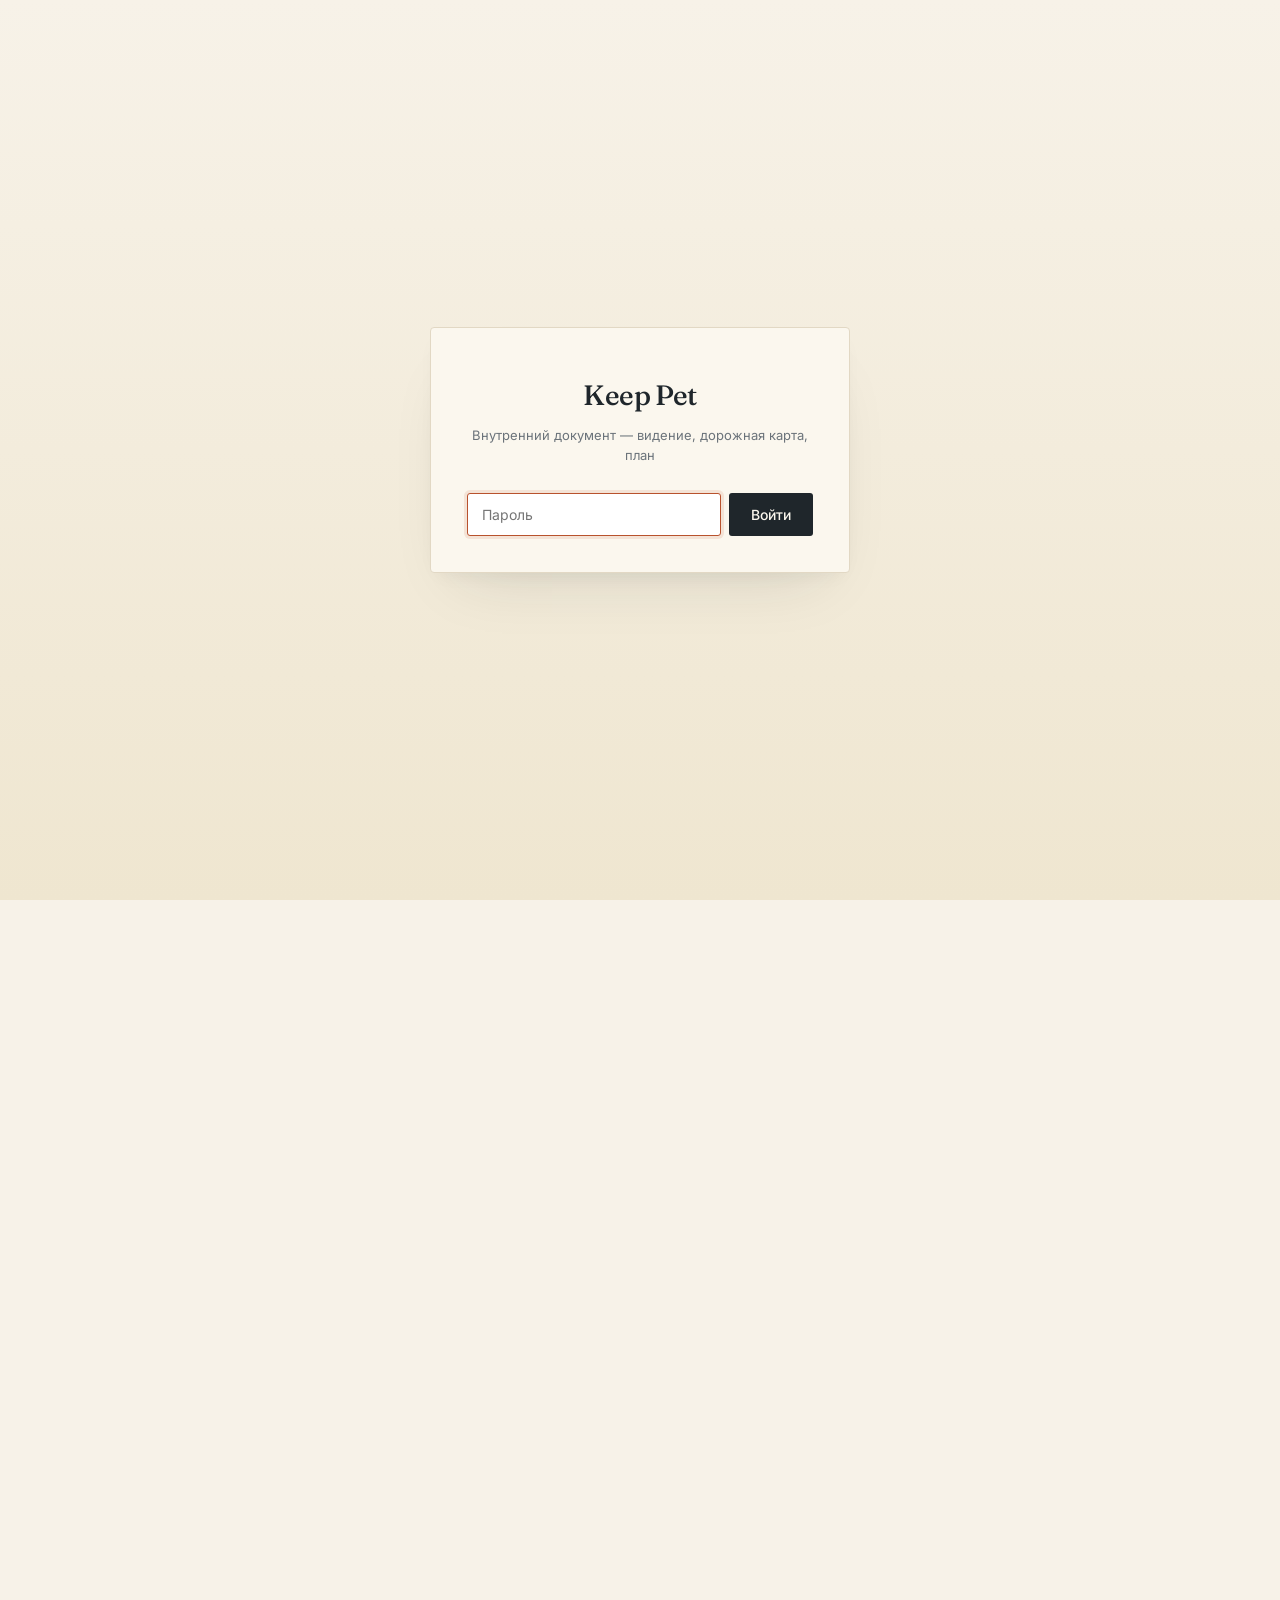
==== commit 1324ba17: "update: red-team fixes — pre-payment kickoff trigger + honest reuse list Index timeline updated: rem" ====
--- a/plan.html
+++ b/plan.html
@@ -222,6 +222,7 @@
 <hr />
 <h2>1 · TL;DR</h2>
 <p><strong>Сроки:</strong> 5 рабочих недель + 1 неделя буфера = <strong>6 календарных недель</strong> от kickoff до первых пользователей.<br />
+<strong>Триггер kickoff:</strong> день после получения pre-payment (см. §6.1). Это гарантирует, что инженер заблокирован под Keep Pet и не вытягивается на Tampere/Casino/Granat в момент старта.<br />
 <strong>Команда:</strong> 1 senior engineer full-time + 0.3 senior support из Cone Red (по reuse-фрагментам).<br />
 <strong>Бюджет:</strong> <strong>€19,000</strong> (ре-кост вниз с €30k anchor).<br />
 <strong>Что shippаем:</strong> TG-бот + PWA + 3 ядерные фичи (паспорт + прививки + еженедельный чек-ин). Полный feature-list в <code>mvp-spec.md</code>.</p>
@@ -288,7 +289,7 @@
 </tr>
 <tr>
 <td>Multi-agent верификация на онбординге</td>
-<td>2 недели (Conny <code>/discover</code> + EA-Agent intake)</td>
+<td>2 недели (heavy multi-agent intake flow)</td>
 <td>1 неделя — OCR + LLM-парсер + MCQ</td>
 <td>€2,500</td>
 </tr>
@@ -319,6 +320,80 @@
 </tbody>
 </table>
 <p><strong>Важно:</strong> часть экономии — не «срезали качество», а <strong>простой скоуп = простой код</strong>. Меньше edge-cases = меньше тестов = меньше времени.</p>
+<h3>2.1 Что конкретно мы переиспользуем (где экономия живёт реально)</h3>
+<table>
+<thead>
+<tr>
+<th>Компонент</th>
+<th>Что лифтаем</th>
+<th>Откуда</th>
+<th>Saved</th>
+</tr>
+</thead>
+<tbody>
+<tr>
+<td><strong>Postgres + pgvector + RLS scaffold</strong></td>
+<td>Multi-tenant DB schema с anti-leakage policies, NULLIF guard на tenant_id</td>
+<td>Di-Mentor (Memory Layer Phase 1, production-tested 9/9 anti-leakage tests green)</td>
+<td>~2 нед</td>
+</tr>
+<tr>
+<td><strong>Auth + user-model + tenant boundaries</strong></td>
+<td>Working code из Bankstor</td>
+<td>Bankstor production деплой</td>
+<td>~1.5 нед</td>
+</tr>
+<tr>
+<td><strong>Whisper batch transcription pipeline</strong></td>
+<td>CPU-batch worker pattern + queue + storage</td>
+<td>Внутренние эксперименты CR + Vesco STT исследование</td>
+<td>~1 нед</td>
+</tr>
+<tr>
+<td><strong>OCR + LLM-парсер pipeline</strong></td>
+<td>Pattern: Tesseract → fallback GPT-4V → LLM-extract → JSON. Rendered под ID-документы в Bankstor / Granat-onboarding</td>
+<td>Bankstor + Granat-poc</td>
+<td>~1 нед</td>
+</tr>
+<tr>
+<td><strong>Router pattern для AI-провайдеров</strong></td>
+<td>Готовая логика выбора провайдеров с idempotency + confidence-gating. Документировано в <code>playbooks/AI_COST_COMPRESSION.md</code></td>
+<td>Tampere/Casino/Granat паттерны (cross-deal)</td>
+<td>~1 нед</td>
+</tr>
+<tr>
+<td><strong>Telegram-бот scaffold (aiogram + webhook)</strong></td>
+<td>Working bot template из внутренних tools</td>
+<td>CR internal</td>
+<td>~1 нед</td>
+</tr>
+<tr>
+<td><strong>Cron + queue pattern</strong></td>
+<td>Daily/weekly job runner + push delivery</td>
+<td>Множественные CR проекты</td>
+<td>~0.5 нед</td>
+</tr>
+<tr>
+<td><strong>Buffer на интеграцию</strong></td>
+<td>(некоторая часть лифта потребует адаптации)</td>
+<td>—</td>
+<td>−1 нед</td>
+</tr>
+<tr>
+<td></td>
+<td></td>
+<td><strong>Total real reuse:</strong></td>
+<td><strong>~7 нед</strong></td>
+</tr>
+</tbody>
+</table>
+<p><strong>Honest read:</strong> ~7 engineer-weeks реального лифта (не 10.5 как было в апрельском плане). При €55/час × 40 час × 7 = €15,400 saved relative to greenfield. Этого хватает чтобы €30k → €19k без compromise. <strong>Если что-то не лифтится чисто — сразу скажу и пересчитаем.</strong> R-1 ниже это покрывает.</p>
+<p><strong>Что НЕ лифтуем</strong> (исправлено относительно апрельской версии плана):<br />
+- ~~Conversa~~ — это persona/prompt, не Python pipeline. Polezно для tone-of-voice промптов в summary, но не для transcription pipeline (это Whisper).<br />
+- ~~A-genie~~ — это meta-prompt для генерации других prompts, не runtime orchestration.<br />
+- ~~KG patterns from Tampere~~ — Tampere v1 Sparrow строила UCD, не CR.<br />
+- ~~Conny multi-agent verification~~ — Conny это strategy-consulting persona, не user-onboarding flow.</p>
+<p>Эти штуки полезны на уровне <em>подхода и дисциплины</em>, но не как lifted code.</p>
 <hr />
 <h2>3 · Бюджет — детально</h2>
 <h3>3.1 Build cost (€18,000 / 5 рабочих недель)</h3>
@@ -423,7 +498,7 @@
 </tr>
 <tr>
 <td>LLM API (router fallback на paid когда нужно)</td>
-<td>~10K calls/мес × $0.0001 = $1/мес × 3 = $3 + buffer</td>
+<td>base ~$3/мес × 3 = $10; buffer на peak fallback при провайдер-сбое (1-2 дня в месяц на платном) ~$30/мес × 3 = $90</td>
 <td>€100 / 3 мес</td>
 </tr>
 <tr>
@@ -595,7 +670,21 @@
 <p>Если <strong>что-то из этого не закрыто</strong> — не запускаем. Анкер бюджета не значит «ship at all costs».</p>
 <hr />
 <h2>6 · Команда + ответственности</h2>
-<h3>С нашей стороны (Cone Red)</h3>
+<h3>6.1 Триггер kickoff: pre-payment, не календарь</h3>
+<blockquote>
+<p><strong>Это самое важное в этом разделе. Прочитайте.</strong></p>
+</blockquote>
+<p>Я не называю «понедельник 12 мая» или «понедельник 19 мая» как kickoff date. Календарные обещания — это то, что мы уже два раза не сдержали (Apr 22 → 1 мая, и Friday 8 May → Saturday 9 May). Третий слип подряд убьёт операционное доверие, даже если cap-table закрыт.</p>
+<p>Вместо этого: <strong>kickoff = следующий рабочий день после того как pre-payment landed.</strong> Это:</p>
+<ul>
+<li><strong>Блокирует инженера под Keep Pet.</strong> Сейчас Cone Red parallel ведёт Tampere Horizon-prep (deadline 13 мая), Cloudmaven (Christoph follow-up), Casino Phase 01, Granat scaling. Без pre-payment-сигнала любой engineer может быть pulled на горящий проект в первый же день. Pre-payment превращает «возможно» в «забронировано».</li>
+<li><strong>Создаёт настоящую commitment симметрию.</strong> До этой точки 4 месяца работы (Apr 8 → May 9) — мои risk. Pre-payment — это первое реальное общее обязательство. После него у обеих сторон есть skin in the game.</li>
+<li><strong>Делает срыв сроков проблемой обеих сторон, а не только моей.</strong> Если инженер заблокирован, я держу 6 недель. Если не заблокирован — я честно скажу заранее.</li>
+</ul>
+<p><strong>Какой pre-payment:</strong> обсуждаем. Стандарт CR (после Pharmacy lessons) — 30–50% upfront. Для €19k это €5,700–€9,500. Я предлагаю <strong>€7,500</strong> (40%) — этого хватает чтобы заблокировать senior на 5 недель + хедж под infra первого месяца. Балансовый €11,500 — на кейс приёмки в week 6, привязан к acceptance criteria §5.</p>
+<p><strong>Equity 10%</strong> — отдельным треком, не привязано к pre-payment. Это закрытое решение от 6 мая.</p>
+<p><strong>После получения pre-payment</strong>: kickoff на следующий рабочий день. От kickoff до первых пользователей — 6 недель. Если pre-payment landed во вторник 13 мая — первые пользователи ~среда 25 июня. Если 20 мая — ~среда 1 июля. Линейно.</p>
+<h3>6.2 С нашей стороны (Cone Red)</h3>
 <table>
 <thead>
 <tr>
@@ -622,7 +711,7 @@
 </tr>
 </tbody>
 </table>
-<h3>С вашей стороны</h3>
+<h3>6.3 С вашей стороны</h3>
 <table>
 <thead>
 <tr>
@@ -654,7 +743,7 @@
 </tr>
 </tbody>
 </table>
-<h3>Что НЕ нужно от вас на MVP</h3>
+<h3>6.4 Что НЕ нужно от вас на MVP</h3>
 <ul>
 <li>❌ Партнёрки (вет-клиники, страховые, корм-бренды) — это Phase-2 после 10K пользователей</li>
 <li>❌ Фандинг-движения (мы сначала запускаем, потом идём к VC с тракшеном)</li>
@@ -708,12 +797,6 @@
 <td>Low-Medium</td>
 <td>Medium — но не блокирует MVP</td>
 <td>Это уже в Phase-1 metrics — узнаем после launch. Если CAC пухнет — переключаемся на partnership-acquisition</td>
-</tr>
-<tr>
-<td><strong>Free-first аудитория не конвертится в фид-обратку</strong></td>
-<td>Low</td>
-<td>Low</td>
-<td>Weekly check-in сам по себе генерирует signal. Если люди не отвечают — это сигнал, что фича не нужна, переоцениваем</td>
 </tr>
 <tr>
 <td><strong>CAC оказался &gt; $1.50 на органике + free-first traction стопорится</strong></td>
@@ -757,13 +840,14 @@
 <ol>
 <li>✅ <strong>Approve €19,000 ре-кост</strong> (или вернуть к €30k если хотите подушку)</li>
 <li>✅ <strong>Approve 6-недельный таймлайн</strong> (или предпочитаете «быстрее любой ценой» с потерей качества?)</li>
-<li>✅ <strong>Vet voice-memo capture</strong> — в parking lot или возвращаем в MVP? (cost +€2,500 если возвращаем)</li>
-<li>✅ <strong>Регионы запуска</strong> — все 3 страны (DE+IL+GE) или начинаем с одной?</li>
-<li>✅ <strong>Имя/домен</strong> — Keep Pet остаётся? Какой домен?</li>
-<li>✅ <strong>Кто будет admin support</strong> в Keep Pet после launch?</li>
-<li>✅ <strong>Google Doc для шаринга идей</strong> — Олег создал? Если да — пришли инвайт на dima@cone.red</li>
+<li>✅ <strong>Vet voice-memo capture</strong> — рекомендую держать в parking lot на v2. На созвоне 6 мая Сергей сам назвал звукозапись «дальней темой, уже далекой». Если хочешь вернуть — скажи, +€2,500 + 1 неделя; иначе по умолчанию остаётся в parking lot.</li>
+<li>✅ <strong>Имя/домен</strong> — Keep Pet остаётся (если другое — скажи сейчас). Домены проверил: <code>keep-pet.app</code> свободен · <code>keeppet.io</code> занят · <code>keep-pet.io</code> свободен. <strong>По умолчанию беру <code>keep-pet.app</code></strong> если возражений нет к моменту kickoff.</li>
+<li>✅ <strong>Кто будет admin support</strong> в Keep Pet после launch? <strong>По умолчанию: я + Юля по роте на первый месяц после launch, потом передаём designated person.</strong> Если другой план — скажи.</li>
+<li>✅ <strong>Google Doc для шаринга идей</strong> — Олег пришли инвайт на dima@cone.red.</li>
+<li>✅ <strong>Pre-payment структура</strong> — предлагаю <strong>€7,500 (40%)</strong> как kickoff-trigger, балансовый €11,500 на acceptance в week 6. Если предпочитаешь другую разбивку — назови.</li>
 </ol>
-<p>После ваших ответов — <strong>kickoff неделя 1 = понедельник 12 мая или 19 мая</strong> (на ваш выбор).</p>
+<p><strong>Регионы запуска (DE+IL+GE из Apr 21 шортлиста)</strong> — это твой call, Юля; обсудим отдельно когда дойдём до launch-материалов в week 6. Не блокирует kickoff.</p>
+<p>После ваших ответов <strong>+ pre-payment</strong> — kickoff на следующий рабочий день.</p>
 <hr />
 <p><em>План разработки 2026-05-09 by Dima + Claude. Re-cost based on May 6 narrowed scope. Anchor €30k carried as ceiling but actual estimate €19k. Sister documents: <code>mvp-spec.md</code> (фичи и архитектура) · <code>vision.md v6</code> (стратегия). Decisions §9 unblock kickoff.</em></p>
 
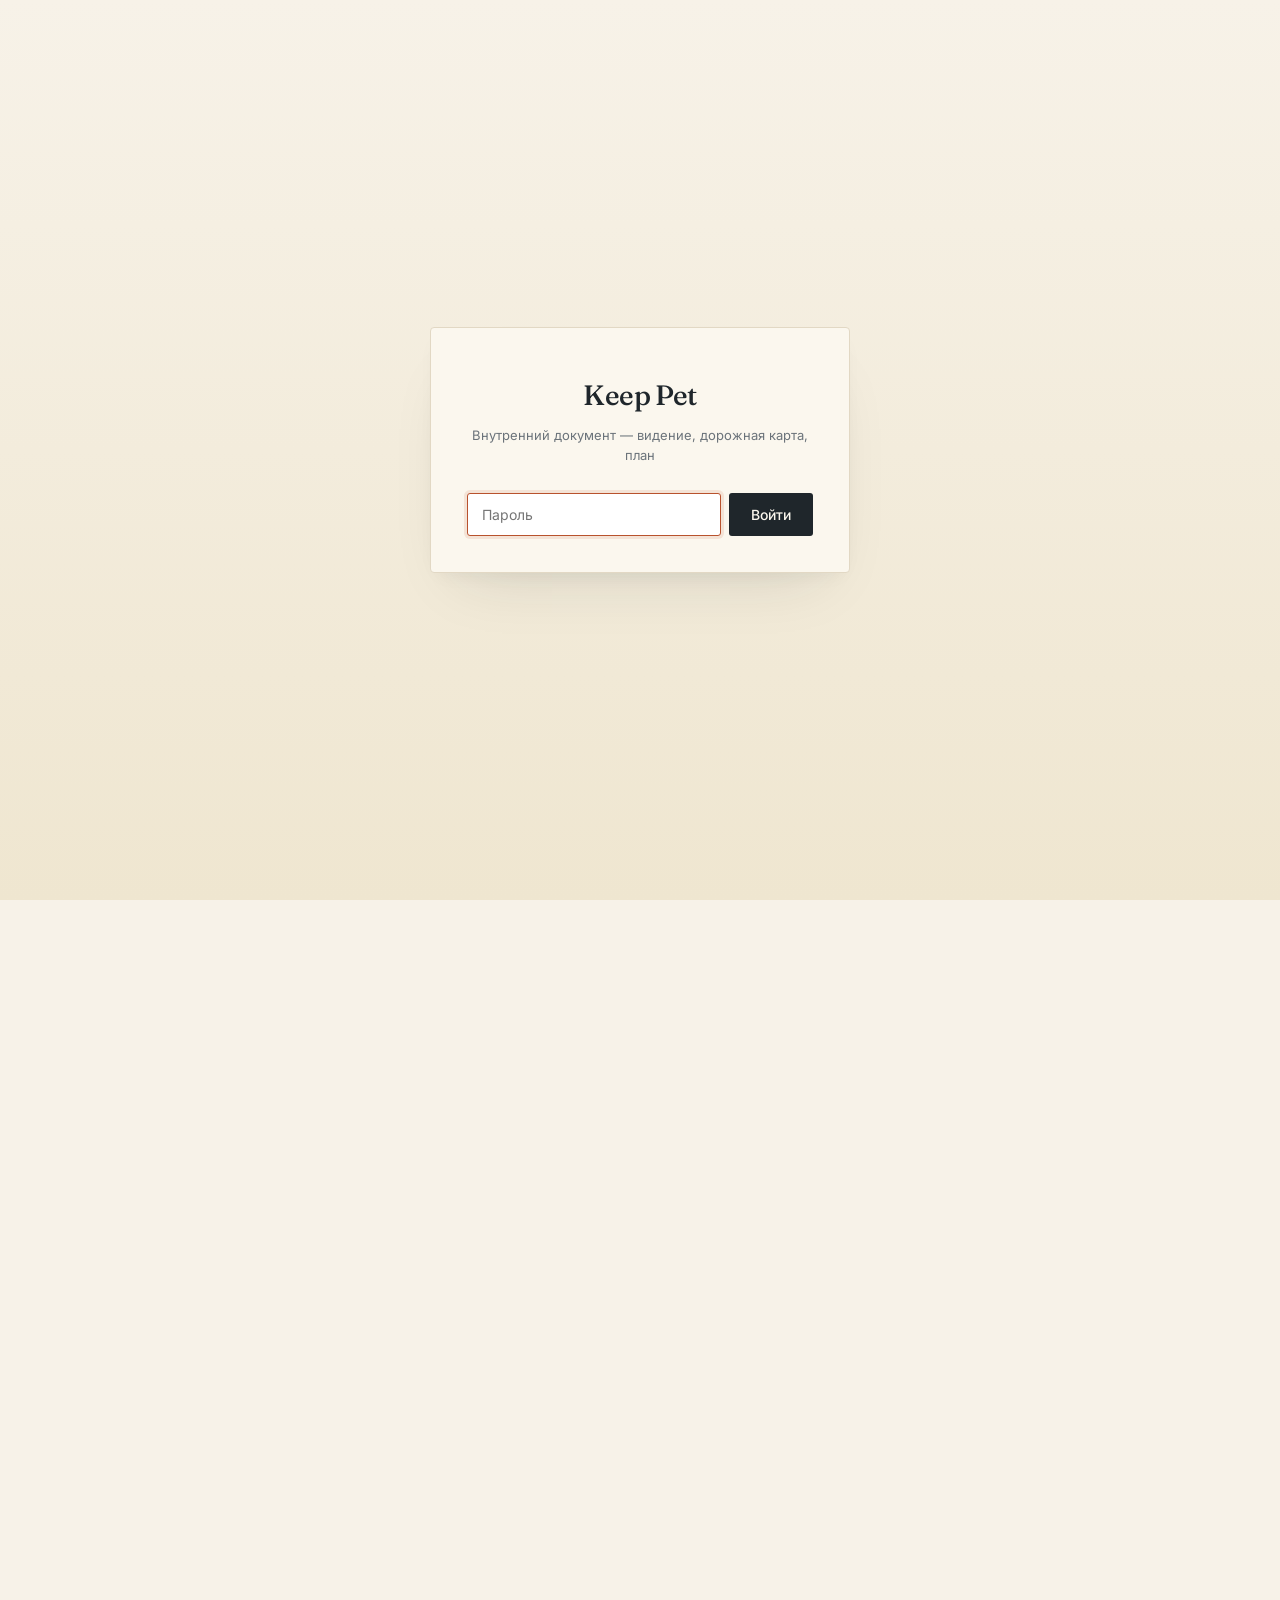
==== commit 4c1a2802: "SOW v1 + Plan v2 post-call 15 May (€19k → €12k re-cost) - sow.html: new Statement of Work page, down" ====
--- a/plan.html
+++ b/plan.html
@@ -5,7 +5,7 @@
 <meta name="viewport" content="width=device-width, initial-scale=1.0">
 <meta name="robots" content="noindex, nofollow">
 <meta name="referrer" content="no-referrer">
-<title>Keep Pet — План разработки MVP v1</title>
+<title>Keep Pet — План разработки MVP v2</title>
 <link rel="preconnect" href="https://fonts.googleapis.com">
 <link rel="preconnect" href="https://fonts.gstatic.com" crossorigin>
 <link href="https://fonts.googleapis.com/css2?family=Fraunces:ital,opsz,wght@0,9..144,300;0,9..144,400;0,9..144,500;0,9..144,600;0,9..144,700;1,9..144,300;1,9..144,400;1,9..144,500&family=IBM+Plex+Mono:ital,wght@0,400;0,500;1,400&family=Inter:wght@300;400;500;600;700&display=swap" rel="stylesheet">
@@ -56,43 +56,21 @@
 
 header.hero { padding: 56px 0 48px 0; border-bottom: 1px solid var(--line); margin-bottom: 24px; }
 .hero .eyebrow {
-  font-family: var(--mono);
-  font-style: italic;
-  color: var(--accent);
-  font-size: 13px;
-  letter-spacing: 0.04em;
-  margin-bottom: 18px;
-  font-weight: 400;
-  display: flex;
-  align-items: center;
-  gap: 14px;
-}
-.hero .eyebrow::before {
-  content: ""; width: 28px; height: 1px; background: var(--accent);
-}
+  font-family: var(--mono); font-style: italic; color: var(--accent);
+  font-size: 13px; letter-spacing: 0.04em; margin-bottom: 18px;
+  font-weight: 400; display: flex; align-items: center; gap: 14px;
+}
+.hero .eyebrow::before { content: ""; width: 28px; height: 1px; background: var(--accent); }
 .hero h1 {
-  font-family: var(--serif);
-  font-size: 52px;
-  line-height: 1.06;
-  font-weight: 400;
-  margin-bottom: 22px;
-  letter-spacing: -0.015em;
-  color: var(--ink);
-  text-wrap: balance;
-}
-.hero h1 em {
-  font-style: italic; color: var(--accent); font-weight: 400;
-}
-.hero .subtitle {
-  font-size: 18px; color: var(--ink-mid); max-width: 720px; margin-bottom: 32px; line-height: 1.55;
-}
+  font-family: var(--serif); font-size: 52px; line-height: 1.06;
+  font-weight: 400; margin-bottom: 22px; letter-spacing: -0.015em;
+  color: var(--ink); text-wrap: balance;
+}
+.hero h1 em { font-style: italic; color: var(--accent); font-weight: 400; }
+.hero .subtitle { font-size: 18px; color: var(--ink-mid); max-width: 720px; margin-bottom: 32px; line-height: 1.55; }
 .hero .meta {
-  display: grid;
-  grid-template-columns: repeat(4, 1fr);
-  gap: 24px;
-  padding-top: 26px;
-  border-top: 1px solid var(--line);
-  font-size: 14px;
+  display: grid; grid-template-columns: repeat(4, 1fr);
+  gap: 24px; padding-top: 26px; border-top: 1px solid var(--line); font-size: 14px;
 }
 @media (max-width: 720px) { .hero .meta { grid-template-columns: repeat(2, 1fr); } }
 .hero .meta .label {
@@ -108,6 +86,18 @@
   margin-bottom: 22px; font-weight: 400; border-left: 2px solid var(--accent);
 }
 
+.actions { display: flex; gap: 12px; margin-top: 32px; flex-wrap: wrap; }
+.actions .btn {
+  font-family: var(--mono); font-size: 12px; letter-spacing: 0.05em;
+  padding: 10px 18px; border: 1px solid var(--accent);
+  color: var(--accent); border-radius: 2px;
+  text-decoration: none; border-bottom: 1px solid var(--accent);
+  transition: background 0.2s;
+}
+.actions .btn:hover { background: var(--accent-soft); }
+.actions .btn.primary { background: var(--accent); color: white; }
+.actions .btn.primary:hover { background: var(--accent-deep); }
+
 h1, h2, h3, h4, h5, h6 { color: var(--ink); }
 h2 {
   font-family: var(--serif); font-weight: 400; font-size: 32px; line-height: 1.18;
@@ -118,10 +108,7 @@
   font-family: var(--serif); font-size: 24px; font-weight: 500; line-height: 1.25;
   margin: 36px 0 14px 0; letter-spacing: -0.005em;
 }
-h4 {
-  font-family: var(--serif); font-size: 19px; font-weight: 500;
-  margin-top: 28px; margin-bottom: 10px;
-}
+h4 { font-family: var(--serif); font-size: 19px; font-weight: 500; margin-top: 28px; margin-bottom: 10px; }
 p { margin-bottom: 16px; color: var(--ink); }
 ul, ol { margin: 0 0 18px 22px; }
 li { margin-bottom: 8px; color: var(--ink); }
@@ -129,23 +116,17 @@
 em { font-style: italic; }
 
 blockquote {
-  margin: 22px 0;
-  padding: 6px 0 6px 22px;
+  margin: 22px 0; padding: 6px 0 6px 22px;
   border-left: 2px solid var(--accent);
-  font-family: var(--serif);
-  font-style: italic;
-  color: var(--ink-mid);
-  font-size: 16px;
-  line-height: 1.6;
+  font-family: var(--serif); font-style: italic;
+  color: var(--ink-mid); font-size: 16px; line-height: 1.6;
 }
 blockquote p { margin-bottom: 10px; }
 blockquote p:last-child { margin-bottom: 0; }
 blockquote strong { font-style: normal; color: var(--ink); }
 
 table { width: 100%; border-collapse: collapse; margin: 22px 0; font-size: 14px; }
-th, td {
-  padding: 12px 12px 12px 0; text-align: left; border-bottom: 1px solid var(--line); vertical-align: top;
-}
+th, td { padding: 12px 12px 12px 0; text-align: left; border-bottom: 1px solid var(--line); vertical-align: top; }
 th {
   font-family: var(--serif); color: var(--ink-dim); font-weight: 500; font-size: 11px;
   letter-spacing: 0.08em; text-transform: uppercase; font-variant: small-caps;
@@ -155,29 +136,32 @@
 td code, p code, li code { font-family: var(--mono); font-size: 13px; background: var(--bg-card); padding: 1px 5px; border-radius: 2px; }
 
 pre {
-  background: var(--bg-card);
-  padding: 18px 20px;
-  border-radius: 4px;
-  font-family: var(--mono);
-  font-size: 13px;
-  line-height: 1.55;
-  overflow-x: auto;
-  margin: 18px 0;
-  border-left: 2px solid var(--ochre);
+  background: var(--bg-card); padding: 18px 20px; border-radius: 4px;
+  font-family: var(--mono); font-size: 13px; line-height: 1.55;
+  overflow-x: auto; margin: 18px 0; border-left: 2px solid var(--ochre);
 }
 pre code { background: none; padding: 0; font-size: 13px; }
 
 hr { border: none; border-top: 1px solid var(--line); margin: 36px 0; }
 
+.callout { background: var(--accent-soft); border-left: 3px solid var(--accent); padding: 18px 22px; margin: 24px 0; font-family: var(--serif); font-size: 17px; line-height: 1.55; color: var(--ink); }
+.callout strong { color: var(--accent-deep); }
+.callout.ochre { background: var(--ochre-soft); border-left-color: var(--ochre); }
+.callout.success { background: var(--success-soft); border-left-color: var(--success); }
+
+.price-row { display: grid; grid-template-columns: repeat(3, 1fr); gap: 16px; margin: 24px 0; }
+@media (max-width: 720px) { .price-row { grid-template-columns: 1fr; } }
+.price-cell { background: var(--bg-card); padding: 18px 20px; border-radius: 4px; border: 1px solid var(--line); }
+.price-cell .label { font-family: var(--mono); font-size: 11px; letter-spacing: 0.04em; color: var(--ink-faint); margin-bottom: 6px; }
+.price-cell .value { font-family: var(--serif); font-size: 28px; font-weight: 500; color: var(--ink); margin-bottom: 4px; }
+.price-cell .value .accent { color: var(--accent); }
+.price-cell .desc { font-size: 13px; color: var(--ink-mid); line-height: 1.45; }
+
 footer {
-  padding: 36px 0 56px 0;
-  color: var(--ink-faint);
-  font-size: 13px;
-  text-align: center;
-  font-family: var(--serif);
-  font-style: italic;
-  border-top: 1px solid var(--line);
-  margin-top: 32px;
+  padding: 36px 0 56px 0; color: var(--ink-faint);
+  font-size: 13px; text-align: center;
+  font-family: var(--serif); font-style: italic;
+  border-top: 1px solid var(--line); margin-top: 32px;
 }
 footer .logo {
   font-family: var(--serif); font-weight: 500; color: var(--accent);
@@ -194,11 +178,12 @@
   header.hero { padding: 0 0 22px 0; page-break-after: avoid; }
   .hero h1 { font-size: 30pt; line-height: 1.05; margin-bottom: 14px; }
   .hero .subtitle { font-size: 12pt; margin-bottom: 18px; }
+  .actions { display: none; }
   h2 { font-size: 19pt; margin: 28px 0 12px 0; page-break-after: avoid; }
   h3 { font-size: 14pt; margin: 18px 0 8px 0; page-break-after: avoid; }
   h4 { font-size: 12pt; margin-top: 14px; page-break-after: avoid; }
   p, li { font-size: 10.5pt; }
-  table, blockquote, pre { page-break-inside: avoid; }
+  table, blockquote, pre, .callout, .price-row { page-break-inside: avoid; }
   *, *::before, *::after { -webkit-print-color-adjust: exact; print-color-adjust: exact; }
   a { color: var(--accent); border-bottom: none; }
   footer { padding: 18px 0; page-break-before: avoid; }
@@ -212,619 +197,415 @@
 <div class="wrap">
 
 <header class="hero">
-  <div class="version-stamp">План разработки · v1 · 2026-05-09 · ре-кост −€11k</div>
-  <div class="eyebrow">Keep Pet · План разработки + ре-кост · для Олега, Юли, Сергея</div>
-  <h1>€19,000 за 6 недель — <em>скоуп уменьшился, бюджет тоже</em>.</h1>
-  <p class="subtitle">Ре-кост вниз с €30k anchor: новый скоуп от 6 мая (3 ядерные фичи без vet voice-memo и lost-pet poster) даёт реальный чек €19k. План по неделям, 7 acceptance criteria до launch, 7 рисков с митигацией, 7 решений нужны от вас для kickoff.</p>
-  <div class="meta"><div><div class="label">Build cost</div><div class="value">€18,000</div></div><div><div class="label">Runtime (3 мес)</div><div class="value">€1,000</div></div><div><div class="label">Сроки</div><div class="value">6 недель</div></div><div><div class="label">Команда</div><div class="value">1 senior + support</div></div></div>
+  <div class="version-stamp">План v2 · 2026-05-16 · post-call 15 мая · ре-кост −€7k</div>
+  <div class="eyebrow">Keep Pet · План разработки + бюджет · для Олега, Юли, Сергея</div>
+  <h1>€12,000 за 6 недель — <em>скоуп сужен ещё, ценник тоже</em>.</h1>
+  <p class="subtitle">Ре-кост вниз с €19k anchor после звонка 15 мая: PWA отложена на Phase-2, runtime near-zero через free credit programs, тяжёлый reuse (Di-Mentor memory + Bankstor TMA + Granat OCR), Murgav добавлен как параллельный TG-бот для России. 8 acceptance criteria до launch, 3 транша оплаты привязаны к AC, коммерческая гибкость открыта к обсуждению.</p>
+  <div class="meta">
+    <div><div class="label">Ceiling</div><div class="value">€12,000</div></div>
+    <div><div class="label">Floor</div><div class="value">€10,000</div></div>
+    <div><div class="label">Сроки</div><div class="value">6 недель</div></div>
+    <div><div class="label">Pre-payment</div><div class="value">€4,000</div></div>
+  </div>
+  <div class="actions">
+    <a class="btn primary" href="sow.html">📄 Скачать SOW (контракт)</a>
+    <a class="btn" href="spec.html">MVP Спецификация</a>
+    <a class="btn" href="vision.html">Видение v6</a>
+    <a class="btn" href="index.html">На главную</a>
+  </div>
 </header>
 
 <hr />
+
 <h2>1 · TL;DR</h2>
+
+<div class="price-row">
+  <div class="price-cell">
+    <div class="label">Ceiling</div>
+    <div class="value"><span class="accent">€12,000</span></div>
+    <div class="desc">Если buffer использован полностью</div>
+  </div>
+  <div class="price-cell">
+    <div class="label">Floor</div>
+    <div class="value">€10,000</div>
+    <div class="desc">Если buffer не понадобился</div>
+  </div>
+  <div class="price-cell">
+    <div class="label">Pre-payment</div>
+    <div class="value">€4,000</div>
+    <div class="desc">Триггер kickoff</div>
+  </div>
+</div>
+
 <p><strong>Сроки:</strong> 5 рабочих недель + 1 неделя буфера = <strong>6 календарных недель</strong> от kickoff до первых пользователей.<br />
-<strong>Триггер kickoff:</strong> день после получения pre-payment (см. §6.1). Это гарантирует, что инженер заблокирован под Keep Pet и не вытягивается на Tampere/Casino/Granat в момент старта.<br />
+<strong>Триггер kickoff:</strong> next business day после прихода pre-payment €4,000 (см. §6.1).<br />
 <strong>Команда:</strong> 1 senior engineer full-time + 0.3 senior support из Cone Red (по reuse-фрагментам).<br />
-<strong>Бюджет:</strong> <strong>€19,000</strong> (ре-кост вниз с €30k anchor).<br />
-<strong>Что shippаем:</strong> TG-бот + PWA + 3 ядерные фичи (паспорт + прививки + еженедельный чек-ин). Полный feature-list в <code>mvp-spec.md</code>.</p>
-<table>
-<thead>
-<tr>
-<th>Метрика</th>
-<th>Apr 21 план</th>
-<th>May 6 план (сейчас)</th>
-<th>Дельта</th>
-</tr>
-</thead>
-<tbody>
-<tr>
-<td>Сроки</td>
-<td>10–12 недель</td>
-<td><strong>6 недель</strong></td>
-<td><strong>−40–50%</strong></td>
-</tr>
-<tr>
-<td>Бюджет</td>
-<td>€30,000</td>
-<td><strong>€19,000</strong></td>
-<td><strong>−€11,000 (−37%)</strong></td>
-</tr>
-<tr>
-<td>Engineer profile</td>
-<td>1 senior + 0.5 junior</td>
-<td>1 senior + 0.3 senior support</td>
-<td>проще</td>
-</tr>
-<tr>
-<td>Фич в скоупе</td>
-<td>7 (включая vet voice-memo + lost-pet poster)</td>
-<td><strong>3 ядерные + read-only паспорт по QR</strong></td>
-<td>уже́</td>
-</tr>
-</tbody>
-</table>
-<p><strong>Почему ре-кост:</strong> скоуп уменьшился (vet voice-memo и lost-pet poster в parking lot, ежедневные рутины убраны, real-time AI вынесен в paid-tier на потом). Архитектура проще (нет heavy multi-agent онбординга — OCR + LLM-парсер + MCQ-вопросы). Open-source стек (Whisper + Qwen/router) — variable cost near-zero.</p>
-<hr />
-<h2>2 · Что меняется относительно апрельского плана</h2>
-<table>
-<thead>
-<tr>
-<th>Тема</th>
-<th>Было (Apr 21)</th>
-<th>Стало (May 6)</th>
-<th>Экономия</th>
-</tr>
-</thead>
-<tbody>
-<tr>
-<td>Vet voice-memo capture</td>
-<td>1 неделя инженерной работы</td>
-<td>parking lot</td>
-<td>€2,500</td>
-</tr>
-<tr>
-<td>Lost-pet poster generator</td>
-<td>(входило в ту же €2,500 строку)</td>
-<td>parking lot</td>
-<td>(та же строка)</td>
-</tr>
-<tr>
-<td>Multi-agent верификация на онбординге</td>
-<td>2 недели (heavy multi-agent intake flow)</td>
-<td>1 неделя — OCR + LLM-парсер + MCQ</td>
-<td>€2,500</td>
-</tr>
-<tr>
-<td>Streaming voice TTS/ASR (real-time)</td>
-<td>1 неделя</td>
-<td>parking lot (paid-tier на потом)</td>
-<td>€2,500</td>
-</tr>
-<tr>
-<td>Daily proactive check-ins</td>
-<td>предполагалось daily AI engagement</td>
-<td>weekly batch — cron-job</td>
-<td>€1,500</td>
-</tr>
-<tr>
-<td>API + cloud + transcription</td>
-<td>€3,000 (3 месяца)</td>
-<td>€1,000 (Whisper self-hosted + Qwen/router)</td>
-<td>€2,000</td>
-</tr>
-<tr>
-<td><strong>Total saved</strong></td>
-<td></td>
-<td></td>
-<td><strong>~€11,000</strong></td>
-</tr>
-</tbody>
-</table>
-<p><strong>Важно:</strong> часть экономии — не «срезали качество», а <strong>простой скоуп = простой код</strong>. Меньше edge-cases = меньше тестов = меньше времени.</p>
-<h3>2.1 Что конкретно мы переиспользуем (где экономия живёт реально)</h3>
-<table>
-<thead>
-<tr>
-<th>Компонент</th>
-<th>Что лифтаем</th>
-<th>Откуда</th>
-<th>Saved</th>
-</tr>
-</thead>
-<tbody>
-<tr>
-<td><strong>Postgres + pgvector + RLS scaffold</strong></td>
-<td>Multi-tenant DB schema с anti-leakage policies, NULLIF guard на tenant_id</td>
-<td>Di-Mentor (Memory Layer Phase 1, production-tested 9/9 anti-leakage tests green)</td>
-<td>~2 нед</td>
-</tr>
-<tr>
-<td><strong>Auth + user-model + tenant boundaries</strong></td>
-<td>Working code из Bankstor</td>
-<td>Bankstor production деплой</td>
-<td>~1.5 нед</td>
-</tr>
-<tr>
-<td><strong>Whisper batch transcription pipeline</strong></td>
-<td>CPU-batch worker pattern + queue + storage</td>
-<td>Внутренние эксперименты CR + Vesco STT исследование</td>
-<td>~1 нед</td>
-</tr>
-<tr>
-<td><strong>OCR + LLM-парсер pipeline</strong></td>
-<td>Pattern: Tesseract → fallback GPT-4V → LLM-extract → JSON. Rendered под ID-документы в Bankstor / Granat-onboarding</td>
-<td>Bankstor + Granat-poc</td>
-<td>~1 нед</td>
-</tr>
-<tr>
-<td><strong>Router pattern для AI-провайдеров</strong></td>
-<td>Готовая логика выбора провайдеров с idempotency + confidence-gating. Документировано в <code>playbooks/AI_COST_COMPRESSION.md</code></td>
-<td>Tampere/Casino/Granat паттерны (cross-deal)</td>
-<td>~1 нед</td>
-</tr>
-<tr>
-<td><strong>Telegram-бот scaffold (aiogram + webhook)</strong></td>
-<td>Working bot template из внутренних tools</td>
-<td>CR internal</td>
-<td>~1 нед</td>
-</tr>
-<tr>
-<td><strong>Cron + queue pattern</strong></td>
-<td>Daily/weekly job runner + push delivery</td>
-<td>Множественные CR проекты</td>
-<td>~0.5 нед</td>
-</tr>
-<tr>
-<td><strong>Buffer на интеграцию</strong></td>
-<td>(некоторая часть лифта потребует адаптации)</td>
-<td>—</td>
-<td>−1 нед</td>
-</tr>
-<tr>
-<td></td>
-<td></td>
-<td><strong>Total real reuse:</strong></td>
-<td><strong>~7 нед</strong></td>
-</tr>
-</tbody>
-</table>
-<p><strong>Honest read:</strong> ~7 engineer-weeks реального лифта (не 10.5 как было в апрельском плане). При €55/час × 40 час × 7 = €15,400 saved relative to greenfield. Этого хватает чтобы €30k → €19k без compromise. <strong>Если что-то не лифтится чисто — сразу скажу и пересчитаем.</strong> R-1 ниже это покрывает.</p>
-<p><strong>Что НЕ лифтуем</strong> (исправлено относительно апрельской версии плана):<br />
-- ~~Conversa~~ — это persona/prompt, не Python pipeline. Polezно для tone-of-voice промптов в summary, но не для transcription pipeline (это Whisper).<br />
-- ~~A-genie~~ — это meta-prompt для генерации других prompts, не runtime orchestration.<br />
-- ~~KG patterns from Tampere~~ — Tampere v1 Sparrow строила UCD, не CR.<br />
-- ~~Conny multi-agent verification~~ — Conny это strategy-consulting persona, не user-onboarding flow.</p>
-<p>Эти штуки полезны на уровне <em>подхода и дисциплины</em>, но не как lifted code.</p>
-<hr />
+<strong>Бюджет:</strong> <strong>€12,000 ceiling</strong> · <strong>€10,000 floor</strong> (ре-кост вниз с €19k anchor после звонка 15 мая).<br />
+<strong>Что shippаем:</strong> TG-бот Keep Pet + TG-бот Murgav (RU) + 6 ядерных функций + memory layer + QR-share. PWA отложена на Phase-2.</p>
+
+<table>
+<thead>
+<tr><th>Метрика</th><th>Apr 21 план</th><th>May 9 план</th><th>May 16 SOW (сейчас)</th><th>Дельта от Apr 21</th></tr>
+</thead>
+<tbody>
+<tr><td>Сроки</td><td>10–12 недель</td><td>6 недель</td><td><strong>6 недель</strong></td><td><strong>−40–50%</strong></td></tr>
+<tr><td>Бюджет</td><td>€30,000</td><td>€19,000</td><td><strong>€12,000 ceiling / €10,000 floor</strong></td><td><strong>−€18–20k (−60–67%)</strong></td></tr>
+<tr><td>Engineer profile</td><td>1 senior + 0.5 junior</td><td>1 senior + 0.3 support</td><td>1 senior + 0.3 support</td><td>проще</td></tr>
+<tr><td>Каналы</td><td>TMA + PWA + Apple/Android</td><td>TMA + PWA</td><td><strong>TMA only (PWA → Phase-2)</strong></td><td>TG-first</td></tr>
+<tr><td>Регионы</td><td>1 deployment</td><td>1 deployment</td><td><strong>2 deployments (Keep Pet + Murgav)</strong></td><td>Russia + intl</td></tr>
+<tr><td>Memory Layer</td><td>не упомянут</td><td>implied</td><td><strong>explicit AC #5</strong></td><td>per-pet personalization</td></tr>
+</tbody>
+</table>
+
+<div class="callout">
+<strong>Почему ещё ре-кост от €19k к €12k.</strong> На звонке 15 мая зафиксированы дельты: PWA отложена (Юля + Олег: TG-first), runtime закрывается через бесплатные программы LLM-кредитов (Codex/GPT + Xiaomi MIMO + Anthropic partner + Z.AI), Murgav как параллельный TG-бот для России без переписывания (1 день инженера), QR-share inline в TMA через reuse внутреннего scaffold. Memory Layer переносим из Di-Mentor — это <strong>lift, не greenfield</strong>.
+</div>
+
+<hr />
+
+<h2>2 · Что изменилось от мая к маю</h2>
+
+<h3>2.1 Дельты после звонка 15 мая (vs. dev-plan v1 от 9 мая)</h3>
+
+<table>
+<thead>
+<tr><th>Тема</th><th>9 мая (dev-plan v1)</th><th>16 мая (SOW v1)</th><th>Эффект на бюджет</th></tr>
+</thead>
+<tbody>
+<tr><td><strong>PWA</strong></td><td>в скоупе (€2,500)</td><td>parking lot — отложено на Phase-2</td><td><strong>−€2,500</strong></td></tr>
+<tr><td><strong>Murgav (RU)</strong></td><td>не упомянут</td><td>параллельный TG-бот, те же фичи, отдельный сервер (Питер ~€30/мес)</td><td>+€250 work + €30/мес infra</td></tr>
+<tr><td><strong>Memory Layer</strong></td><td>implied без AC</td><td>explicit AC #5, lift из Di-Mentor Phase 1</td><td>+€750 integration</td></tr>
+<tr><td><strong>Read-only паспорт + QR-share</strong></td><td>€750 в «хочется»</td><td>inline в TMA через reuse внутреннего scaffold</td><td><strong>−€750</strong></td></tr>
+<tr><td><strong>Runtime</strong></td><td>€1,000 (3 мес)</td><td>€250 — через free credit programs</td><td><strong>−€750</strong></td></tr>
+<tr><td><strong>Backend glue</strong></td><td>€3,750</td><td>€2,250 — harder Bankstor reuse</td><td><strong>−€1,500</strong></td></tr>
+<tr><td><strong>Buffer</strong></td><td>€1,750</td><td>€2,000</td><td>+€250</td></tr>
+<tr><td><strong>Payment structure</strong></td><td>€7,500 pre + €11,500 final</td><td>€4k pre + €4k mid + €2–4k final</td><td>3 транша привязаны к AC</td></tr>
+<tr><td><strong>Коммерческая гибкость</strong></td><td>не описана</td><td>+ §10 — credit mechanism + raise-revert</td><td>new</td></tr>
+<tr><td colspan="3"><strong>Чистый эффект на ceiling</strong></td><td><strong>−€7,000 (€19k → €12k)</strong></td></tr>
+</tbody>
+</table>
+
+<h3>2.2 Что конкретно мы переиспользуем</h3>
+
+<table>
+<thead>
+<tr><th>Компонент</th><th>Что лифтаем</th><th>Откуда</th><th>Saved</th></tr>
+</thead>
+<tbody>
+<tr><td><strong>Postgres + pgvector + RLS scaffold</strong></td><td>Multi-tenant DB schema с anti-leakage policies, NULLIF guard на tenant_id</td><td>Di-Mentor (Memory Layer Phase 1, production-tested 9/9 anti-leakage tests green)</td><td>~2 нед</td></tr>
+<tr><td><strong>Memory Layer integration</strong></td><td>Полный per-pet memory pipeline (storage + retrieval + adaptive prompts)</td><td>Di-Mentor Phase 1 (NULLIF-guarded RLS, production-tested)</td><td>~1.5 нед</td></tr>
+<tr><td><strong>Auth + user-model + tenant boundaries</strong></td><td>Working code</td><td>Bankstor production деплой</td><td>~1.5 нед</td></tr>
+<tr><td><strong>OCR + LLM-парсер pipeline</strong></td><td>Tesseract → fallback GPT-4V → LLM-extract → JSON. Rendered под ID-документы.</td><td>Bankstor + Granat-poc</td><td>~1 нед</td></tr>
+<tr><td><strong>Telegram Mini App scaffold</strong></td><td>Working TMA template с user-integration + QR-share patterns</td><td>CR internal tools</td><td>~1 нед</td></tr>
+<tr><td><strong>Router pattern для AI-провайдеров</strong></td><td>Готовая логика выбора провайдеров с idempotency + confidence-gating. Документировано в <code>playbooks/AI_COST_COMPRESSION.md</code></td><td>Tampere/Casino/Granat паттерны (cross-deal)</td><td>~1 нед</td></tr>
+<tr><td><strong>Telegram-бот scaffold (aiogram + webhook)</strong></td><td>Working bot template</td><td>CR internal</td><td>~1 нед</td></tr>
+<tr><td><strong>Cron + queue pattern</strong></td><td>Daily/weekly job runner + push delivery</td><td>Множественные CR проекты</td><td>~0.5 нед</td></tr>
+<tr><td><strong>Buffer на интеграцию</strong></td><td>(некоторая часть лифта потребует адаптации)</td><td>—</td><td>−1.5 нед</td></tr>
+<tr><td></td><td></td><td><strong>Total real reuse:</strong></td><td><strong>~8 нед</strong></td></tr>
+</tbody>
+</table>
+
+<p><strong>Honest read:</strong> ~8 engineer-weeks реального лифта. При €55/час × 40 час × 8 = €17,600 saved relative to greenfield. Этого хватает чтобы €30k → €12k без compromise. <strong>Если что-то не лифтится чисто — сразу скажу и пересчитаем.</strong> R-1 ниже это покрывает.</p>
+
+<hr />
+
 <h2>3 · Бюджет — детально</h2>
-<h3>3.1 Build cost (€18,000 / 5 рабочих недель)</h3>
-<table>
-<thead>
-<tr>
-<th>#</th>
-<th>Задача</th>
-<th>Effort</th>
-<th>Cost</th>
-</tr>
-</thead>
-<tbody>
-<tr>
-<td>1</td>
-<td><strong>Backend glue</strong> — auth, user-model, паспорт persistence, schema, API skeleton</td>
-<td>1.5 senior нед</td>
-<td>€3,750</td>
-</tr>
-<tr>
-<td>2</td>
-<td><strong>Онбординг flow</strong> — OCR pipeline (Tesseract или GPT-4V → self-hosted) + LLM-парсер + MCQ-расспрос до 85% полей</td>
-<td>1 senior нед</td>
-<td>€2,500</td>
-</tr>
-<tr>
-<td>3</td>
-<td><strong>Telegram-бот</strong> — aiogram, inline keyboards, voice capture, webhook, deeplinks</td>
-<td>1 senior нед</td>
-<td>€2,500</td>
-</tr>
-<tr>
-<td>4</td>
-<td><strong>PWA</strong> — React + Vite, service worker, mirror логики бота, форма онбординга, паспорт-вью</td>
-<td>1 senior нед</td>
-<td>€2,500</td>
-</tr>
-<tr>
-<td>5</td>
-<td><strong>Read-only passport view + QR-share</strong> — публичная страница, защита от индексирования, QR-генератор</td>
-<td>0.3 нед</td>
-<td>€750</td>
-</tr>
-<tr>
-<td>6</td>
-<td><strong>Cron: vaccination reminders</strong> — daily-job, проход по паспортам, push в TG/PWA</td>
-<td>0.3 нед</td>
-<td>€750</td>
-</tr>
-<tr>
-<td>7</td>
-<td><strong>Weekly check-in flow</strong> — voice capture, форма, очередь записей в БД (без AI на этом шаге)</td>
-<td>0.7 нед</td>
-<td>€1,750</td>
-</tr>
-<tr>
-<td>8</td>
-<td><strong>Batch worker: monthly summary</strong> — Whisper транскрипция + Qwen/router LLM call + push доставка</td>
-<td>0.4 нед</td>
-<td>€1,000</td>
-</tr>
-<tr>
-<td>9</td>
-<td><strong>Инфра, деплой, мониторинг, telemetry</strong></td>
-<td>0.3 нед</td>
-<td>€750</td>
-</tr>
-<tr>
-<td></td>
-<td><strong>SUBTOTAL build</strong></td>
-<td><strong>5.0 нед</strong></td>
-<td><strong>€16,250</strong></td>
-</tr>
-<tr>
-<td>10</td>
-<td><strong>Buffer (testing, polish, contingency)</strong></td>
-<td>1.0 нед</td>
-<td>€1,750</td>
-</tr>
-<tr>
-<td></td>
-<td><strong>TOTAL build</strong></td>
-<td><strong>6.0 нед</strong></td>
-<td><strong>€18,000</strong></td>
-</tr>
-</tbody>
-</table>
-<h3>3.2 Runtime cost (€1,000 / 3 месяца после launch)</h3>
-<table>
-<thead>
-<tr>
-<th>Статья</th>
-<th>Расчёт</th>
-<th>Cost</th>
-</tr>
-</thead>
-<tbody>
-<tr>
-<td>Хостинг (DigitalOcean / Hetzner)</td>
-<td>small Postgres + Redis + 2 workers + S3-storage</td>
-<td>€450 / 3 мес</td>
-</tr>
-<tr>
-<td>LLM API (router fallback на paid когда нужно)</td>
-<td>base ~$3/мес × 3 = $10; buffer на peak fallback при провайдер-сбое (1-2 дня в месяц на платном) ~$30/мес × 3 = $90</td>
-<td>€100 / 3 мес</td>
-</tr>
-<tr>
-<td>Транскрипция (Whisper self-hosted)</td>
-<td>uses our own infra, no external cost</td>
-<td>€0</td>
-</tr>
-<tr>
-<td>OCR (Tesseract self-hosted или ad-hoc GPT-4V на онбординге)</td>
-<td>один call per user, ~10K users в Phase-1</td>
-<td>€150 / 3 мес</td>
-</tr>
-<tr>
-<td>Telegram-bot: бесплатно</td>
-<td>0</td>
-<td>€0</td>
-</tr>
-<tr>
-<td>Domain + SSL</td>
-<td>один раз ~€20 + €0</td>
-<td>€20</td>
-</tr>
-<tr>
-<td>Sentry / monitoring</td>
-<td>free tier до 5K events</td>
-<td>€0</td>
-</tr>
-<tr>
-<td>Telemetry / analytics (PostHog self-hosted)</td>
-<td>0</td>
-<td>€0</td>
-</tr>
-<tr>
-<td>Buffer</td>
-<td>непредвиденное (новый провайдер, peak load, etc.)</td>
-<td>€280</td>
-</tr>
-<tr>
-<td><strong>TOTAL runtime (3 месяца)</strong></td>
-<td></td>
-<td><strong>€1,000</strong></td>
-</tr>
-</tbody>
-</table>
-<p><strong>Проекция runtime после 3 месяцев</strong> (если хочется планировать дальше): variable cost &lt;$0.01/user/mo (см. spec §3.3) → 10K активных = ~$100/mo runtime ongoing → €100/mo × 12 = <strong>€1,200/год</strong> при 10K-user gate. Эти деньги идут уже из seed-раунда, не из текущего бюджета.</p>
-<h3>3.3 Grand total</h3>
-<table>
-<thead>
-<tr>
-<th>Блок</th>
-<th>€</th>
-</tr>
-</thead>
-<tbody>
-<tr>
-<td>Build (с буфером)</td>
-<td>18,000</td>
-</tr>
-<tr>
-<td>Runtime (3 месяца после launch)</td>
-<td>1,000</td>
-</tr>
-<tr>
-<td><strong>GRAND TOTAL</strong></td>
-<td><strong>€19,000</strong></td>
-</tr>
-</tbody>
-</table>
-<h3>3.4 Возможные доплаты (если станет нужно — называю заранее)</h3>
-<table>
-<thead>
-<tr>
-<th>Случай</th>
-<th>Доп.cost</th>
-<th>Когда триггерится</th>
-</tr>
-</thead>
-<tbody>
-<tr>
-<td>Native iOS / Android app (если PWA-лимиты бьют)</td>
-<td>€8–12k</td>
-<td>Только после публичного запуска и видения реальных limit</td>
-</tr>
-<tr>
-<td>Heavy custom OCR (если бумажные паспорта в RU/IL/DE окажутся плохо OCR-ятся)</td>
-<td>€1–2k</td>
-<td>После первых 100 пользователей с реальными бумагами</td>
-</tr>
-<tr>
-<td>Дополнительные локали (более 2-х языков)</td>
-<td>€500/локаль</td>
-<td>По запросу</td>
-</tr>
-<tr>
-<td>Real-time AI чат как paid-tier</td>
-<td>€4–5k</td>
-<td>Уже после фандинга, не сейчас</td>
-</tr>
-</tbody>
-</table>
+
+<h3>3.1 Build cost (€9,750 / 4 рабочих недели)</h3>
+
+<table>
+<thead>
+<tr><th>#</th><th>Задача</th><th>Effort</th><th>Cost</th></tr>
+</thead>
+<tbody>
+<tr><td>1</td><td><strong>Backend glue</strong> — auth, user-model, паспорт persistence, schema, API skeleton. <em>Hard reuse Bankstor + Di-Mentor.</em></td><td>1.0 senior нед</td><td>€2,250</td></tr>
+<tr><td>2</td><td><strong>Онбординг flow</strong> — OCR pipeline (Tesseract + GPT-4V fallback) + LLM-парсер + MCQ-расспрос до 85% полей. <em>Reuse Granat OCR pipeline.</em></td><td>0.8 senior нед</td><td>€2,000</td></tr>
+<tr><td>3</td><td><strong>TG-бот scaffold + read-only passport + QR-share</strong> — aiogram, inline keyboards, TMA с просмотром паспорта, QR-генератор. <em>Reuse CR internal TMA scaffold.</em></td><td>0.8 senior нед</td><td>€2,000</td></tr>
+<tr><td>4</td><td><strong>Прививочный календарь + push (cron, без AI)</strong> — daily-job, проход по паспортам, расчёт следующих дат, push в TG</td><td>0.3 нед</td><td>€750</td></tr>
+<tr><td>5</td><td><strong>Weekly check-in flow</strong> — голос + кнопки, очередь записей в БД (без AI на этом шаге)</td><td>0.5 нед</td><td>€1,250</td></tr>
+<tr><td>6</td><td><strong>Memory Layer integration</strong> — per-pet history, adaptive Q-extension foundation. <em>Lift из Di-Mentor Phase 1.</em></td><td>0.3 нед</td><td>€750</td></tr>
+<tr><td>7</td><td><strong>Murgav branding + parallel deploy</strong> — отдельный TG-бот, российский сервер (TimeWeb Питер), logo swap, smoke-test</td><td>0.1 нед</td><td>€250</td></tr>
+<tr><td>8</td><td><strong>Инфра, deploy, мониторинг, telemetry</strong></td><td>0.2 нед</td><td>€500</td></tr>
+<tr><td></td><td><strong>SUBTOTAL build</strong></td><td><strong>4.0 нед</strong></td><td><strong>€9,750</strong></td></tr>
+<tr><td>9</td><td><strong>Buffer (testing, polish, contingency, free credit applications)</strong></td><td>1.5 нед</td><td>€2,000</td></tr>
+<tr><td>10</td><td><strong>Runtime 3 мес</strong> (hosting Amsterdam + Питер; LLM через free credits)</td><td>—</td><td>€250</td></tr>
+<tr><td></td><td><strong>GRAND CEILING</strong></td><td><strong>5.5 нед</strong></td><td><strong>€12,000</strong></td></tr>
+<tr><td></td><td><strong>GRAND FLOOR</strong> (если buffer не использован)</td><td></td><td><strong>€10,000</strong></td></tr>
+</tbody>
+</table>
+
+<h3>3.2 Runtime cost (€250 / 3 месяца после launch)</h3>
+
+<table>
+<thead>
+<tr><th>Статья</th><th>Расчёт</th><th>Cost</th></tr>
+</thead>
+<tbody>
+<tr><td>Хостинг Amsterdam (Keep Pet)</td><td>DigitalOcean/Hetzner — small Postgres + Redis + 2 workers + S3</td><td>€100 / 3 мес</td></tr>
+<tr><td>Хостинг Питер (Murgav)</td><td>TimeWeb — обрезанный mirror, ~3,500₽/мес ≈ €30</td><td>€90 / 3 мес</td></tr>
+<tr><td>LLM API</td><td><strong>Через free credit programs</strong>: Codex/GPT credits + Xiaomi MIMO + Anthropic partner ($200/мес) + Z.AI subscription fallback</td><td>€0 (надеемся) / €100 (если только Z.AI)</td></tr>
+<tr><td>Транскрипция (Whisper self-hosted)</td><td>uses our own infra</td><td>€0</td></tr>
+<tr><td>OCR (Tesseract self-hosted + ad-hoc GPT-4V)</td><td>один call per user</td><td>€20 / 3 мес</td></tr>
+<tr><td>Domain + SSL</td><td>один раз ~€20</td><td>€20</td></tr>
+<tr><td>Sentry / monitoring / PostHog</td><td>free tier</td><td>€0</td></tr>
+<tr><td><strong>TOTAL runtime (3 мес)</strong></td><td></td><td><strong>€250</strong></td></tr>
+</tbody>
+</table>
+
+<p><strong>Если все 3 free credit programs откажут</strong> — runtime поднимается до €550 (Z.AI subscription $100/мес × 3 = €270 + хостинг). Buffer §3.1 это покрывает.</p>
+
+<h3>3.3 Возможные доплаты (если станет нужно — называю заранее)</h3>
+
+<table>
+<thead>
+<tr><th>Случай</th><th>Доп.cost</th><th>Когда триггерится</th></tr>
+</thead>
+<tbody>
+<tr><td>Native iOS / Android app (если PWA-лимиты бьют после Phase-2)</td><td>€8–12k</td><td>Phase-2 после раунда</td></tr>
+<tr><td>PWA (стандартное web-приложение)</td><td>€2,500–3,000</td><td>Phase-2 — когда меняем каналы привлечения</td></tr>
+<tr><td>Heavy custom OCR (если бумажные паспорта в RU/IL/DE плохо OCR-ятся)</td><td>€1–2k</td><td>После первых 100 пользователей</td></tr>
+<tr><td>Real-time AI чат как paid-tier</td><td>€4–5k</td><td>После фандинга, не сейчас</td></tr>
+<tr><td>Дополнительные локали (более 2-х языков)</td><td>€500/локаль</td><td>По запросу</td></tr>
+</tbody>
+</table>
+
 <p><strong>Никаких сюрпризов:</strong> если что-то сверху анкера — называю <strong>до</strong> того, как трачу.</p>
-<hr />
+
+<hr />
+
 <h2>4 · План по неделям (calendar 6 недель)</h2>
-<h3>Week 1: Kickoff + Backend skeleton</h3>
-<ul>
-<li>✅ Финализировать имя бота / домен (zavisi от ответов на §8 в spec)</li>
-<li>✅ Развернуть infra: Postgres + Redis + S3 + workers на Hetzner/DO</li>
+
+<h3>Week 1 · Pre-flight + Backend skeleton</h3>
+<ul>
+<li>✅ <strong>Pre-flight reuse inventory:</strong> подтверждаем что Bankstor TMA + Di-Mentor memory + Granat OCR подхватываются чисто. Если нет — raise immediately + re-cost.</li>
+<li>✅ Apply на 4 free credit programs (Codex/GPT + Xiaomi MIMO + Anthropic partner + Z.AI)</li>
+<li>✅ Развернуть infra: Postgres + Redis + S3 + workers (Amsterdam) + базовый Питер mirror</li>
 <li>✅ Auth + user-model + паспорт schema</li>
 <li>✅ API skeleton + webhook bot endpoint</li>
 <li>✅ Sentry + базовый telemetry</li>
-<li><strong>Acceptance:</strong> API работает, может зарегистрировать пользователя, может сохранить пустой паспорт.</li>
-</ul>
-<h3>Week 2: Онбординг + OCR</h3>
-<ul>
-<li>✅ TG-бот: команда /start, базовая FSM-машина онбординга (вопросы по шагам)</li>
-<li>✅ OCR pipeline: получить фото → Tesseract → LLM-парсер → JSON → паспорт в БД</li>
-<li>✅ MCQ-fallback если OCR пропустил поля или нет фото у пользователя</li>
-<li>✅ "Готовый паспорт" showcase в TG</li>
-<li><strong>Acceptance:</strong> реальный пользователь (тестер из команды) проходит онбординг за &lt; 5 минут с фото и &lt; 8 без.</li>
-</ul>
-<h3>Week 3: PWA + read-only passport view</h3>
-<ul>
-<li>✅ PWA скелет: React + Vite + service worker</li>
-<li>✅ Авторизация через TG-login или email-magic-link</li>
-<li>✅ Паспорт UI (просмотр + редактирование)</li>
+<li><strong>Acceptance:</strong> API работает, может зарегистрировать пользователя, может сохранить пустой паспорт. Reuse-инвентаризация подтверждена ИЛИ flag raised.</li>
+</ul>
+
+<h3>Week 2 · Онбординг + OCR</h3>
+<ul>
+<li>✅ TG-бот: команда <code>/start</code>, базовая FSM-машина онбординга</li>
+<li>✅ OCR pipeline: фото → Tesseract → GPT-4V fallback → LLM-парсер → JSON → паспорт в БД</li>
+<li>✅ MCQ-fallback если OCR пропустил поля или нет фото</li>
+<li>✅ Готовый паспорт showcase в TG</li>
+<li><strong>Acceptance:</strong> AC #2 (time-to-passport ≤ 5 мин с фото / ≤ 8 без), AC #3 (OCR работает на 5 фейковых паспортах с разными форматами) closed.</li>
+</ul>
+
+<h3>Week 3 · Read-only passport + QR-share + Vaccination cron · MID-MILESTONE</h3>
+<ul>
+<li>✅ Read-only passport view внутри TMA (через reuse внутреннего scaffold)</li>
 <li>✅ QR-share: одна кнопка → ссылка на read-only страницу</li>
-<li>✅ Read-only passport view (без авторизации)</li>
-<li><strong>Acceptance:</strong> пользователь может открыть PWA, видит свой паспорт, может поделиться через QR. Тестер ветеринар (любой, кого мы попросим) открывает QR-ссылку и видит чистый паспорт.</li>
-</ul>
-<h3>Week 4: Прививки + еженедельный чек-ин</h3>
-<ul>
 <li>✅ Vaccination calendar logic (стандартный календарь по виду + породе + региону)</li>
 <li>✅ Cron: ежедневная проверка «есть ли прививка через 14/7/1 день?»</li>
-<li>✅ Push-уведомление в TG/PWA с кнопками</li>
+<li>✅ Push-уведомление в TG с кнопками</li>
+<li>✅ Memory layer schema готова (НЕ интеграция, schema only)</li>
+<li><strong>Acceptance:</strong> AC #1 (онбординг conversion ≥ 60% на 10 тестерах), AC #4 (vaccination push fires correctly) closed. <strong>MID-MILESTONE PAYMENT €4,000.</strong></li>
+</ul>
+
+<h3>Week 4 · Weekly check-in + Memory Layer</h3>
+<ul>
 <li>✅ Weekly check-in: форма с 3-4 закрытыми вопросами + 1 открытым (текст + voice)</li>
-<li>✅ Voice capture → S3 (без транскрипции пока)</li>
-<li><strong>Acceptance:</strong> пользователь получает push с прививкой за 14 дней. Пользователь получает push в воскресенье вечером, может ответить за 30 секунд.</li>
-</ul>
-<h3>Week 5: Batch worker + summary</h3>
-<ul>
-<li>✅ Cron worker: транскрипция голосовых через Whisper (CPU batch)</li>
-<li>✅ Cron worker: monthly summary через router LLM (Qwen 3.6 self-hosted)</li>
-<li>✅ Push доставка summary в TG/PWA</li>
-<li>✅ Internal admin-page для просмотра логов и проверки качества summary</li>
-<li>✅ End-to-end QA на 5 фейковых паспортах (с разными видами/возрастами/прививками)</li>
-<li><strong>Acceptance:</strong> через 4 еженедельных опроса пользователь получает осмысленный summary. Качество summary проверено на 5 фейковых животных.</li>
-</ul>
-<h3>Week 6: Buffer / polish / launch prep</h3>
+<li>✅ Voice capture → S3 (без транскрипции пока — данные собираются)</li>
+<li>✅ Memory Layer integration: per-pet history, adaptive Q-baseline (4-week baseline накапливается)</li>
+<li>✅ Push в воскресенье вечером (или выбранное время)</li>
+<li><strong>Acceptance:</strong> AC #5 (memory layer active — AI summary использует per-pet историю) closed.</li>
+</ul>
+
+<h3>Week 5 · Murgav deploy + QA</h3>
+<ul>
+<li>✅ Murgav branding + развёртывание на Питерский сервер</li>
+<li>✅ Logo swap, name swap, smoke-test российской версии</li>
+<li>✅ End-to-end QA на 5 фейковых паспортах (с разными видами/возрастами/прививками) на обоих deployments</li>
+<li>✅ Internal admin-page для просмотра логов</li>
+<li>🔵 <strong>Опционально</strong> (если buffer позволяет): Cron worker для monthly summary через Whisper + Qwen router</li>
+<li><strong>Acceptance:</strong> AC #7 (Murgav deployed + smoke-test green) closed.</li>
+</ul>
+
+<h3>Week 6 · Buffer / polish / launch prep · FINAL</h3>
 <ul>
 <li>✅ Bug fixes из QA week 5</li>
 <li>✅ UX polish (Onboarding micro-copy, push-tone, error states)</li>
 <li>✅ Подготовка launch-материалов: 2-3 поста для TG-каналов (Юлия)</li>
-<li>✅ Smoke-test на 10 живых пользователях из ближайшего круга</li>
+<li>✅ Smoke-test на 10 живых пользователях из ближайшего круга — на обоих deployments</li>
 <li>✅ Документация (README, deployment guide, basic ops doc)</li>
-<li><strong>Acceptance:</strong> ничего критичного в Sentry, smoke-test 10/10 пользователей завершили онбординг, paspport-share работает, прививочный пуш приходит в эмуляции.</li>
-</ul>
-<hr />
-<h2>5 · Acceptance Criteria — Phase-1 launch ready</h2>
-<p>Мы запускаемся в публичный пилот <strong>только когда выполнены все 7 пунктов:</strong></p>
+<li><strong>Acceptance:</strong> AC #6 (QR-share работает Safari + Chrome + vet-планшет), AC #8 (Sentry 0 critical errors 48ч) closed. <strong>FINAL PAYMENT €2,000–€4,000</strong> (зависит от buffer).</li>
+</ul>
+
+<hr />
+
+<h2>5 · Acceptance Criteria — 8 пунктов</h2>
+
+<p>Мы запускаемся в публичный пилот <strong>только когда выполнены все 8 пунктов:</strong></p>
+
 <ol>
-<li>✅ Онбординг конверсия на 10 тестерах ≥ 60% (создали паспорт от клика)</li>
-<li>✅ Time-to-paspport ≤ 5 минут с фото / ≤ 8 минут без на средних тестерах</li>
-<li>✅ QR-share работает в Safari + Chrome + любом vet-планшете (3 устройства проверены)</li>
-<li>✅ Vaccination reminder приходит точно (тестер увидел push в эмуляции 14/7/1 день)</li>
-<li>✅ Weekly check-in: тестер прошёл 4 опроса, получил summary, summary осмыслен (subjective check by Юля)</li>
-<li>✅ Sentry: 0 critical errors за 48 часов smoke-test</li>
-<li>✅ Variable cost после 10 тестеров × 4 недели — посчитан, в пределах $0.01/user/mo</li>
+<li>✅ Онбординг конверсия на 10 тестерах <strong>≥ 60%</strong> (создали паспорт от клика)</li>
+<li>✅ Time-to-passport <strong>≤ 5 минут</strong> с фото / <strong>≤ 8 минут</strong> без на средних тестерах</li>
+<li>✅ OCR + LLM-парсер + MCQ работает на <strong>5 фейковых паспортах</strong> с разными форматами (RU + DE + IL bilingual)</li>
+<li>✅ Vaccination reminder приходит точно (тестер увидел push в эмуляции 14/7/1 день — <strong>3 случая</strong>)</li>
+<li>✅ <strong>Memory Layer active</strong> — AI summary использует per-pet историю чек-инов, не общий контекст</li>
+<li>✅ QR-share работает в <strong>Safari + Chrome + любом vet-планшете</strong> (3 устройства проверены)</li>
+<li>✅ <strong>Murgav deployed</strong> на Питерский сервер, branding swapped, smoke-test green</li>
+<li>✅ Sentry: <strong>0 critical errors</strong> за 48 часов smoke-test на 10 пользователях</li>
 </ol>
+
 <p>Если <strong>что-то из этого не закрыто</strong> — не запускаем. Анкер бюджета не значит «ship at all costs».</p>
-<hr />
+
+<hr />
+
 <h2>6 · Команда + ответственности</h2>
+
 <h3>6.1 Триггер kickoff: pre-payment, не календарь</h3>
-<blockquote>
-<p><strong>Это самое важное в этом разделе. Прочитайте.</strong></p>
-</blockquote>
-<p>Я не называю «понедельник 12 мая» или «понедельник 19 мая» как kickoff date. Календарные обещания — это то, что мы уже два раза не сдержали (Apr 22 → 1 мая, и Friday 8 May → Saturday 9 May). Третий слип подряд убьёт операционное доверие, даже если cap-table закрыт.</p>
-<p>Вместо этого: <strong>kickoff = следующий рабочий день после того как pre-payment landed.</strong> Это:</p>
-<ul>
-<li><strong>Блокирует инженера под Keep Pet.</strong> Сейчас Cone Red parallel ведёт Tampere Horizon-prep (deadline 13 мая), Cloudmaven (Christoph follow-up), Casino Phase 01, Granat scaling. Без pre-payment-сигнала любой engineer может быть pulled на горящий проект в первый же день. Pre-payment превращает «возможно» в «забронировано».</li>
-<li><strong>Создаёт настоящую commitment симметрию.</strong> До этой точки 4 месяца работы (Apr 8 → May 9) — мои risk. Pre-payment — это первое реальное общее обязательство. После него у обеих сторон есть skin in the game.</li>
+
+<blockquote><strong>Это самое важное в этом разделе. Прочитайте.</strong></blockquote>
+
+<p>Я не называю «понедельник 19 мая» как kickoff date. Календарные обещания — это то, что мы уже два раза не сдержали (Apr 22 → 1 мая, и Fri 8 May → Sat 9 May). Третий слип подряд убьёт операционное доверие, даже если cap-table закрыт.</p>
+
+<p>Вместо этого: <strong>kickoff = next business day после того как pre-payment €4,000 landed.</strong> Это:</p>
+
+<ul>
+<li><strong>Блокирует инженера под Keep Pet.</strong> Сейчас Cone Red parallel ведёт Tampere Horizon-prep, Cloudmaven (Christoph follow-up), Casino Phase 01, Granat scaling. Без pre-payment-сигнала любой engineer может быть pulled на горящий проект в первый же день. Pre-payment превращает «возможно» в «забронировано».</li>
+<li><strong>Создаёт настоящую commitment симметрию.</strong> До этой точки 5 недель работы (Apr 8 → May 16) — мои risk. Pre-payment — это первое реальное общее обязательство. После него у обеих сторон есть skin in the game.</li>
 <li><strong>Делает срыв сроков проблемой обеих сторон, а не только моей.</strong> Если инженер заблокирован, я держу 6 недель. Если не заблокирован — я честно скажу заранее.</li>
 </ul>
-<p><strong>Какой pre-payment:</strong> обсуждаем. Стандарт CR (после Pharmacy lessons) — 30–50% upfront. Для €19k это €5,700–€9,500. Я предлагаю <strong>€7,500</strong> (40%) — этого хватает чтобы заблокировать senior на 5 недель + хедж под infra первого месяца. Балансовый €11,500 — на кейс приёмки в week 6, привязан к acceptance criteria §5.</p>
+
+<p><strong>Pre-payment €4,000</strong> — 33% от ceiling. Этого хватает чтобы заблокировать senior на первые 3 недели + хедж под infra первого месяца.</p>
+
+<p><strong>Mid-milestone €4,000</strong> — после week 3 (AC #1, #2, #3, #4 closed).</p>
+
+<p><strong>Final €2,000–€4,000</strong> — после week 6 (AC #5, #6, #7, #8 closed). Размер зависит от buffer: €2k если buffer не использован, €4k если использован полностью.</p>
+
 <p><strong>Equity 10%</strong> — отдельным треком, не привязано к pre-payment. Это закрытое решение от 6 мая.</p>
-<p><strong>После получения pre-payment</strong>: kickoff на следующий рабочий день. От kickoff до первых пользователей — 6 недель. Если pre-payment landed во вторник 13 мая — первые пользователи ~среда 25 июня. Если 20 мая — ~среда 1 июля. Линейно.</p>
+
+<p>Если pre-payment landed Sat 17 May → kickoff <strong>Mon 19 May</strong> → первые пользователи <strong>~Mon 30 June</strong>. Линейно.</p>
+
 <h3>6.2 С нашей стороны (Cone Red)</h3>
-<table>
-<thead>
-<tr>
-<th>Кто</th>
-<th>Что делает</th>
-<th>Доля</th>
-</tr>
-</thead>
-<tbody>
-<tr>
-<td><strong>Senior Engineer</strong> (Cone Red, full-time на 5 нед)</td>
-<td>Build по weekly plan §4</td>
-<td>100%</td>
-</tr>
-<tr>
-<td><strong>Дима Левин</strong></td>
-<td>Архитектурные решения, integration с reuse-фрагментами, redteam ревью</td>
-<td>~10–15%</td>
-</tr>
-<tr>
-<td><strong>Senior support</strong> (тот, кто знает Conversa / A-genie / KG patterns)</td>
-<td>Reuse-кодbase, helps with <code>transcript→summary</code> pipeline</td>
-<td>~5–10% по запросу</td>
-</tr>
-</tbody>
-</table>
+
+<table>
+<thead>
+<tr><th>Кто</th><th>Что делает</th><th>Доля</th></tr>
+</thead>
+<tbody>
+<tr><td><strong>Senior Engineer</strong> (Cone Red, full-time)</td><td>Build по weekly plan §4</td><td>100% × 5 нед</td></tr>
+<tr><td><strong>Дима Левин</strong></td><td>Архитектурные решения, integration с reuse-фрагментами, memory layer lift, redteam ревью</td><td>~10–15%</td></tr>
+<tr><td><strong>Senior support</strong> (Di-Mentor / Bankstor / Granat reuse)</td><td>Reuse-codebase, помощь с интеграцией</td><td>~5–10% on-demand</td></tr>
+</tbody>
+</table>
+
 <h3>6.3 С вашей стороны</h3>
-<table>
-<thead>
-<tr>
-<th>Кто</th>
-<th>Что нужно</th>
-<th>Когда</th>
-</tr>
-</thead>
-<tbody>
-<tr>
-<td><strong>Олег</strong></td>
-<td>(1) ответ на 7 вопросов в <code>mvp-spec.md</code> §8, (2) 1-2 страт.слайда по фандингу (когда раунд)</td>
-<td>Week 1–2</td>
-</tr>
-<tr>
-<td><strong>Юля</strong></td>
-<td>(1) ответ Yes/No на vet voice-memo (parking lot или нет?) (2) launch-копирайтинг для постов в TG-каналах (3) подбор 10 тестеров из существующей аудитории</td>
-<td>Week 1, 5–6</td>
-</tr>
-<tr>
-<td><strong>Сергей</strong></td>
-<td>Холодный взгляд на unit-economics после первого месяца тестинга</td>
-<td>Week 6+</td>
-</tr>
-<tr>
-<td><strong>Все</strong></td>
-<td>Ответы в Google Doc общего бэклога когда возникают идеи</td>
-<td>Постоянно</td>
-</tr>
-</tbody>
-</table>
-<h3>6.4 Что НЕ нужно от вас на MVP</h3>
-<ul>
-<li>❌ Партнёрки (вет-клиники, страховые, корм-бренды) — это Phase-2 после 10K пользователей</li>
-<li>❌ Фандинг-движения (мы сначала запускаем, потом идём к VC с тракшеном)</li>
-<li>❌ Маркетинг-бюджет на CPC (free-first, идём через TG-каналы и referral)</li>
-<li>❌ Юридическая регистрация компании (это можно отложить до момента раунда)</li>
-</ul>
-<hr />
+
+<table>
+<thead>
+<tr><th>Кто</th><th>Что нужно</th><th>Когда</th></tr>
+</thead>
+<tbody>
+<tr><td><strong>Олег</strong></td><td>(1) pre-payment €4,000, (2) ответ на 7 вопросов в spec §8, (3) 1-2 страт.слайда по фандингу</td><td>Week 0–2</td></tr>
+<tr><td><strong>Юля</strong></td><td>(1) launch-копирайтинг для постов в TG-каналах, (2) подбор 10 тестеров из 700-юзерной аудитории, (3) регион-стратегия</td><td>Week 5–6</td></tr>
+<tr><td><strong>Сергей</strong></td><td>Холодный взгляд на unit-economics после первого месяца тестинга</td><td>Week 6+</td></tr>
+<tr><td><strong>Все</strong></td><td>Ответы в Google Doc общего бэклога когда возникают идеи</td><td>Постоянно</td></tr>
+</tbody>
+</table>
+
+<hr />
+
 <h2>7 · Риски (честно)</h2>
-<table>
-<thead>
-<tr>
-<th>Риск</th>
-<th>Вероятность</th>
-<th>Воздействие</th>
-<th>Митигация</th>
-</tr>
-</thead>
-<tbody>
-<tr>
-<td><strong>Reuse-фрагменты не подхватываются чисто</strong> (Conversa transcription wrapper, KG patterns, Conny verification)</td>
-<td>Medium</td>
-<td>High — может уйти в €22–24k</td>
-<td>Pre-flight inventory во week 1; abort feature scope если фрагмент не подхватывается</td>
-</tr>
-<tr>
-<td><strong>OCR качество на бумажных паспортах ниже ожиданий</strong> (особенно русскоязычные / израильские bilingual)</td>
-<td>Medium</td>
-<td>Medium — UX hit</td>
-<td>MCQ-fallback в spec работает в любом случае; pre-curate 3 паспорта для smoke-test</td>
-</tr>
-<tr>
-<td><strong>iOS Safari PWA voice/push limited</strong></td>
-<td>Medium</td>
-<td>Medium — половина US/EU rail</td>
-<td>Dual-channel: TG-бот для iOS, PWA для Android. Если PWA push не работает — TG несёт</td>
-</tr>
-<tr>
-<td><strong>Cone Red bandwidth conflict</strong> (Memory Layer + Granat scaling + Tampere в эту неделю)</td>
-<td>Medium</td>
-<td>Medium — slip 1-2 недели</td>
-<td>Lock 1 senior dedicated до kickoff; параллельные проекты не блокируют</td>
-</tr>
-<tr>
-<td><strong>Скоуп просочится</strong> (новые идеи в Google Doc запросятся в MVP)</td>
-<td>Medium</td>
-<td>Low</td>
-<td>Жёсткое правило: всё в Google Doc после kickoff = parking lot, в MVP не идёт. Disciplined product manager (Юля or me)</td>
-</tr>
-<tr>
-<td><strong>CAC выше $1.50 на органике</strong> (TG-каналы оказались холоднее)</td>
-<td>Low-Medium</td>
-<td>Medium — но не блокирует MVP</td>
-<td>Это уже в Phase-1 metrics — узнаем после launch. Если CAC пухнет — переключаемся на partnership-acquisition</td>
-</tr>
-<tr>
-<td><strong>CAC оказался &gt; $1.50 на органике + free-first traction стопорится</strong></td>
-<td>Medium</td>
-<td>High — блокирует Phase-1 gate</td>
-<td><strong>Fallback (если 3 месяца после launch &lt; 2K active):</strong> включаем «small paying cohort» гипотезу как параллельный track. 100 пользователей × $3/mo через soft paywall в realtime AI чате. Это не подписка на продукт, а добровольный support — Apr 21 framing. Старт через 4 недели после Phase-1 launch.</td>
-</tr>
-</tbody>
-</table>
-<hr />
-<h2>8 · Что после MVP (Phase-1 → Phase-2)</h2>
+
+<table>
+<thead>
+<tr><th>Риск</th><th>Вероятность</th><th>Воздействие</th><th>Митигация</th></tr>
+</thead>
+<tbody>
+<tr><td><strong>Reuse не подхватывается чисто</strong> (Bankstor TMA / Di-Mentor memory / Granat OCR)</td><td>Medium</td><td>High — может уйти к €14–16k вместо €12k</td><td><strong>Week 1 pre-flight inventory</strong> — если фрагмент не подхватывается, raise immediately + re-cost before тратим. Buffer покрывает первый wave.</td></tr>
+<tr><td><strong>Free credit programs не одобряют все 4</strong></td><td>Medium</td><td>Low — runtime +€300 max</td><td>Z.AI subscription $100/мес платный fallback. Если только Z.AI работает — runtime поднимется до €550, buffer покрывает.</td></tr>
+<tr><td><strong>OCR качество на бумажных паспортах</strong> (особенно RU + IL bilingual)</td><td>Medium</td><td>Medium — UX hit</td><td>MCQ-fallback в spec работает в любом случае; pre-curate 3 паспорта для smoke-test week 1.</td></tr>
+<tr><td><strong>Murgav инфраструктура (Питер) не работает параллельно</strong></td><td>Low</td><td>Low</td><td>Параллельная база, не зеркало; deploy 1-day engineer test первым делом week 5. Murgav можно отложить если что-то идёт не так — Keep Pet international доминирует.</td></tr>
+<tr><td><strong>Slip третий раз подряд</strong> (после Apr 22 + Fri 8 May)</td><td>Medium-Low</td><td>Critical — операционное доверие</td><td><strong>Pre-payment triggered kickoff</strong> (§6.1) — без денег on the table не обещаю календарную дату.</td></tr>
+<tr><td><strong>Scope creep</strong> (новые идеи в Google Doc запросятся в MVP)</td><td>Medium</td><td>Low</td><td>Жёсткое правило: всё в Google Doc после kickoff = parking lot, в v1 не идёт. Disciplined product manager (Юля или я).</td></tr>
+<tr><td><strong>CAC выше $1.50 на органике</strong> (TG-каналы оказались холоднее)</td><td>Low-Medium</td><td>Medium — но не блокирует MVP</td><td>Это уже в Phase-1 metrics — узнаем после launch. Если CAC пухнет — fallback в риск ниже.</td></tr>
+<tr><td><strong>Free-first traction стопорится</strong> (3 мес после launch &lt; 2K active)</td><td>Medium</td><td>High — блокирует Phase-1 gate</td><td><strong>Fallback:</strong> small paying cohort гипотеза параллельно. 100 пользователей × $3/mo через soft paywall в realtime AI чате — добровольный support, Apr 21 framing.</td></tr>
+</tbody>
+</table>
+
+<hr />
+
+<h2>8 · Коммерческая гибкость — <em>открыто к обсуждению</em></h2>
+
+<div class="callout">
+Текущий ценник <strong>€12,000</strong> — это deep discount от изначальных market-rate estimations (~€40–45k за такой скоуп greenfield + buffer + 3-month runtime).
+</div>
+
+<p>Скидка живёт за счёт:</p>
+<ul>
+<li>Тяжёлого reuse-pile (Di-Mentor Phase 1 memory layer + Bankstor TMA scaffold + Granat OCR pipeline)</li>
+<li>Free credit programs на LLM (Codex/GPT + Xiaomi MIMO + Anthropic partner + Z.AI fallback)</li>
+<li>Friend-rate + cap-table commitment (10% Cone Red, закрыто 6 мая)</li>
+</ul>
+
+<h3>8.1 Механизм A · Development credit от будущих стадий</h3>
+
+<p>Часть €12k можно зафиксировать как <strong>dev-credit от будущего seed-раунда</strong> — формат convertible (получаем equity или приоритетную выплату при closing), не cash сейчас. Структура обсуждаема:</p>
+<ul>
+<li><strong>Minimum cash сейчас</strong> — достаточно чтобы заблокировать senior engineer (~€4–6k)</li>
+<li><strong>Balance отложен</strong> до закрытия seed-раунда — конвертируется в equity или приоритетную выплату по соглашению</li>
+<li>Подписываем простой promissory note или конвертируем в SAFE если хочется чище</li>
+</ul>
+
+<p>Это даёт Keep Pet возможность стартовать MVP без полного cash-burden + сохраняет skin in the game с обеих сторон.</p>
+
+<h3>8.2 Механизм B · Trigger-revert при подъёме раунда</h3>
+
+<p>Если Keep Pet поднимает seed-раунд (€300K+ из <a href="vision.html">Vision §Phase-2</a>), ценник на <strong>оставшиеся фазы работы</strong> пересчитывается по изначальным estimations (до anchor €30k friend-rate, ближе к market €40–45k за эквивалентный объём работ).</p>
+
+<p>Это касается:</p>
+<ul>
+<li>Phase-2 build (PWA + native app + B2B partnerships integrations)</li>
+<li>Real-time AI чат как paid-tier (€4–5k → market: €6–8k)</li>
+<li>Дополнительные локали и регионы</li>
+<li>Yandex Alice integration</li>
+</ul>
+
+<div class="callout ochre">
+<strong>Принцип.</strong> Мы хотим, чтобы у Keep Pet был cleanest possible MVP-старт без cash-давления, и <strong>at the same time</strong> не оказаться в позиции «сделали за бесплатно, а они подняли $300K и взяли другого подрядчика на Phase-2». Trigger-revert защищает обе стороны.
+</div>
+
+<h3>8.3 Что обсуждаемо</h3>
+
+<ul>
+<li>Exact split между cash и credit (можем уйти даже к 30% cash / 70% credit если хочется)</li>
+<li>Trigger threshold — что считается «raised» (signed term sheet vs. money landed)</li>
+<li>Конкретный коэффициент пересчёта в Phase-2 (1.5×, 1.8×, 2×?)</li>
+<li>Структура конвертации (promissory note vs. SAFE vs. прямой equity adjustment)</li>
+</ul>
+
+<p><strong>Что не обсуждаемо:</strong> ничего. Назови предпочтительную структуру, отстроим вокруг неё.</p>
+
+<hr />
+
+<h2>9 · Что после MVP (Phase-1 → Phase-2)</h2>
+
 <p><strong>Phase-1: 6 месяцев после launch — 10K free users target</strong></p>
 <ul>
 <li>Build выпущен (это эти 6 недель)</li>
-<li>Launch на 3 страны (Германия + Израиль + Грузия — top diaspora countries из Brief #10)</li>
+<li>Launch на 3 страны (Германия + Израиль + Грузия — top diaspora countries из Brief #10) + Russia (Murgav)</li>
 <li>Юля + Дима ходят руками по диаспора-чатам</li>
 <li>Никакого CPC. Только community + referral + content-studio в Russian-speaking Telegram</li>
-<li>Метрики собираем (см. <code>mvp-spec.md</code> §6)</li>
+<li>Метрики собираем (см. <a href="spec.html#metrics">spec §6</a>)</li>
 <li><strong>Гейт триггерит Phase-2</strong>: 10K активных + CAC &lt; $1.50 + variable cost &lt; $0.01/user/mo</li>
 </ul>
+
 <p><strong>Phase-2: Seed-раунд $300K</strong></p>
 <ul>
 <li>Идём к VC с тракшн-стори: «10К бесплатных пользователей за $0.X CAC, рост Y%/нед, retention Z%»</li>
 <li>$300K даёт: 1 dedicated full-time у Keep Pet (1.5k$/мес), 12 месяцев runway, расширение на 5+ стран, native app trigger</li>
 <li>B2B партнёрки активируются (insurance Tractive×Napo precedent + Mayoring/Nestle warm intro Anton Reznikov)</li>
-<li>Real-time AI чат как paid-tier (€4-5k доп.work)</li>
+<li>Real-time AI чат как paid-tier (после raise — €6–8k market rate по §8.2)</li>
 <li>Yandex Alice integration (Дима ведёт когда прототип готов)</li>
-</ul>
+<li>PWA build (deferred from MVP)</li>
+</ul>
+
 <p><strong>Phase-3: реальный рост</strong></p>
 <ul>
 <li>Wearable lane reopens (Юля's call)</li>
@@ -832,30 +613,37 @@
 <li>Data licensing</li>
 <li>M&amp;A interest (Carrefour Group, Tractive, etc.)</li>
 </ul>
-<hr />
-<h2>9 · Решения, которые мне нужно от вас (для kickoff)</h2>
-<blockquote>
-<p><strong>Если откладываем эти решения — kickoff Tue/Wed 12-13 мая откладывается соответственно.</strong></p>
-</blockquote>
+
+<hr />
+
+<h2>10 · Решения, которые нужны от вас</h2>
+
+<blockquote>Большая часть решений уже зафиксирована на звонке 15 мая. Осталось только pre-payment + комм.структура.</blockquote>
+
 <ol>
-<li>✅ <strong>Approve €19,000 ре-кост</strong> (или вернуть к €30k если хотите подушку)</li>
-<li>✅ <strong>Approve 6-недельный таймлайн</strong> (или предпочитаете «быстрее любой ценой» с потерей качества?)</li>
-<li>✅ <strong>Vet voice-memo capture</strong> — рекомендую держать в parking lot на v2. На созвоне 6 мая Сергей сам назвал звукозапись «дальней темой, уже далекой». Если хочешь вернуть — скажи, +€2,500 + 1 неделя; иначе по умолчанию остаётся в parking lot.</li>
-<li>✅ <strong>Имя/домен</strong> — Keep Pet остаётся (если другое — скажи сейчас). Домены проверил: <code>keep-pet.app</code> свободен · <code>keeppet.io</code> занят · <code>keep-pet.io</code> свободен. <strong>По умолчанию беру <code>keep-pet.app</code></strong> если возражений нет к моменту kickoff.</li>
-<li>✅ <strong>Кто будет admin support</strong> в Keep Pet после launch? <strong>По умолчанию: я + Юля по роте на первый месяц после launch, потом передаём designated person.</strong> Если другой план — скажи.</li>
-<li>✅ <strong>Google Doc для шаринга идей</strong> — Олег пришли инвайт на dima@cone.red.</li>
-<li>✅ <strong>Pre-payment структура</strong> — предлагаю <strong>€7,500 (40%)</strong> как kickoff-trigger, балансовый €11,500 на acceptance в week 6. Если предпочитаешь другую разбивку — назови.</li>
+<li>✅ <strong>Approve €12,000 ре-кост</strong> — обсудили на звонке 15 мая, ОК.</li>
+<li>✅ <strong>Approve 6-недельный таймлайн</strong> — ОК.</li>
+<li>✅ <strong>Vet voice-memo capture</strong> — parking lot (Сергей сам подтвердил «далёкая тема» на 6 мая).</li>
+<li>✅ <strong>Имя/домен</strong> — Keep Pet (international) + Murgav (RU). Домены: <code>keep-pet.app</code> + <code>murgav.app</code> или <code>murgav.ru</code> — по умолчанию беру <code>keep-pet.app</code> и <code>murgav.app</code> если возражений нет.</li>
+<li>✅ <strong>Admin support после launch</strong> — Дима + Юля по роте на первый месяц.</li>
+<li>⏳ <strong>Google Doc</strong> для шаринга идей — Олег, пришли инвайт на <a href="mailto:dima@cone.red">dima@cone.red</a>.</li>
+<li>⏳ <strong>Pre-payment €4,000</strong> — sign на эту сумму триггерит kickoff. Если предпочитаешь Mechanism A (credit от seed) — назови split (например €2k cash + €2k credit) и я отстрою.</li>
+<li>⏳ <strong>Коммерческая структура</strong> (см. §8) — какую структуру предпочитаете? Cash-only? Credit mix? Trigger-revert agreement?</li>
 </ol>
-<p><strong>Регионы запуска (DE+IL+GE из Apr 21 шортлиста)</strong> — это твой call, Юля; обсудим отдельно когда дойдём до launch-материалов в week 6. Не блокирует kickoff.</p>
-<p>После ваших ответов <strong>+ pre-payment</strong> — kickoff на следующий рабочий день.</p>
-<hr />
-<p><em>План разработки 2026-05-09 by Dima + Claude. Re-cost based on May 6 narrowed scope. Anchor €30k carried as ceiling but actual estimate €19k. Sister documents: <code>mvp-spec.md</code> (фичи и архитектура) · <code>vision.md v6</code> (стратегия). Decisions §9 unblock kickoff.</em></p>
+
+<p><strong>Регионы запуска</strong> — Юля's call; обсудим отдельно когда дойдём до launch-материалов в week 6. Не блокирует kickoff.</p>
+
+<p>После ответов на пункты 6–8 <strong>+ pre-payment</strong> — kickoff на следующий рабочий день.</p>
+
+<hr />
+
+<p><em>План разработки v2 · 2026-05-16 · post-call 15 мая · by Dima Levin · Cone Red. Re-cost from €19k → €12k ceiling based on: PWA deferred + runtime free via credit programs + heavy reuse + Murgav added. Sister documents: <a href="sow.html">SOW.md</a> (контракт) · <a href="spec.html">MVP Спецификация v1</a> · <a href="vision.html">Видение v6</a>. <strong>If reuse doesn't catch in Week 1 inventory — communicated immediately + re-cost discussion before spending.</strong></em></p>
 
 <footer>
   <div class="logo">Cone Red</div>
-  <div>Внутренний документ Keep Pet · 2026-05-09 · <code>dvlevin.github.io/keep-pet/</code></div>
+  <div>Внутренний документ Keep Pet · 2026-05-16 · <code>dvlevin.github.io/keep-pet/plan.html</code></div>
 </footer>
 
 </div>
 </body>
-</html>+</html>
